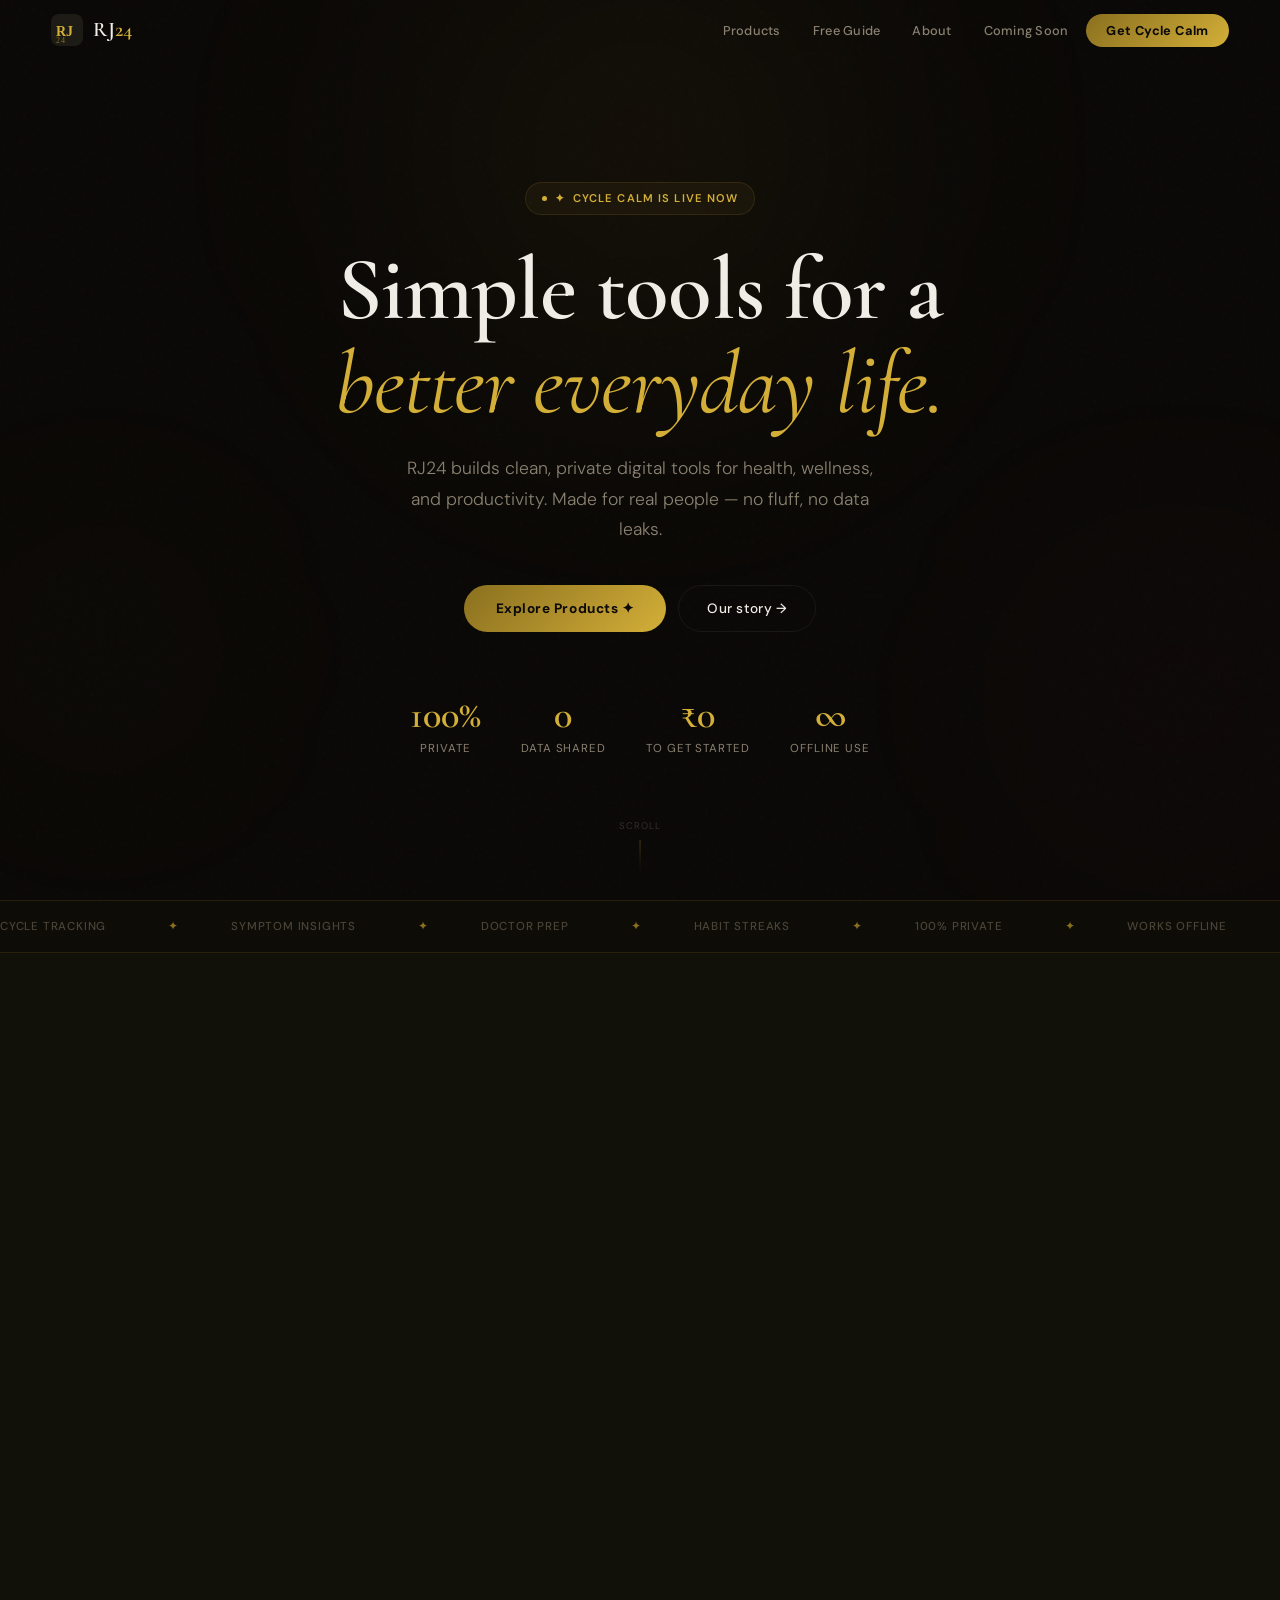
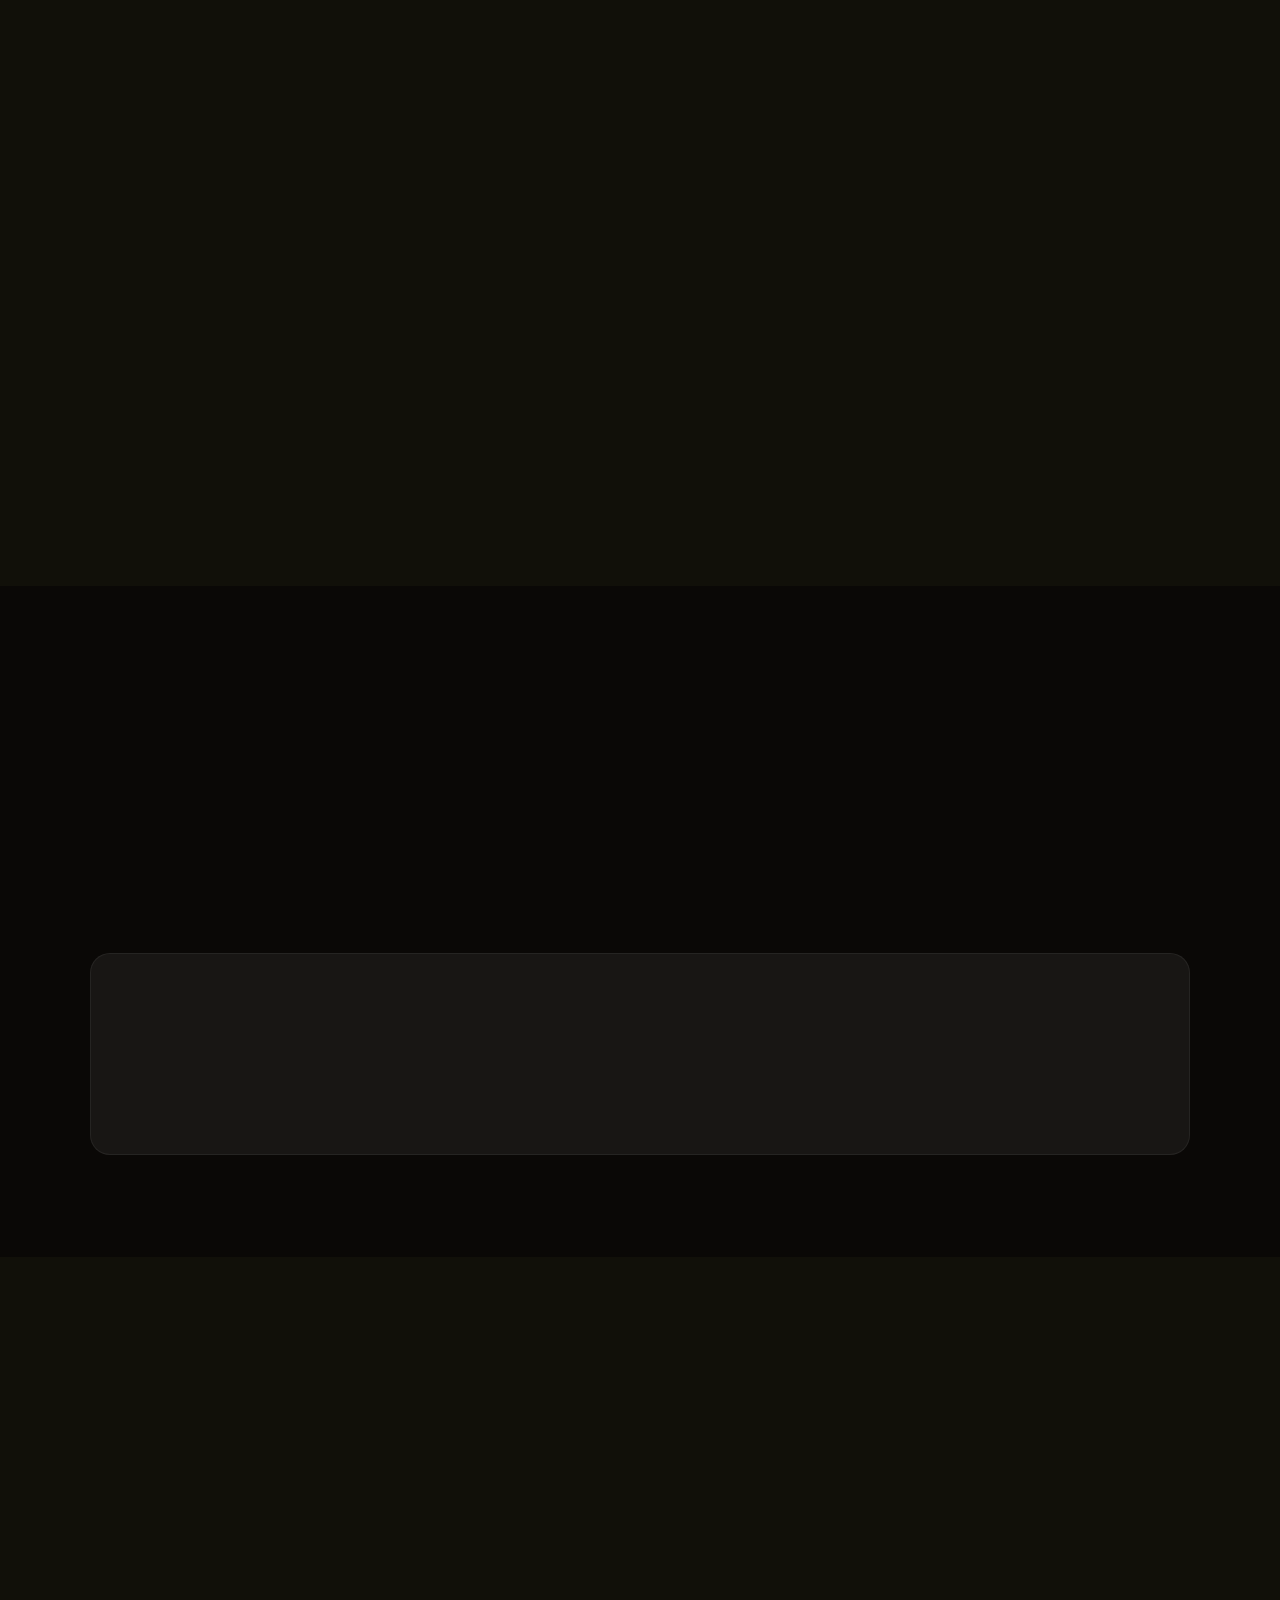
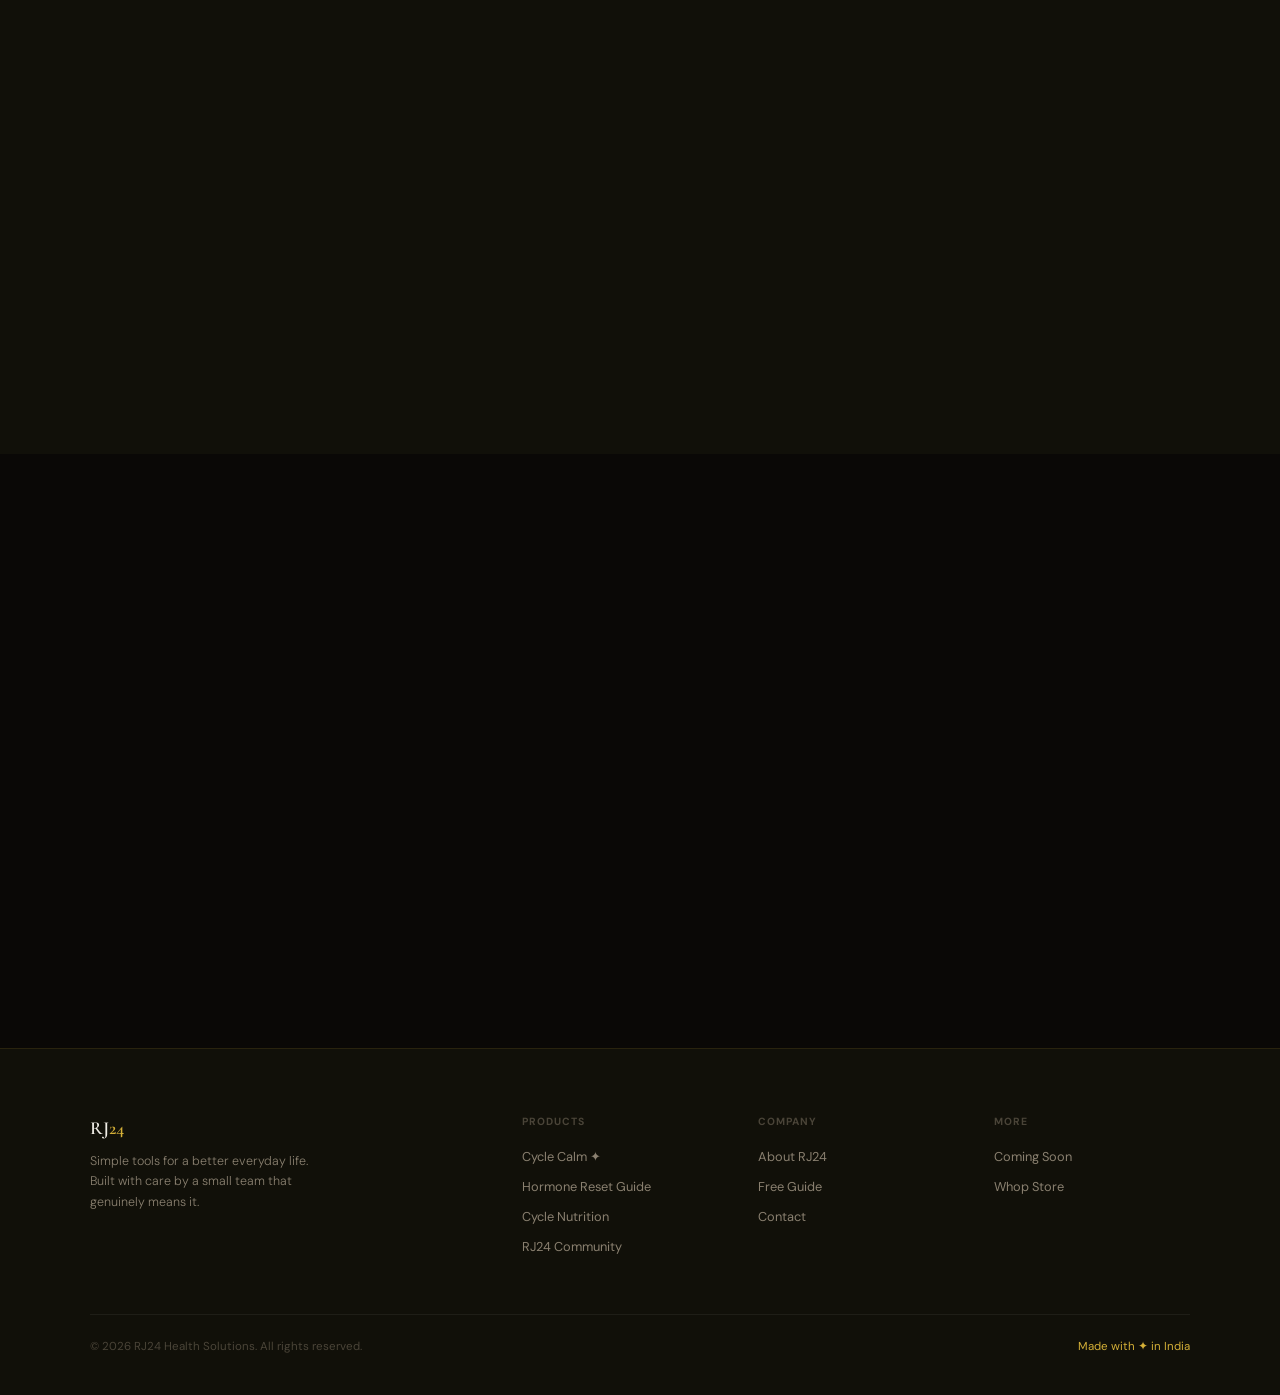
==== index.html @ eda090da "Add files via upload" ====
<!DOCTYPE html>
<html lang="en" data-theme="dark">
<head>
<meta charset="UTF-8">
<meta name="viewport" content="width=device-width, initial-scale=1.0">
<title>RJ24 — Simple tools for a better everyday life</title>
<meta name="description" content="RJ24 builds simple, premium digital tools for health, wellness, and everyday life. Made for real people.">
<link rel="preconnect" href="https://fonts.googleapis.com">
<link rel="preconnect" href="https://fonts.gstatic.com" crossorigin>
<link href="https://fonts.googleapis.com/css2?family=Cormorant+Garamond:ital,wght@0,400;0,500;0,600;0,700;1,400;1,600&family=DM+Sans:ital,opsz,wght@0,9..40,300;0,9..40,400;0,9..40,500;0,9..40,600;1,9..40,300&display=swap" rel="stylesheet">
<style>
*,*::before,*::after{box-sizing:border-box;margin:0;padding:0}
:root{
  /* Near-black + gold premium palette */
  --bg:#0A0806;
  --surface:#111009;
  --surface2:#161410;
  --card:#1C1A14;
  --line:rgba(212,175,55,.12);
  --line2:rgba(255,255,255,.06);
  --gold:#D4AF37;
  --gold2:#F0CC60;
  --gold-dim:#8A6F1E;
  --rose:#C84C8A;
  --plum:#4E2955;
  --text:#F0EDE6;
  --muted:#8A8070;
  --faint:#4A4438;
  --white:#fff;
  --fd:'Cormorant Garamond',Georgia,serif;
  --fb:'DM Sans',sans-serif;
  --r:14px;
  --tr:420ms cubic-bezier(.4,0,.2,1);
  --content:1100px;
}
html{scroll-behavior:smooth;font-size:16px}
body{font-family:var(--fb);background:var(--bg);color:var(--text);-webkit-font-smoothing:antialiased;overflow-x:hidden;line-height:1.65}
a{text-decoration:none;color:inherit}
img{display:block;max-width:100%;height:auto}
button{cursor:pointer;font-family:var(--fb)}

/* ── GRAIN ── */
body::after{content:'';position:fixed;inset:0;background-image:url("data:image/svg+xml,%3Csvg viewBox='0 0 256 256' xmlns='http://www.w3.org/2000/svg'%3E%3Cfilter id='n'%3E%3CfeTurbulence type='fractalNoise' baseFrequency='0.85' numOctaves='4' stitchTiles='stitch'/%3E%3C/filter%3E%3Crect width='100%25' height='100%25' filter='url(%23n)' opacity='0.04'/%3E%3C/svg%3E");pointer-events:none;z-index:999;opacity:.5}

/* ── NAV ── */
#nav{position:fixed;top:0;left:0;right:0;z-index:100;height:60px;padding:0 clamp(20px,4vw,60px);display:flex;align-items:center;justify-content:space-between;transition:background var(--tr),box-shadow var(--tr)}
#nav.scrolled{background:rgba(10,8,6,.88);backdrop-filter:blur(20px);-webkit-backdrop-filter:blur(20px);box-shadow:0 1px 0 var(--line)}
.nav-logo{display:flex;align-items:center;gap:10px}
.nav-logo svg{width:32px;height:32px}
.nav-brand{font-family:var(--fd);font-size:1.3rem;font-weight:600;color:var(--text);letter-spacing:.02em}
.nav-brand span{color:var(--gold)}
.nav-links{display:flex;align-items:center;gap:4px}
.nav-link{font-size:.8rem;font-weight:500;color:var(--muted);padding:7px 14px;border-radius:20px;background:none;border:none;transition:all var(--tr);letter-spacing:.02em}
.nav-link:hover{color:var(--text);background:rgba(212,175,55,.08)}
.nav-cta{background:linear-gradient(135deg,var(--gold-dim),var(--gold));color:#0A0806!important;font-weight:700;padding:8px 20px;border-radius:20px;border:none;font-size:.8rem;letter-spacing:.03em;transition:all var(--tr)}
.nav-cta:hover{transform:translateY(-1px);box-shadow:0 4px 20px rgba(212,175,55,.3)}
.nav-mob{display:none;background:none;border:none;color:var(--text);font-size:1.4rem;padding:4px}
.mob-menu{display:none;position:fixed;inset:0;top:60px;background:rgba(10,8,6,.97);backdrop-filter:blur(20px);z-index:99;flex-direction:column;align-items:center;justify-content:center;gap:24px}
.mob-menu.open{display:flex}
.mob-menu .nav-link{font-size:1.2rem;color:var(--text)}

/* ── HERO ── */
#hero{min-height:100vh;display:flex;flex-direction:column;align-items:center;justify-content:center;text-align:center;padding:120px clamp(20px,5vw,60px) 80px;position:relative;overflow:hidden}
.hero-glow{position:absolute;border-radius:50%;pointer-events:none;filter:blur(120px)}
.glow1{width:700px;height:700px;background:radial-gradient(circle,rgba(212,175,55,.07) 0%,transparent 70%);top:-200px;left:50%;transform:translateX(-50%)}
.glow2{width:400px;height:400px;background:radial-gradient(circle,rgba(200,76,138,.06) 0%,transparent 70%);bottom:0;right:-100px}
.glow3{width:300px;height:300px;background:radial-gradient(circle,rgba(212,175,55,.05) 0%,transparent 70%);bottom:100px;left:-50px}
.hero-eyebrow{display:inline-flex;align-items:center;gap:8px;border:1px solid var(--line);background:rgba(212,175,55,.05);color:var(--gold);font-size:.7rem;font-weight:600;padding:6px 16px;border-radius:20px;margin-bottom:28px;letter-spacing:.1em;text-transform:uppercase;position:relative;z-index:1}
.hero-eyebrow::before{content:'';width:5px;height:5px;background:var(--gold);border-radius:50%;animation:pulse 2.2s ease-in-out infinite}
@keyframes pulse{0%,100%{opacity:1;transform:scale(1)}50%{opacity:.4;transform:scale(1.5)}}
.hero-title{font-family:var(--fd);font-size:clamp(3rem,7vw,7rem);color:var(--text);line-height:1.05;letter-spacing:-.01em;margin-bottom:22px;position:relative;z-index:1;font-weight:600;max-width:900px}
.hero-title em{font-style:italic;color:var(--gold);font-weight:400}
.hero-sub{font-size:clamp(.95rem,1.5vw,1.1rem);color:var(--muted);line-height:1.75;max-width:480px;margin:0 auto 40px;position:relative;z-index:1;font-weight:300}
.hero-actions{display:flex;gap:12px;justify-content:center;flex-wrap:wrap;position:relative;z-index:1;margin-bottom:64px}
.btn-gold{background:linear-gradient(135deg,#8A6F1E,var(--gold));color:#0A0806;padding:14px 32px;border-radius:28px;font-size:.85rem;font-weight:700;border:none;transition:all var(--tr);letter-spacing:.04em;display:inline-flex;align-items:center;gap:8px}
.btn-gold:hover{transform:translateY(-2px);box-shadow:0 8px 28px rgba(212,175,55,.3)}
.btn-ghost{background:transparent;color:var(--text);padding:14px 28px;border-radius:28px;font-size:.85rem;font-weight:500;border:1px solid var(--line2);transition:all var(--tr);letter-spacing:.02em}
.btn-ghost:hover{border-color:var(--line);background:rgba(255,255,255,.04);transform:translateY(-2px)}
.hero-stats{display:flex;gap:40px;justify-content:center;position:relative;z-index:1;flex-wrap:wrap}
.stat{text-align:center}
.stat-num{font-family:var(--fd);font-size:clamp(1.8rem,3vw,2.6rem);color:var(--gold);font-weight:600;line-height:1;margin-bottom:4px}
.stat-lbl{font-size:.72rem;color:var(--muted);letter-spacing:.08em;text-transform:uppercase}
.hero-scroll{position:absolute;bottom:28px;left:50%;transform:translateX(-50%);display:flex;flex-direction:column;align-items:center;gap:6px;opacity:.3;animation:bob 2.5s ease-in-out infinite;z-index:1}
.hero-scroll span{font-size:.6rem;letter-spacing:.12em;text-transform:uppercase;color:var(--muted)}
.scroll-line{width:1px;height:32px;background:linear-gradient(to bottom,var(--gold),transparent)}
@keyframes bob{0%,100%{transform:translateX(-50%) translateY(0)}50%{transform:translateX(-50%) translateY(6px)}}

/* ── MARQUEE ── */
.marquee-wrap{overflow:hidden;padding:16px 0;border-top:1px solid var(--line);border-bottom:1px solid var(--line);background:rgba(212,175,55,.02)}
.marquee-track{display:flex;gap:52px;animation:marquee 26s linear infinite;white-space:nowrap}
.marquee-track:hover{animation-play-state:paused}
.marquee-item{font-size:.72rem;font-weight:500;color:var(--faint);letter-spacing:.07em;text-transform:uppercase;flex-shrink:0;display:flex;align-items:center;gap:10px}
.marquee-item::after{content:'✦';color:var(--gold-dim);margin-left:52px}
@keyframes marquee{from{transform:translateX(0)}to{transform:translateX(-50%)}}

/* ── SECTIONS ── */
section{padding:clamp(60px,8vw,120px) clamp(20px,5vw,60px);position:relative}
.container{max-width:var(--content);margin:0 auto}
.section-eyebrow{display:inline-block;font-size:.68rem;font-weight:700;letter-spacing:.12em;text-transform:uppercase;color:var(--gold);margin-bottom:14px;opacity:.9}
.section-title{font-family:var(--fd);font-size:clamp(2rem,4vw,3.6rem);color:var(--text);line-height:1.12;letter-spacing:-.01em;margin-bottom:16px;font-weight:600}
.section-sub{font-size:.95rem;color:var(--muted);line-height:1.75;max-width:480px;font-weight:300}

/* ── FEATURED PRODUCT ── */
#featured{background:var(--surface)}
.featured-grid{display:grid;grid-template-columns:1fr 1fr;gap:80px;align-items:center;margin-top:64px}
.featured-tag{display:inline-flex;align-items:center;gap:6px;background:rgba(212,175,55,.1);border:1px solid rgba(212,175,55,.25);color:var(--gold);font-size:.68rem;font-weight:700;padding:4px 12px;border-radius:10px;letter-spacing:.08em;text-transform:uppercase;margin-bottom:20px}
.feature-list{margin-top:28px;display:flex;flex-direction:column;gap:16px}
.feature-row{display:flex;gap:14px;align-items:flex-start}
.feature-icon{width:32px;height:32px;border-radius:10px;background:rgba(212,175,55,.08);border:1px solid var(--line);display:flex;align-items:center;justify-content:center;font-size:.9rem;flex-shrink:0;margin-top:1px}
.feature-body strong{display:block;font-size:.88rem;color:var(--text);margin-bottom:2px;font-weight:600;letter-spacing:.01em}
.feature-body span{font-size:.78rem;color:var(--muted);line-height:1.55}
.featured-cta{margin-top:36px;display:flex;gap:10px;flex-wrap:wrap}

/* APP MOCKUP */
.mockup{background:linear-gradient(145deg,#1C1A14,#0A0806);border-radius:24px;padding:22px;border:1px solid var(--line);box-shadow:0 40px 80px rgba(0,0,0,.6),0 0 0 1px rgba(212,175,55,.04);max-width:340px;width:100%;margin:0 auto}
.mockup-header{display:flex;align-items:center;gap:8px;padding-bottom:16px;border-bottom:1px solid var(--line2);margin-bottom:16px}
.m-dots{display:flex;gap:5px}
.m-dot{width:8px;height:8px;border-radius:50%}
.mockup-title{font-family:var(--fd);font-size:.85rem;color:var(--muted);margin-left:6px;font-style:italic}
.m-row{background:rgba(255,255,255,.03);border:1px solid var(--line2);border-radius:10px;padding:11px 13px;margin-bottom:8px;display:flex;align-items:center;justify-content:space-between}
.m-row-lbl{font-size:.7rem;color:var(--muted)}
.m-row-val{font-size:.8rem;color:var(--text);font-weight:600}
.m-chart{background:rgba(255,255,255,.03);border:1px solid var(--line2);border-radius:10px;padding:14px;margin-top:4px}
.m-chart-lbl{font-size:.65rem;color:var(--faint);letter-spacing:.07em;text-transform:uppercase;margin-bottom:12px}
.m-bar{display:flex;align-items:center;gap:10px;margin-bottom:8px}
.m-bar-name{font-size:.65rem;color:var(--muted);width:52px;flex-shrink:0}
.m-bar-track{flex:1;height:4px;background:rgba(255,255,255,.06);border-radius:2px;overflow:hidden}
.m-bar-fill{height:100%;border-radius:2px;transition:width .8s ease}

/* ── PRODUCTS GRID ── */
#products{background:var(--bg)}
.products-grid{display:grid;grid-template-columns:repeat(auto-fill,minmax(300px,1fr));gap:1px;background:var(--line2);border:1px solid var(--line2);border-radius:20px;overflow:hidden;margin-top:56px}
.product-card{background:var(--card);padding:32px 28px;transition:background var(--tr);position:relative;overflow:hidden}
.product-card::before{content:'';position:absolute;top:0;left:0;right:0;height:1px;background:linear-gradient(90deg,transparent,var(--gold),transparent);opacity:0;transition:opacity var(--tr)}
.product-card:hover{background:rgba(28,26,20,1)}
.product-card:hover::before{opacity:.5}
.product-card-live{background:linear-gradient(145deg,#1C1A14,#211D12)}
.product-card-live::after{content:'';position:absolute;inset:0;background:radial-gradient(circle at top right,rgba(212,175,55,.05),transparent 60%);pointer-events:none}
.p-tag{display:inline-flex;align-items:center;gap:5px;font-size:.63rem;font-weight:700;letter-spacing:.09em;text-transform:uppercase;padding:3px 10px;border-radius:8px;margin-bottom:14px}
.p-tag-live{background:rgba(212,175,55,.1);border:1px solid rgba(212,175,55,.2);color:var(--gold)}
.p-tag-soon{background:rgba(255,255,255,.04);border:1px solid var(--line2);color:var(--faint)}
.p-icon{font-size:2rem;margin-bottom:14px;display:block}
.p-name{font-family:var(--fd);font-size:1.25rem;color:var(--text);margin-bottom:8px;font-weight:600;letter-spacing:.01em}
.p-desc{font-size:.8rem;color:var(--muted);line-height:1.65;margin-bottom:18px}
.p-features{display:flex;flex-wrap:wrap;gap:5px;margin-bottom:22px}
.p-feat{font-size:.65rem;background:rgba(255,255,255,.04);color:var(--muted);padding:3px 9px;border-radius:8px;letter-spacing:.03em}
.p-link{display:inline-flex;align-items:center;gap:5px;font-size:.78rem;font-weight:600;color:var(--gold);letter-spacing:.02em;transition:gap var(--tr)}
.p-link:hover{gap:9px}
.p-link-dim{color:var(--faint);cursor:default}

/* ── LEAD MAGNET ── */
#lead{background:var(--surface)}
.lead-inner{background:linear-gradient(135deg,#1C1A14,#211D12);border:1px solid var(--line);border-radius:24px;padding:clamp(32px,5vw,60px);display:grid;grid-template-columns:1fr 1fr;gap:60px;align-items:center;position:relative;overflow:hidden}
.lead-inner::before{content:'';position:absolute;top:-60px;right:-60px;width:300px;height:300px;background:radial-gradient(circle,rgba(212,175,55,.07),transparent 70%);pointer-events:none}
.lead-badge{display:inline-flex;align-items:center;gap:6px;background:rgba(212,175,55,.1);border:1px solid rgba(212,175,55,.2);color:var(--gold);font-size:.68rem;font-weight:700;padding:4px 12px;border-radius:10px;letter-spacing:.08em;text-transform:uppercase;margin-bottom:16px}
.lead-form{display:flex;flex-direction:column;gap:10px}
.lead-input{background:rgba(255,255,255,.04);border:1px solid var(--line2);border-radius:10px;padding:12px 16px;font-size:.85rem;color:var(--text);font-family:var(--fb);outline:none;transition:border-color var(--tr)}
.lead-input:focus{border-color:rgba(212,175,55,.4)}
.lead-input::placeholder{color:var(--faint)}
.lead-note{font-size:.68rem;color:var(--faint);margin-top:4px;line-height:1.5}

/* ── WHY RJ24 ── */
#why{background:var(--bg)}
.why-grid{display:grid;grid-template-columns:repeat(auto-fill,minmax(240px,1fr));gap:1px;background:var(--line2);border:1px solid var(--line2);border-radius:20px;overflow:hidden;margin-top:48px}
.why-card{background:var(--card);padding:28px 24px;transition:background var(--tr)}
.why-card:hover{background:rgba(28,26,20,1)}
.why-icon{font-size:1.4rem;margin-bottom:12px;opacity:.9}
.why-name{font-family:var(--fd);font-size:1.05rem;color:var(--text);margin-bottom:6px;font-weight:600;letter-spacing:.01em}
.why-desc{font-size:.78rem;color:var(--muted);line-height:1.65}

/* ── COMING SOON ── */
#coming{background:var(--surface)}
.coming-grid{display:grid;grid-template-columns:repeat(auto-fill,minmax(200px,1fr));gap:12px;margin-top:40px}
.coming-card{background:rgba(255,255,255,.02);border:1px dashed rgba(255,255,255,.07);border-radius:16px;padding:22px 18px;transition:all var(--tr)}
.coming-card:hover{background:rgba(255,255,255,.04);border-color:rgba(212,175,55,.2)}
.coming-icon{font-size:1.5rem;margin-bottom:10px;opacity:.6}
.coming-name{font-size:.88rem;font-weight:600;color:var(--muted);margin-bottom:4px;letter-spacing:.01em}
.coming-desc{font-size:.73rem;color:var(--faint);line-height:1.55}

/* ── CTA ── */
#cta{background:var(--bg);padding:clamp(60px,8vw,120px) clamp(20px,5vw,60px)}
.cta-inner{background:linear-gradient(135deg,#1C1A14,#211D12);border:1px solid var(--line);border-radius:28px;padding:clamp(40px,6vw,80px);text-align:center;position:relative;overflow:hidden;max-width:800px;margin:0 auto}
.cta-inner::before{content:'';position:absolute;top:-80px;left:50%;transform:translateX(-50%);width:400px;height:400px;background:radial-gradient(circle,rgba(212,175,55,.08),transparent 70%);pointer-events:none}
.cta-inner h2{font-family:var(--fd);font-size:clamp(2rem,4vw,3.2rem);color:var(--text);margin-bottom:12px;font-weight:600;line-height:1.15;position:relative;z-index:1}
.cta-inner h2 em{font-style:italic;color:var(--gold);font-weight:400}
.cta-inner p{font-size:.92rem;color:var(--muted);margin-bottom:32px;font-weight:300;position:relative;z-index:1}
.cta-btns{display:flex;gap:12px;justify-content:center;flex-wrap:wrap;position:relative;z-index:1}

/* ── FOOTER ── */
footer{background:var(--surface);border-top:1px solid var(--line);padding:clamp(40px,5vw,72px) clamp(20px,5vw,60px) clamp(24px,3vw,40px)}
.footer-inner{max-width:var(--content);margin:0 auto}
.footer-top{display:grid;grid-template-columns:2fr 1fr 1fr 1fr;gap:40px;margin-bottom:48px}
.footer-logo-text{font-family:var(--fd);font-size:1.15rem;color:var(--text);margin-bottom:8px;font-weight:600}
.footer-logo-text span{color:var(--gold)}
.footer-tagline{font-size:.78rem;color:var(--muted);line-height:1.65;max-width:220px;font-weight:300}
.footer-col h4{font-size:.65rem;font-weight:700;letter-spacing:.1em;text-transform:uppercase;color:var(--faint);margin-bottom:16px}
.footer-col a{display:block;font-size:.8rem;color:var(--muted);margin-bottom:9px;transition:color var(--tr)}
.footer-col a:hover{color:var(--gold)}
.footer-bottom{border-top:1px solid var(--line2);padding-top:22px;display:flex;justify-content:space-between;align-items:center;flex-wrap:wrap;gap:10px}
.footer-bottom p{font-size:.72rem;color:var(--faint)}
.footer-bottom span{color:var(--gold);font-size:.72rem}

/* ── SCROLL REVEAL ── */
.reveal{opacity:0;transform:translateY(24px);transition:opacity .75s ease,transform .75s ease}
.reveal.visible{opacity:1;transform:translateY(0)}
.reveal-d1{transition-delay:.08s}
.reveal-d2{transition-delay:.16s}
.reveal-d3{transition-delay:.24s}
.reveal-d4{transition-delay:.32s}

/* ── RESPONSIVE ── */
@media(max-width:960px){
  .featured-grid{grid-template-columns:1fr;gap:40px}
  .mockup{display:none}
  .footer-top{grid-template-columns:1fr 1fr;gap:32px}
  .lead-inner{grid-template-columns:1fr;gap:32px}
}
@media(max-width:768px){
  .nav-links{display:none}
  .nav-mob{display:block}
  .footer-top{grid-template-columns:1fr;gap:28px}
  .hero-stats{gap:24px}
}
@media(max-width:480px){
  .products-grid{grid-template-columns:1fr}
  .why-grid{grid-template-columns:1fr}
  .coming-grid{grid-template-columns:1fr 1fr}
}
</style>
</head>
<body>

<!-- NAV -->
<nav id="nav">
  <div class="nav-logo">
    <svg viewBox="0 0 32 32" fill="none" aria-label="RJ24 logo">
      <rect width="32" height="32" rx="8" fill="#1C1A14"/>
      <text x="5" y="22" font-family="Georgia,serif" font-size="14" font-weight="700" fill="#D4AF37">RJ</text>
      <text x="5" y="29" font-family="Georgia,serif" font-size="8" font-weight="400" fill="#8A6F1E" letter-spacing="1">24</text>
    </svg>
    <span class="nav-brand">RJ<span>24</span></span>
  </div>
  <div class="nav-links">
    <button class="nav-link" onclick="scrollTo('products')">Products</button>
    <button class="nav-link" onclick="scrollTo('lead')">Free Guide</button>
    <button class="nav-link" onclick="scrollTo('why')">About</button>
    <button class="nav-link" onclick="scrollTo('coming')">Coming Soon</button>
    <button class="nav-cta" onclick="openCurrencyModal()">Get Cycle Calm</button>
  </div>
  <button class="nav-mob" onclick="toggleMenu()" aria-label="Menu">☰</button>
</nav>

<!-- MOBILE MENU -->
<div class="mob-menu" id="mob-menu">
  <button class="nav-link" onclick="scrollTo('products');toggleMenu()">Products</button>
  <button class="nav-link" onclick="scrollTo('lead');toggleMenu()">Free Guide</button>
  <button class="nav-link" onclick="scrollTo('why');toggleMenu()">About</button>
  <button class="nav-link" onclick="scrollTo('coming');toggleMenu()">Coming Soon</button>
  <button class="btn-gold" onclick="openCurrencyModal()">Get Cycle Calm ✦</button>
</div>

<!-- HERO -->
<section id="hero">
  <div class="hero-glow glow1"></div>
  <div class="hero-glow glow2"></div>
  <div class="hero-glow glow3"></div>
  <div class="hero-eyebrow reveal"><span>✦</span> Cycle Calm is live now</div>
  <h1 class="hero-title reveal reveal-d1">Simple tools for a<br><em>better everyday life.</em></h1>
  <p class="hero-sub reveal reveal-d2">RJ24 builds clean, private digital tools for health, wellness, and productivity. Made for real people — no fluff, no data leaks.</p>
  <div class="hero-actions reveal reveal-d3">
    <button class="btn-gold" onclick="scrollTo('products')">Explore Products ✦</button>
    <button class="btn-ghost" onclick="scrollTo('why')">Our story →</button>
  </div>
  <div class="hero-stats reveal reveal-d4">
    <div class="stat"><div class="stat-num">100%</div><div class="stat-lbl">Private</div></div>
    <div class="stat"><div class="stat-num">0</div><div class="stat-lbl">Data shared</div></div>
    <div class="stat"><div class="stat-num">₹0</div><div class="stat-lbl">To get started</div></div>
    <div class="stat"><div class="stat-num">∞</div><div class="stat-lbl">Offline use</div></div>
  </div>
  <div class="hero-scroll"><span>scroll</span><div class="scroll-line"></div></div>
</section>

<!-- MARQUEE -->
<div class="marquee-wrap">
  <div class="marquee-track">
    <span class="marquee-item">Cycle Tracking</span>
    <span class="marquee-item">Symptom Insights</span>
    <span class="marquee-item">Doctor Prep</span>
    <span class="marquee-item">Habit Streaks</span>
    <span class="marquee-item">100% Private</span>
    <span class="marquee-item">Works Offline</span>
    <span class="marquee-item">Dark Mode</span>
    <span class="marquee-item">UPI + Wise</span>
    <span class="marquee-item">Made in India</span>
    <span class="marquee-item">Zero Data Shared</span>
    <!-- duplicate -->
    <span class="marquee-item">Cycle Tracking</span>
    <span class="marquee-item">Symptom Insights</span>
    <span class="marquee-item">Doctor Prep</span>
    <span class="marquee-item">Habit Streaks</span>
    <span class="marquee-item">100% Private</span>
    <span class="marquee-item">Works Offline</span>
    <span class="marquee-item">Dark Mode</span>
    <span class="marquee-item">UPI + Wise</span>
    <span class="marquee-item">Made in India</span>
    <span class="marquee-item">Zero Data Shared</span>
  </div>
</div>

<!-- FEATURED PRODUCT -->
<section id="featured">
  <div class="container">
    <div class="reveal">
      <span class="section-eyebrow">Featured Product</span>
      <h2 class="section-title">Meet Cycle Calm.</h2>
      <p class="section-sub">The only cycle tracker that never asks for your data. Track, understand, and prepare — entirely on your device.</p>
    </div>
    <div class="featured-grid">
      <div class="reveal reveal-d1">
        <div class="featured-tag">✅ Live Now</div>
        <div class="feature-list">
          <div class="feature-row">
            <div class="feature-icon">📊</div>
            <div class="feature-body"><strong>Daily Tracker</strong><span>Pain, flow, mood, energy, sleep — logged in under 2 minutes</span></div>
          </div>
          <div class="feature-row">
            <div class="feature-icon">📈</div>
            <div class="feature-body"><strong>Symptom Insights</strong><span>Visual patterns across your full history — spot what triggers what</span></div>
          </div>
          <div class="feature-row">
            <div class="feature-icon">🩺</div>
            <div class="feature-body"><strong>Doctor Prep</strong><span>Auto-filled print report from your real data — bring it to any appointment</span></div>
          </div>
          <div class="feature-row">
            <div class="feature-icon">🌿</div>
            <div class="feature-body"><strong>Habit Streaks</strong><span>Build daily wellness habits with streak tracking and reminders</span></div>
          </div>
          <div class="feature-row">
            <div class="feature-icon">🔒</div>
            <div class="feature-body"><strong>100% Private</strong><span>No login. No account. No cloud. Data lives only on your device, forever</span></div>
          </div>
        </div>
        <div class="featured-cta">
          <button class="btn-gold" onclick="openCurrencyModal()" id="get-btn">Get it now ✦ <span id="discount-badge" style="display:none;background:rgba(255,255,255,.15);padding:2px 8px;border-radius:8px;font-size:.7rem;margin-left:4px;animation:flash .8s ease-in-out infinite">🔥 20% OFF</span></button>
          <button class="btn-ghost" onclick="openCurrencyModal()">Choose currency →</button>
        </div>
        <p id="launch-offer" style="font-size:.72rem;color:var(--gold);margin-top:10px;opacity:.85">⏳ Launch price — limited time only</p>
      </div>
      <div class="reveal reveal-d2">
        <div class="mockup">
          <div class="mockup-header">
            <div class="m-dots">
              <div class="m-dot" style="background:#FF5F57"></div>
              <div class="m-dot" style="background:#FFBD2E"></div>
              <div class="m-dot" style="background:#28CA42"></div>
            </div>
            <span class="mockup-title">🌸 Cycle Calm</span>
          </div>
          <div class="m-row"><span class="m-row-lbl">Next Period</span><span class="m-row-val" style="color:#D4AF37">in 7 days 🔮</span></div>
          <div class="m-row"><span class="m-row-lbl">Today — Day 21</span><span class="m-row-val">Luteal Phase 🌿</span></div>
          <div class="m-row"><span class="m-row-lbl">Pain Score</span><span class="m-row-val">3 / 10 ✅</span></div>
          <div class="m-chart">
            <div class="m-chart-lbl">Symptom Frequency</div>
            <div class="m-bar"><span class="m-bar-name">Cramps</span><div class="m-bar-track"><div class="m-bar-fill" style="width:72%;background:linear-gradient(to right,#8A6F1E,#D4AF37)"></div></div></div>
            <div class="m-bar"><span class="m-bar-name">Bloating</span><div class="m-bar-track"><div class="m-bar-fill" style="width:55%;background:linear-gradient(to right,#3A5A3A,#6F9B68)"></div></div></div>
            <div class="m-bar"><span class="m-bar-name">Fatigue</span><div class="m-bar-track"><div class="m-bar-fill" style="width:48%;background:linear-gradient(to right,#4E2955,#8B3FA8)"></div></div></div>
            <div class="m-bar"><span class="m-bar-name">Headache</span><div class="m-bar-track"><div class="m-bar-fill" style="width:30%;background:linear-gradient(to right,#3A2A1E,#8B6040)"></div></div></div>
          </div>
        </div>
      </div>
    </div>
  </div>
</section>

<!-- PRODUCTS -->
<section id="products">
  <div class="container">
    <div class="reveal">
      <span class="section-eyebrow">Our Products</span>
      <h2 class="section-title">One tool.<br>Real impact.</h2>
      <p class="section-sub">We build what actually solves a problem — nothing filler, nothing rushed.</p>
    </div>
    <div class="products-grid reveal reveal-d1">
      <div class="product-card product-card-live">
        <span class="p-icon">🌸</span>
        <div class="p-tag p-tag-live">✦ Live Now</div>
        <div class="p-name">Cycle Calm</div>
        <div class="p-desc">Private, offline-first menstrual cycle tracker. Track pain, mood, flow, symptoms. Get insights and prepare for doctor visits — no account needed.</div>
        <div class="p-features">
          <span class="p-feat">Daily Tracker</span>
          <span class="p-feat">Insights</span>
          <span class="p-feat">Doctor Prep</span>
          <span class="p-feat">Habits</span>
          <span class="p-feat">Offline</span>
          <span class="p-feat">Dark Mode</span>
        </div>
        <span class="p-link" onclick="openCurrencyModal()" style="cursor:pointer">Get it now ✦ →</span>
      </div>
      <div class="product-card">
        <span class="p-icon">🧘</span>
        <div class="p-tag p-tag-soon">Coming Soon</div>
        <div class="p-name">Hormone Reset Guide</div>
        <div class="p-desc">Evidence-backed daily habits to balance hormones naturally. Phase-synced, printable, and built for real life.</div>
        <div class="p-features"><span class="p-feat">Daily Habits</span><span class="p-feat">Phase-based</span><span class="p-feat">PDF Guide</span></div>
        <span class="p-link p-link-dim">Notify me soon →</span>
      </div>
      <div class="product-card">
        <span class="p-icon">🍽</span>
        <div class="p-tag p-tag-soon">Coming Soon</div>
        <div class="p-name">Cycle Nutrition Planner</div>
        <div class="p-desc">Phase-synced weekly meal plans and grocery lists. Eat in sync with your cycle, simply.</div>
        <div class="p-features"><span class="p-feat">4-Phase Plans</span><span class="p-feat">Grocery List</span><span class="p-feat">Simple Recipes</span></div>
        <span class="p-link p-link-dim">Notify me soon →</span>
      </div>
      <div class="product-card">
        <span class="p-icon">💬</span>
        <div class="p-tag p-tag-soon">Coming Soon</div>
        <div class="p-name">RJ24 Community</div>
        <div class="p-desc">A private space to share, learn, and feel supported. Real conversations about health, wellness, and everyday life.</div>
        <div class="p-features"><span class="p-feat">Private Group</span><span class="p-feat">Expert Q&A</span><span class="p-feat">Challenges</span></div>
        <span class="p-link p-link-dim">Join waitlist →</span>
      </div>
    </div>
  </div>
</section>

<!-- LEAD MAGNET -->
<section id="lead">
  <div class="container">
    <div class="lead-inner reveal">
      <div>
        <div class="lead-badge">✦ Free Download</div>
        <h2 class="section-title" style="font-size:clamp(1.8rem,3vw,2.8rem)">5-Day Cycle Calm<br><em style="color:var(--gold)">Starter Guide</em></h2>
        <p class="section-sub" style="margin-top:12px">5 things to track, understand, and do in your first 5 days. Free. No account. Straight to your inbox.</p>
        <p style="font-size:.75rem;color:var(--faint);margin-top:20px;line-height:1.6">✦ Understanding your cycle basics<br>✦ What to track daily<br>✦ How to read your patterns<br>✦ Preparing for your first doctor visit<br>✦ Setting up Cycle Calm step by step</p>
      </div>
      <div>
        <form class="lead-form" onsubmit="submitLead(event)">
          <input class="lead-input" type="text" placeholder="Your first name" id="lead-name" required>
          <input class="lead-input" type="email" placeholder="Your email address" id="lead-email" required>
          <button class="btn-gold" type="submit" style="justify-content:center;margin-top:4px">Send me the free guide ✦</button>
          <p class="lead-note">✦ No spam, ever. Unsubscribe anytime. We hate spam as much as you do.</p>
        </form>
        <div id="lead-success" style="display:none;text-align:center;padding:24px 0">
          <div style="font-size:2rem;margin-bottom:10px">✦</div>
          <div style="font-family:var(--fd);font-size:1.3rem;color:var(--gold);margin-bottom:8px">On its way!</div>
          <div style="font-size:.82rem;color:var(--muted)">Check your inbox in the next few minutes.</div>
        </div>
      </div>
    </div>
  </div>
</section>

<!-- WHY RJ24 -->
<section id="why">
  <div class="container">
    <div class="reveal" style="display:flex;flex-direction:column;align-items:center;text-align:center;margin-bottom:0">
      <span class="section-eyebrow">Why RJ24</span>
      <h2 class="section-title">Built different.<br>On purpose.</h2>
      <p class="section-sub" style="margin:0 auto">Not a startup. Not funded. Just builders who noticed problems and made the solution they wished existed.</p>
    </div>
    <div class="why-grid">
      <div class="why-card reveal reveal-d1">
        <div class="why-icon">🎯</div>
        <div class="why-name">Problem-first, always</div>
        <div class="why-desc">We only build tools that solve a real, felt pain. No trend-chasing. No filler products.</div>
      </div>
      <div class="why-card reveal reveal-d2">
        <div class="why-icon">🔒</div>
        <div class="why-name">Privacy by design</div>
        <div class="why-desc">Your data is yours. Our tools work offline-first and never send your information anywhere.</div>
      </div>
      <div class="why-card reveal reveal-d3">
        <div class="why-icon">✦</div>
        <div class="why-name">Simple over complex</div>
        <div class="why-desc">Every screen, every word, every feature is questioned. If it doesn't help, it doesn't ship.</div>
      </div>
      <div class="why-card reveal reveal-d4">
        <div class="why-icon">💜</div>
        <div class="why-name">Made with genuine care</div>
        <div class="why-desc">Small team, real users, direct feedback. We use our own tools — and it shows.</div>
      </div>
    </div>
  </div>
</section>

<!-- COMING SOON -->
<section id="coming">
  <div class="container">
    <div class="reveal">
      <span class="section-eyebrow">What's Next</span>
      <h2 class="section-title">More tools.<br>More categories.</h2>
      <p class="section-sub">Health is just the beginning. We're building across wellness, focus, and everyday productivity.</p>
    </div>
    <div class="coming-grid reveal">
      <div class="coming-card"><div class="coming-icon">🧠</div><div class="coming-name">Focus Toolkit</div><div class="coming-desc">Simple systems for deep work and mental clarity</div></div>
      <div class="coming-card"><div class="coming-icon">💰</div><div class="coming-name">Expense Calm</div><div class="coming-desc">Private offline expense tracker — no bank logins</div></div>
      <div class="coming-card"><div class="coming-icon">😴</div><div class="coming-name">Sleep Journal</div><div class="coming-desc">Track sleep quality and patterns over time</div></div>
      <div class="coming-card"><div class="coming-icon">📓</div><div class="coming-name">Daily Planner</div><div class="coming-desc">Minimal daily structure — tasks, reflection, habits</div></div>
      <div class="coming-card"><div class="coming-icon">🌱</div><div class="coming-name">Wellness Audit</div><div class="coming-desc">Quarterly health and lifestyle check-in tool</div></div>
      <div class="coming-card"><div class="coming-icon">📦</div><div class="coming-name">RJ24 Bundle</div><div class="coming-desc">All core tools in one package at one price</div></div>
    </div>
  </div>
</section>

<!-- CTA -->
<section id="cta">
  <div class="cta-inner reveal">
    <h2>Start with Cycle Calm.<br><em>More is coming.</em></h2>
    <p>Private by design. Works offline. Made for real life.</p>
    <div class="cta-btns">
      <button class="btn-gold" onclick="openCurrencyModal()">Get Cycle Calm ✦</button>
      <button class="btn-ghost" onclick="scrollTo('products')">See all products</button>
    </div>
  </div>
</section>

<!-- FOOTER -->
<footer>
  <div class="footer-inner">
    <div class="footer-top">
      <div>
        <div class="footer-logo-text">RJ<span>24</span></div>
        <p class="footer-tagline">Simple tools for a better everyday life. Built with care by a small team that genuinely means it.</p>
      </div>
      <div class="footer-col">
        <h4>Products</h4>
        <a href="#products" onclick="scrollTo('products');return false;">Cycle Calm ✦</a>
        <a href="#coming" onclick="scrollTo('coming');return false;">Hormone Reset Guide</a>
        <a href="#coming" onclick="scrollTo('coming');return false;">Cycle Nutrition</a>
        <a href="#coming" onclick="scrollTo('coming');return false;">RJ24 Community</a>
      </div>
      <div class="footer-col">
        <h4>Company</h4>
        <a href="#why" onclick="scrollTo('why');return false;">About RJ24</a>
        <a href="#lead" onclick="scrollTo('lead');return false;">Free Guide</a>
        <a href="mailto:support@rj24.in">Contact</a>
      </div>
      <div class="footer-col">
        <h4>More</h4>
        <a href="#coming" onclick="scrollTo('coming');return false;">Coming Soon</a>
        <a href="https://whop.com/rj24-health-solutions" target="_blank" rel="noopener">Whop Store</a>
      </div>
    </div>
    <div class="footer-bottom">
      <p>© 2026 RJ24 Health Solutions. All rights reserved.</p>
      <span>Made with ✦ in India</span>
    </div>
  </div>
</footer>

<script>
// NAV scroll
window.addEventListener('scroll',function(){
  document.getElementById('nav').classList.toggle('scrolled',scrollY>40);
});

// Smooth scroll
function scrollTo(id){
  var el=document.getElementById(id);
  if(el) el.scrollIntoView({behavior:'smooth',block:'start'});
}

// Mobile menu
function toggleMenu(){
  document.getElementById('mob-menu').classList.toggle('open');
}

// Scroll reveal
var obs=new IntersectionObserver(function(e){
  e.forEach(function(x){if(x.isIntersecting){x.target.classList.add('visible');obs.unobserve(x.target);}});
},{threshold:0.1});
document.querySelectorAll('.reveal').forEach(function(el){obs.observe(el);});

// Currency modal
function openCurrencyModal(){
  document.getElementById('currency-modal').style.display='flex';
  document.body.style.overflow='hidden';
}
function closeCurrencyModal(){
  document.getElementById('currency-modal').style.display='none';
  document.body.style.overflow='';
}
function pay(currency){
  closeCurrencyModal();
  if(currency==='INR'){
    // GPay / UPI deep link with fixed ₹249
    var upiLink='upi://pay?pa=rajt66679-1@oksbi&pn=RJ24+Health&am=249&cu=INR&tn=Cycle+Calm+by+RJ24';
    // Try to open UPI app; fallback QR hint
    window.location.href=upiLink;
  } else if(currency==='USD'){
    window.open('https://wise.com/pay/r/0DKZY7ThXKHuKPY','_blank');
  } else if(currency==='GBP'){
    window.open('https://wise.com/pay/r/lHIXVkbd9HH2dSs','_blank');
  } else if(currency==='EUR'){
    window.open('https://wise.com/pay/r/gQ6YllNq66rbAAg','_blank');
  }
}
// Discount badge show on hover of get-btn
var getBtn=document.getElementById('get-btn');
if(getBtn){
  getBtn.addEventListener('mouseenter',function(){
    document.getElementById('discount-badge').style.display='inline-block';
  });
  getBtn.addEventListener('mouseleave',function(){
    document.getElementById('discount-badge').style.display='none';
  });
}
// INR panel toggle
function toggleINR(){
  var panel=document.getElementById('inr-panel');
  panel.style.display = panel.style.display==='none' ? 'block' : 'none';
}
// Close modal on backdrop click (guard for load order)
var currencyModal=document.getElementById('currency-modal');
if(currencyModal){
  currencyModal.addEventListener('click',function(e){
    if(e.target===this) closeCurrencyModal();
  });
}

// Lead form
function submitLead(e){
  e.preventDefault();
  document.querySelector('.lead-form').style.display='none';
  document.getElementById('lead-success').style.display='block';
  // TODO: connect to Brevo/Tally form endpoint
}
</script>

<!-- CURRENCY MODAL -->
<div id="currency-modal" style="display:none;position:fixed;inset:0;z-index:200;background:rgba(0,0,0,.75);backdrop-filter:blur(12px);-webkit-backdrop-filter:blur(12px);align-items:center;justify-content:center;padding:20px">
  <div style="background:#1C1A14;border:1px solid rgba(212,175,55,.2);border-radius:24px;padding:36px 32px;max-width:440px;width:100%;position:relative;box-shadow:0 40px 80px rgba(0,0,0,.6)">
    <button onclick="closeCurrencyModal()" style="position:absolute;top:16px;right:18px;background:none;border:none;color:#8A8070;font-size:1.3rem;cursor:pointer;line-height:1">✕</button>
    <div style="text-align:center;margin-bottom:28px">
      <div style="font-size:2rem;margin-bottom:8px">🌸</div>
      <h3 style="font-family:var(--fd);font-size:1.6rem;color:var(--text);margin-bottom:6px;font-weight:600">Get Cycle Calm</h3>
      <p style="font-size:.8rem;color:var(--muted)">Choose your currency to pay</p>
      <div style="display:inline-block;background:rgba(212,175,55,.1);border:1px solid rgba(212,175,55,.25);color:var(--gold);font-size:.68rem;font-weight:700;padding:4px 14px;border-radius:10px;margin-top:10px;letter-spacing:.06em">🔥 Launch Price — Limited Time</div>
    </div>
    <div style="display:flex;flex-direction:column;gap:10px">
      <!-- INR — tap to toggle QR -->
      <div id="inr-block" style="background:linear-gradient(135deg,#1a1700,#2a2200);border:1px solid rgba(212,175,55,.3);border-radius:14px;overflow:hidden;transition:border-color .3s" onmouseover="this.style.borderColor='#D4AF37'" onmouseout="this.style.borderColor='rgba(212,175,55,.3)'">
        <button onclick="toggleINR()" style="width:100%;background:none;border:none;padding:16px 20px;display:flex;justify-content:space-between;align-items:center;cursor:pointer;font-family:var(--fb)">
          <div style="display:flex;align-items:center;gap:10px">
            <span style="font-size:1.2rem">🇮🇳</span>
            <div style="text-align:left">
              <div style="font-size:.88rem;font-weight:700;color:#F0EDE6">Indian Rupee</div>
              <div style="font-size:.7rem;color:#8A8070">UPI · GPay · PhonePe · Any bank</div>
            </div>
          </div>
          <div style="text-align:right">
            <div style="font-size:1rem;font-weight:700;color:#D4AF37">₹249</div>
            <div style="font-size:.65rem;color:#8A6F1E;text-decoration:line-through">₹399</div>
          </div>
        </button>
        <!-- QR + pay options panel -->
        <div id="inr-panel" style="display:none;padding:0 20px 20px;border-top:1px solid rgba(212,175,55,.1)">
          <div style="display:grid;grid-template-columns:auto 1fr;gap:16px;align-items:center;margin-top:16px">
            <div style="background:#1C1A14;border-radius:10px;padding:8px;border:1px solid rgba(212,175,55,.2);text-align:center">
              <img src="[data-uri]" style="width:120px;height:120px;display:block;border-radius:6px" alt="UPI QR ₹249">
              <div style="font-size:.6rem;color:#8A6F1E;margin-top:4px;letter-spacing:.05em">SCAN TO PAY</div>
            </div>
            <div>
              <div style="font-size:.75rem;color:#8A8070;line-height:1.65;margin-bottom:10px">📱 <strong style="color:#F0EDE6">On mobile:</strong> tap below to open UPI app directly<br>💻 <strong style="color:#F0EDE6">On desktop:</strong> scan QR with your phone camera</div>
              <button onclick="pay('INR')" style="background:linear-gradient(135deg,#8A6F1E,#D4AF37);color:#0A0806;border:none;border-radius:10px;padding:10px 16px;font-size:.82rem;font-weight:700;cursor:pointer;font-family:var(--fb);width:100%;letter-spacing:.02em">Open UPI App → Pay ₹249</button>
              <div style="font-size:.65rem;color:#4A4438;margin-top:8px">GPay · PhonePe · Paytm · Any UPI app</div>
            </div>
          </div>
        </div>
      </div>
      <button onclick="pay('USD')" style="background:rgba(255,255,255,.03);border:1px solid rgba(255,255,255,.07);border-radius:14px;padding:16px 20px;display:flex;justify-content:space-between;align-items:center;cursor:pointer;transition:all .3s;font-family:var(--fb)" onmouseover="this.style.borderColor='rgba(212,175,55,.3)'" onmouseout="this.style.borderColor='rgba(255,255,255,.07)'">
        <div style="display:flex;align-items:center;gap:10px">
          <span style="font-size:1.2rem">🇺🇸</span>
          <div style="text-align:left">
            <div style="font-size:.88rem;font-weight:700;color:#F0EDE6">US Dollar</div>
            <div style="font-size:.7rem;color:#8A8070">Wise · Card · Bank transfer</div>
          </div>
        </div>
        <div style="text-align:right">
          <div style="font-size:1rem;font-weight:700;color:#F0EDE6">$6.79</div>
          <div style="font-size:.65rem;color:#4A4438;text-decoration:line-through">$9.99</div>
        </div>
      </button>
      <button onclick="pay('GBP')" style="background:rgba(255,255,255,.03);border:1px solid rgba(255,255,255,.07);border-radius:14px;padding:16px 20px;display:flex;justify-content:space-between;align-items:center;cursor:pointer;transition:all .3s;font-family:var(--fb)" onmouseover="this.style.borderColor='rgba(212,175,55,.3)'" onmouseout="this.style.borderColor='rgba(255,255,255,.07)'">
        <div style="display:flex;align-items:center;gap:10px">
          <span style="font-size:1.2rem">🇬🇧</span>
          <div style="text-align:left">
            <div style="font-size:.88rem;font-weight:700;color:#F0EDE6">British Pound</div>
            <div style="font-size:.7rem;color:#8A8070">Wise · Card · Bank transfer</div>
          </div>
        </div>
        <div style="text-align:right">
          <div style="font-size:1rem;font-weight:700;color:#F0EDE6">£5.00</div>
          <div style="font-size:.65rem;color:#4A4438;text-decoration:line-through">£7.99</div>
        </div>
      </button>
      <button onclick="pay('EUR')" style="background:rgba(255,255,255,.03);border:1px solid rgba(255,255,255,.07);border-radius:14px;padding:16px 20px;display:flex;justify-content:space-between;align-items:center;cursor:pointer;transition:all .3s;font-family:var(--fb)" onmouseover="this.style.borderColor='rgba(212,175,55,.3)'" onmouseout="this.style.borderColor='rgba(255,255,255,.07)'">
        <div style="display:flex;align-items:center;gap:10px">
          <span style="font-size:1.2rem">🇪🇺</span>
          <div style="text-align:left">
            <div style="font-size:.88rem;font-weight:700;color:#F0EDE6">Euro</div>
            <div style="font-size:.7rem;color:#8A8070">Wise · Card · Bank transfer</div>
          </div>
        </div>
        <div style="text-align:right">
          <div style="font-size:1rem;font-weight:700;color:#F0EDE6">€5.79</div>
          <div style="font-size:.65rem;color:#4A4438;text-decoration:line-through">€8.99</div>
        </div>
      </button>
    </div>
    <p style="text-align:center;font-size:.68rem;color:#4A4438;margin-top:18px;line-height:1.5">🔒 Secure payment via UPI or Wise · 100% private · Instant delivery</p>
  </div>
</div>

<style>
@keyframes flash{0%,100%{opacity:1}50%{opacity:.4}}
</style>

</body>
</html>
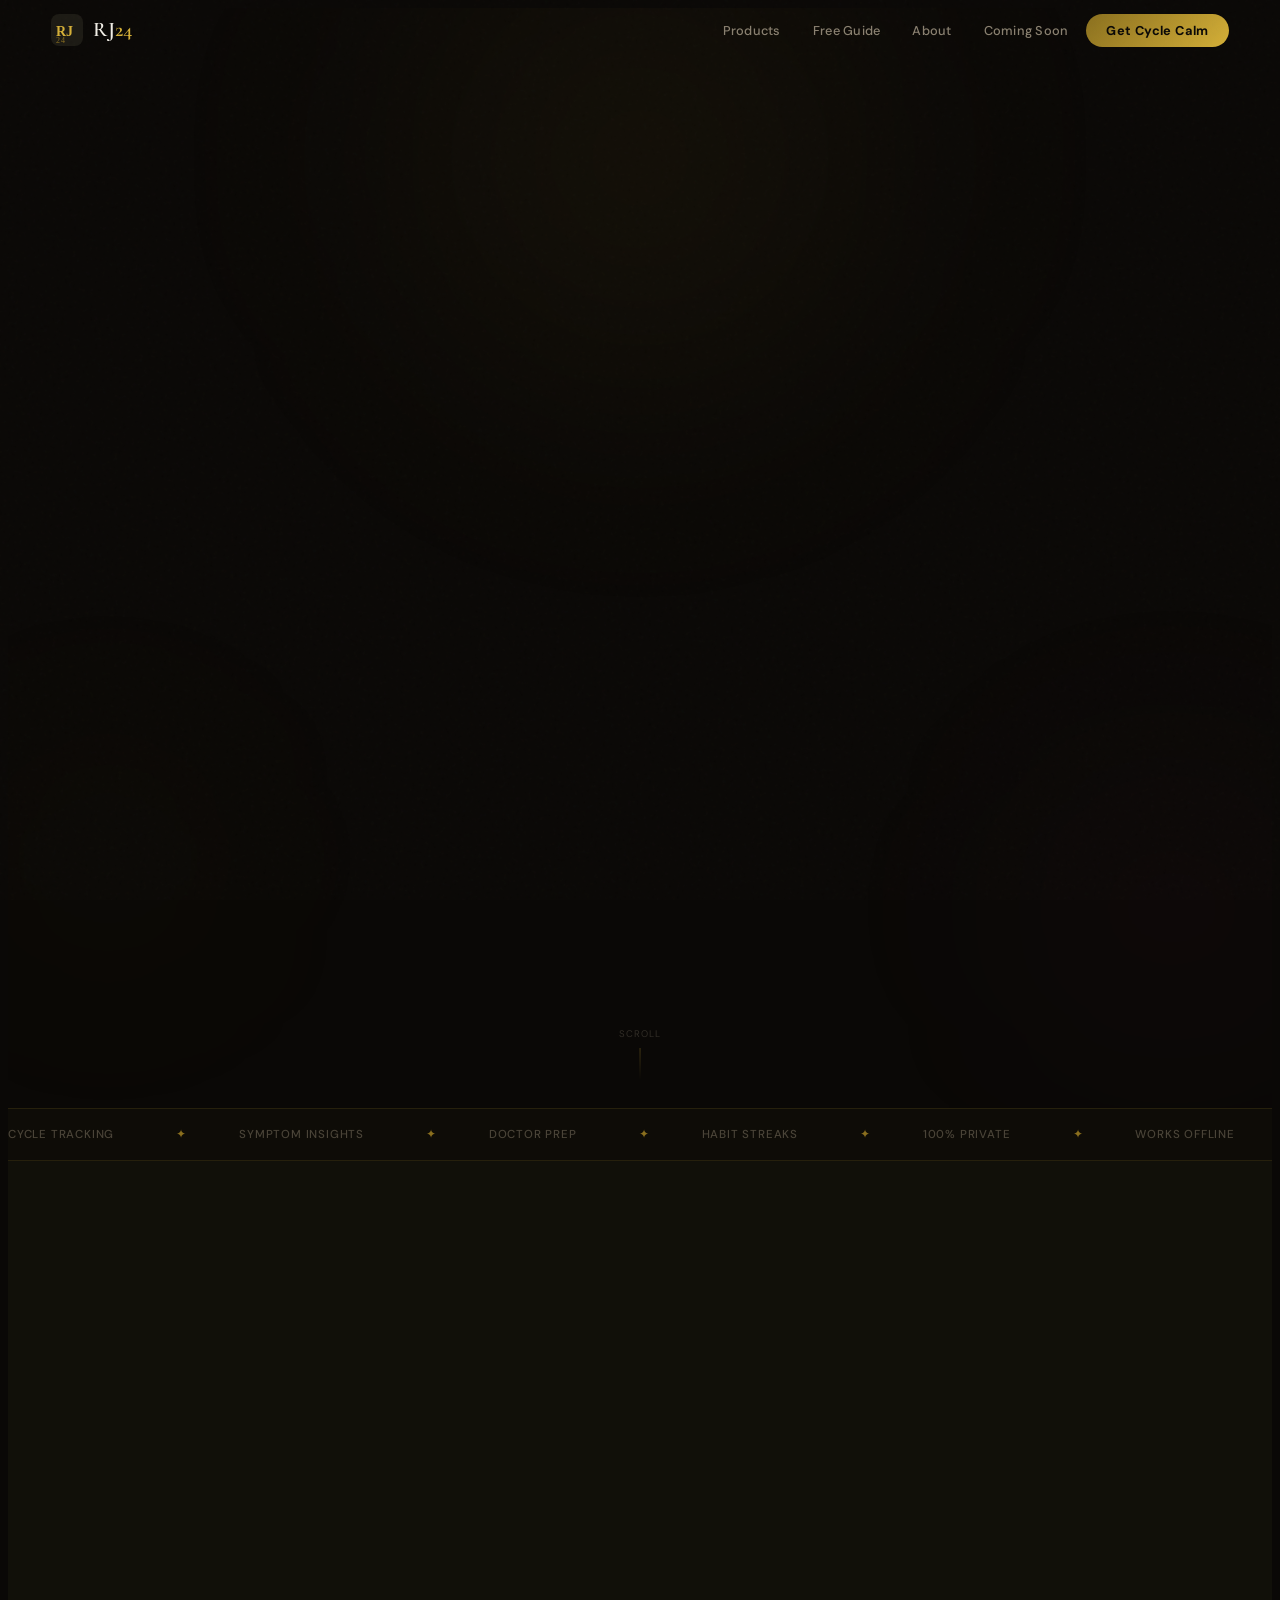
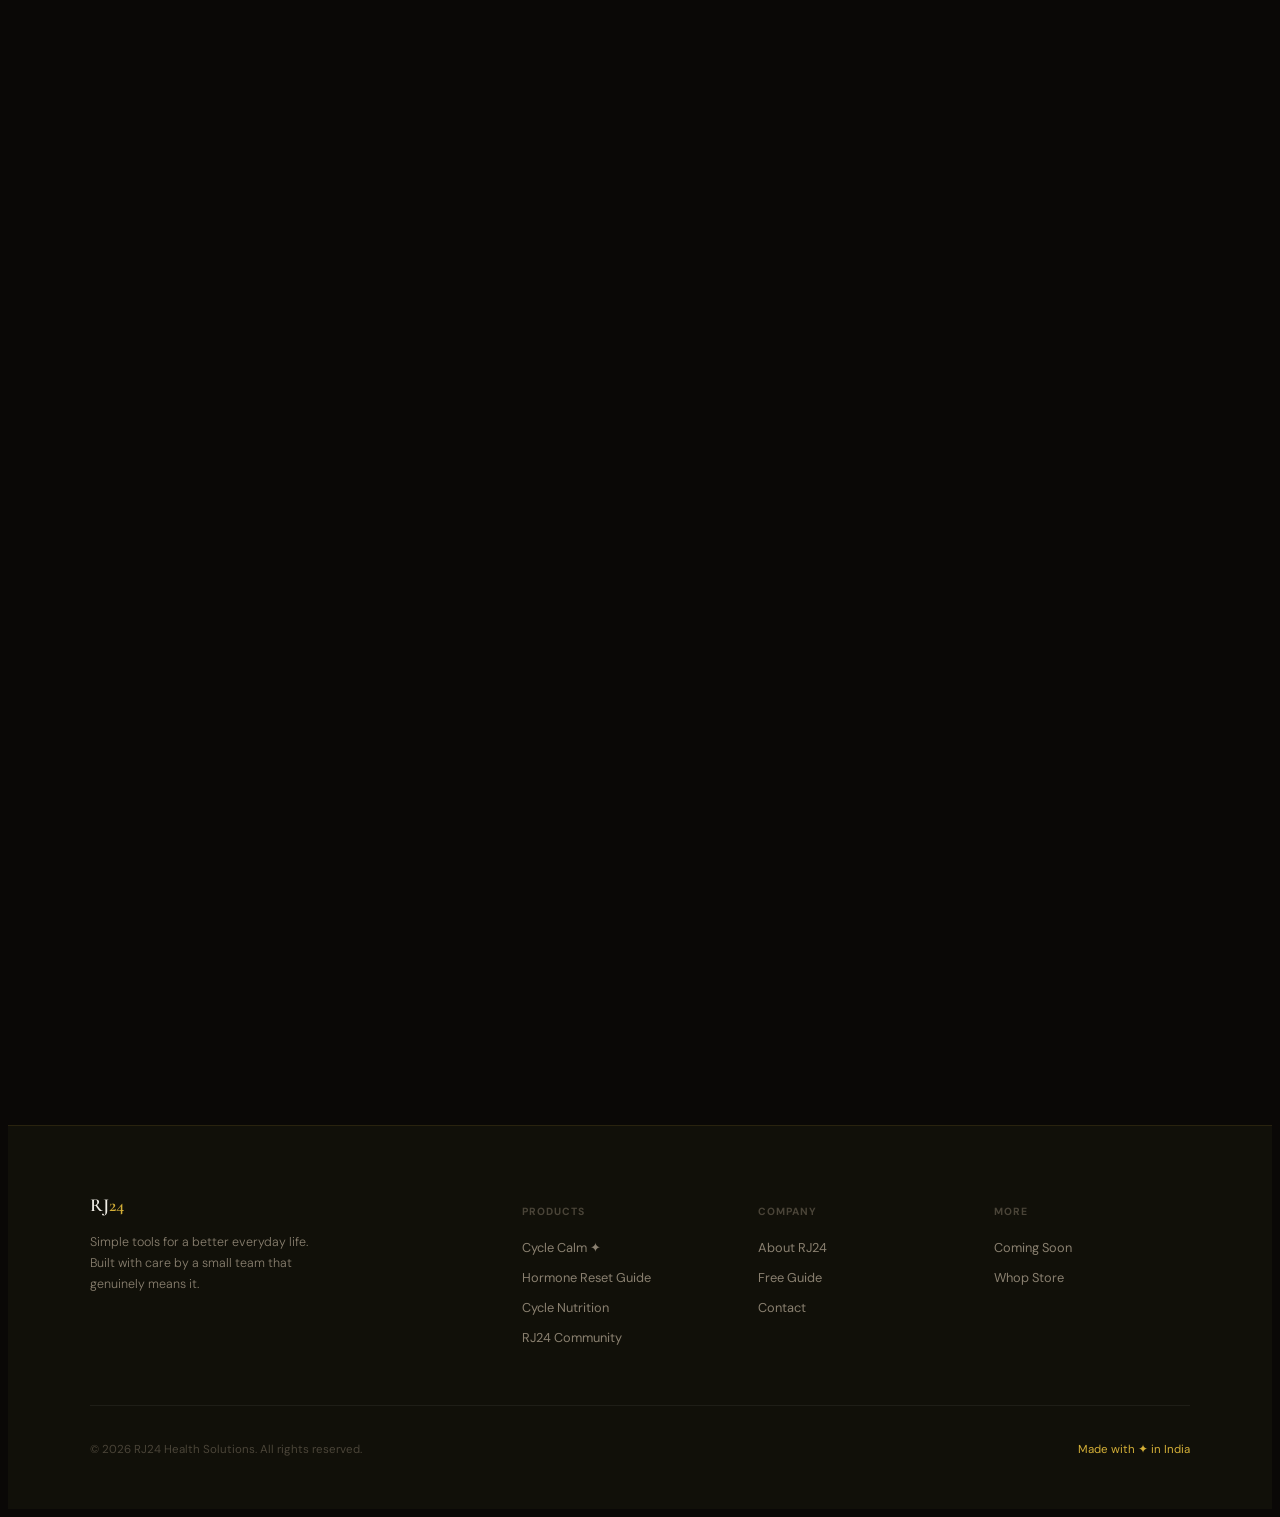
==== commit 3a4100d5: "Update index.html" ====
--- a/index.html
+++ b/index.html
@@ -8,225 +8,7 @@
 <link rel="preconnect" href="https://fonts.googleapis.com">
 <link rel="preconnect" href="https://fonts.gstatic.com" crossorigin>
 <link href="https://fonts.googleapis.com/css2?family=Cormorant+Garamond:ital,wght@0,400;0,500;0,600;0,700;1,400;1,600&family=DM+Sans:ital,opsz,wght@0,9..40,300;0,9..40,400;0,9..40,500;0,9..40,600;1,9..40,300&display=swap" rel="stylesheet">
-<style>
-*,*::before,*::after{box-sizing:border-box;margin:0;padding:0}
-:root{
-  /* Near-black + gold premium palette */
-  --bg:#0A0806;
-  --surface:#111009;
-  --surface2:#161410;
-  --card:#1C1A14;
-  --line:rgba(212,175,55,.12);
-  --line2:rgba(255,255,255,.06);
-  --gold:#D4AF37;
-  --gold2:#F0CC60;
-  --gold-dim:#8A6F1E;
-  --rose:#C84C8A;
-  --plum:#4E2955;
-  --text:#F0EDE6;
-  --muted:#8A8070;
-  --faint:#4A4438;
-  --white:#fff;
-  --fd:'Cormorant Garamond',Georgia,serif;
-  --fb:'DM Sans',sans-serif;
-  --r:14px;
-  --tr:420ms cubic-bezier(.4,0,.2,1);
-  --content:1100px;
-}
-html{scroll-behavior:smooth;font-size:16px}
-body{font-family:var(--fb);background:var(--bg);color:var(--text);-webkit-font-smoothing:antialiased;overflow-x:hidden;line-height:1.65}
-a{text-decoration:none;color:inherit}
-img{display:block;max-width:100%;height:auto}
-button{cursor:pointer;font-family:var(--fb)}
-
-/* ── GRAIN ── */
-body::after{content:'';position:fixed;inset:0;background-image:url("data:image/svg+xml,%3Csvg viewBox='0 0 256 256' xmlns='http://www.w3.org/2000/svg'%3E%3Cfilter id='n'%3E%3CfeTurbulence type='fractalNoise' baseFrequency='0.85' numOctaves='4' stitchTiles='stitch'/%3E%3C/filter%3E%3Crect width='100%25' height='100%25' filter='url(%23n)' opacity='0.04'/%3E%3C/svg%3E");pointer-events:none;z-index:999;opacity:.5}
-
-/* ── NAV ── */
-#nav{position:fixed;top:0;left:0;right:0;z-index:100;height:60px;padding:0 clamp(20px,4vw,60px);display:flex;align-items:center;justify-content:space-between;transition:background var(--tr),box-shadow var(--tr)}
-#nav.scrolled{background:rgba(10,8,6,.88);backdrop-filter:blur(20px);-webkit-backdrop-filter:blur(20px);box-shadow:0 1px 0 var(--line)}
-.nav-logo{display:flex;align-items:center;gap:10px}
-.nav-logo svg{width:32px;height:32px}
-.nav-brand{font-family:var(--fd);font-size:1.3rem;font-weight:600;color:var(--text);letter-spacing:.02em}
-.nav-brand span{color:var(--gold)}
-.nav-links{display:flex;align-items:center;gap:4px}
-.nav-link{font-size:.8rem;font-weight:500;color:var(--muted);padding:7px 14px;border-radius:20px;background:none;border:none;transition:all var(--tr);letter-spacing:.02em}
-.nav-link:hover{color:var(--text);background:rgba(212,175,55,.08)}
-.nav-cta{background:linear-gradient(135deg,var(--gold-dim),var(--gold));color:#0A0806!important;font-weight:700;padding:8px 20px;border-radius:20px;border:none;font-size:.8rem;letter-spacing:.03em;transition:all var(--tr)}
-.nav-cta:hover{transform:translateY(-1px);box-shadow:0 4px 20px rgba(212,175,55,.3)}
-.nav-mob{display:none;background:none;border:none;color:var(--text);font-size:1.4rem;padding:4px}
-.mob-menu{display:none;position:fixed;inset:0;top:60px;background:rgba(10,8,6,.97);backdrop-filter:blur(20px);z-index:99;flex-direction:column;align-items:center;justify-content:center;gap:24px}
-.mob-menu.open{display:flex}
-.mob-menu .nav-link{font-size:1.2rem;color:var(--text)}
-
-/* ── HERO ── */
-#hero{min-height:100vh;display:flex;flex-direction:column;align-items:center;justify-content:center;text-align:center;padding:120px clamp(20px,5vw,60px) 80px;position:relative;overflow:hidden}
-.hero-glow{position:absolute;border-radius:50%;pointer-events:none;filter:blur(120px)}
-.glow1{width:700px;height:700px;background:radial-gradient(circle,rgba(212,175,55,.07) 0%,transparent 70%);top:-200px;left:50%;transform:translateX(-50%)}
-.glow2{width:400px;height:400px;background:radial-gradient(circle,rgba(200,76,138,.06) 0%,transparent 70%);bottom:0;right:-100px}
-.glow3{width:300px;height:300px;background:radial-gradient(circle,rgba(212,175,55,.05) 0%,transparent 70%);bottom:100px;left:-50px}
-.hero-eyebrow{display:inline-flex;align-items:center;gap:8px;border:1px solid var(--line);background:rgba(212,175,55,.05);color:var(--gold);font-size:.7rem;font-weight:600;padding:6px 16px;border-radius:20px;margin-bottom:28px;letter-spacing:.1em;text-transform:uppercase;position:relative;z-index:1}
-.hero-eyebrow::before{content:'';width:5px;height:5px;background:var(--gold);border-radius:50%;animation:pulse 2.2s ease-in-out infinite}
-@keyframes pulse{0%,100%{opacity:1;transform:scale(1)}50%{opacity:.4;transform:scale(1.5)}}
-.hero-title{font-family:var(--fd);font-size:clamp(3rem,7vw,7rem);color:var(--text);line-height:1.05;letter-spacing:-.01em;margin-bottom:22px;position:relative;z-index:1;font-weight:600;max-width:900px}
-.hero-title em{font-style:italic;color:var(--gold);font-weight:400}
-.hero-sub{font-size:clamp(.95rem,1.5vw,1.1rem);color:var(--muted);line-height:1.75;max-width:480px;margin:0 auto 40px;position:relative;z-index:1;font-weight:300}
-.hero-actions{display:flex;gap:12px;justify-content:center;flex-wrap:wrap;position:relative;z-index:1;margin-bottom:64px}
-.btn-gold{background:linear-gradient(135deg,#8A6F1E,var(--gold));color:#0A0806;padding:14px 32px;border-radius:28px;font-size:.85rem;font-weight:700;border:none;transition:all var(--tr);letter-spacing:.04em;display:inline-flex;align-items:center;gap:8px}
-.btn-gold:hover{transform:translateY(-2px);box-shadow:0 8px 28px rgba(212,175,55,.3)}
-.btn-ghost{background:transparent;color:var(--text);padding:14px 28px;border-radius:28px;font-size:.85rem;font-weight:500;border:1px solid var(--line2);transition:all var(--tr);letter-spacing:.02em}
-.btn-ghost:hover{border-color:var(--line);background:rgba(255,255,255,.04);transform:translateY(-2px)}
-.hero-stats{display:flex;gap:40px;justify-content:center;position:relative;z-index:1;flex-wrap:wrap}
-.stat{text-align:center}
-.stat-num{font-family:var(--fd);font-size:clamp(1.8rem,3vw,2.6rem);color:var(--gold);font-weight:600;line-height:1;margin-bottom:4px}
-.stat-lbl{font-size:.72rem;color:var(--muted);letter-spacing:.08em;text-transform:uppercase}
-.hero-scroll{position:absolute;bottom:28px;left:50%;transform:translateX(-50%);display:flex;flex-direction:column;align-items:center;gap:6px;opacity:.3;animation:bob 2.5s ease-in-out infinite;z-index:1}
-.hero-scroll span{font-size:.6rem;letter-spacing:.12em;text-transform:uppercase;color:var(--muted)}
-.scroll-line{width:1px;height:32px;background:linear-gradient(to bottom,var(--gold),transparent)}
-@keyframes bob{0%,100%{transform:translateX(-50%) translateY(0)}50%{transform:translateX(-50%) translateY(6px)}}
-
-/* ── MARQUEE ── */
-.marquee-wrap{overflow:hidden;padding:16px 0;border-top:1px solid var(--line);border-bottom:1px solid var(--line);background:rgba(212,175,55,.02)}
-.marquee-track{display:flex;gap:52px;animation:marquee 26s linear infinite;white-space:nowrap}
-.marquee-track:hover{animation-play-state:paused}
-.marquee-item{font-size:.72rem;font-weight:500;color:var(--faint);letter-spacing:.07em;text-transform:uppercase;flex-shrink:0;display:flex;align-items:center;gap:10px}
-.marquee-item::after{content:'✦';color:var(--gold-dim);margin-left:52px}
-@keyframes marquee{from{transform:translateX(0)}to{transform:translateX(-50%)}}
-
-/* ── SECTIONS ── */
-section{padding:clamp(60px,8vw,120px) clamp(20px,5vw,60px);position:relative}
-.container{max-width:var(--content);margin:0 auto}
-.section-eyebrow{display:inline-block;font-size:.68rem;font-weight:700;letter-spacing:.12em;text-transform:uppercase;color:var(--gold);margin-bottom:14px;opacity:.9}
-.section-title{font-family:var(--fd);font-size:clamp(2rem,4vw,3.6rem);color:var(--text);line-height:1.12;letter-spacing:-.01em;margin-bottom:16px;font-weight:600}
-.section-sub{font-size:.95rem;color:var(--muted);line-height:1.75;max-width:480px;font-weight:300}
-
-/* ── FEATURED PRODUCT ── */
-#featured{background:var(--surface)}
-.featured-grid{display:grid;grid-template-columns:1fr 1fr;gap:80px;align-items:center;margin-top:64px}
-.featured-tag{display:inline-flex;align-items:center;gap:6px;background:rgba(212,175,55,.1);border:1px solid rgba(212,175,55,.25);color:var(--gold);font-size:.68rem;font-weight:700;padding:4px 12px;border-radius:10px;letter-spacing:.08em;text-transform:uppercase;margin-bottom:20px}
-.feature-list{margin-top:28px;display:flex;flex-direction:column;gap:16px}
-.feature-row{display:flex;gap:14px;align-items:flex-start}
-.feature-icon{width:32px;height:32px;border-radius:10px;background:rgba(212,175,55,.08);border:1px solid var(--line);display:flex;align-items:center;justify-content:center;font-size:.9rem;flex-shrink:0;margin-top:1px}
-.feature-body strong{display:block;font-size:.88rem;color:var(--text);margin-bottom:2px;font-weight:600;letter-spacing:.01em}
-.feature-body span{font-size:.78rem;color:var(--muted);line-height:1.55}
-.featured-cta{margin-top:36px;display:flex;gap:10px;flex-wrap:wrap}
-
-/* APP MOCKUP */
-.mockup{background:linear-gradient(145deg,#1C1A14,#0A0806);border-radius:24px;padding:22px;border:1px solid var(--line);box-shadow:0 40px 80px rgba(0,0,0,.6),0 0 0 1px rgba(212,175,55,.04);max-width:340px;width:100%;margin:0 auto}
-.mockup-header{display:flex;align-items:center;gap:8px;padding-bottom:16px;border-bottom:1px solid var(--line2);margin-bottom:16px}
-.m-dots{display:flex;gap:5px}
-.m-dot{width:8px;height:8px;border-radius:50%}
-.mockup-title{font-family:var(--fd);font-size:.85rem;color:var(--muted);margin-left:6px;font-style:italic}
-.m-row{background:rgba(255,255,255,.03);border:1px solid var(--line2);border-radius:10px;padding:11px 13px;margin-bottom:8px;display:flex;align-items:center;justify-content:space-between}
-.m-row-lbl{font-size:.7rem;color:var(--muted)}
-.m-row-val{font-size:.8rem;color:var(--text);font-weight:600}
-.m-chart{background:rgba(255,255,255,.03);border:1px solid var(--line2);border-radius:10px;padding:14px;margin-top:4px}
-.m-chart-lbl{font-size:.65rem;color:var(--faint);letter-spacing:.07em;text-transform:uppercase;margin-bottom:12px}
-.m-bar{display:flex;align-items:center;gap:10px;margin-bottom:8px}
-.m-bar-name{font-size:.65rem;color:var(--muted);width:52px;flex-shrink:0}
-.m-bar-track{flex:1;height:4px;background:rgba(255,255,255,.06);border-radius:2px;overflow:hidden}
-.m-bar-fill{height:100%;border-radius:2px;transition:width .8s ease}
-
-/* ── PRODUCTS GRID ── */
-#products{background:var(--bg)}
-.products-grid{display:grid;grid-template-columns:repeat(auto-fill,minmax(300px,1fr));gap:1px;background:var(--line2);border:1px solid var(--line2);border-radius:20px;overflow:hidden;margin-top:56px}
-.product-card{background:var(--card);padding:32px 28px;transition:background var(--tr);position:relative;overflow:hidden}
-.product-card::before{content:'';position:absolute;top:0;left:0;right:0;height:1px;background:linear-gradient(90deg,transparent,var(--gold),transparent);opacity:0;transition:opacity var(--tr)}
-.product-card:hover{background:rgba(28,26,20,1)}
-.product-card:hover::before{opacity:.5}
-.product-card-live{background:linear-gradient(145deg,#1C1A14,#211D12)}
-.product-card-live::after{content:'';position:absolute;inset:0;background:radial-gradient(circle at top right,rgba(212,175,55,.05),transparent 60%);pointer-events:none}
-.p-tag{display:inline-flex;align-items:center;gap:5px;font-size:.63rem;font-weight:700;letter-spacing:.09em;text-transform:uppercase;padding:3px 10px;border-radius:8px;margin-bottom:14px}
-.p-tag-live{background:rgba(212,175,55,.1);border:1px solid rgba(212,175,55,.2);color:var(--gold)}
-.p-tag-soon{background:rgba(255,255,255,.04);border:1px solid var(--line2);color:var(--faint)}
-.p-icon{font-size:2rem;margin-bottom:14px;display:block}
-.p-name{font-family:var(--fd);font-size:1.25rem;color:var(--text);margin-bottom:8px;font-weight:600;letter-spacing:.01em}
-.p-desc{font-size:.8rem;color:var(--muted);line-height:1.65;margin-bottom:18px}
-.p-features{display:flex;flex-wrap:wrap;gap:5px;margin-bottom:22px}
-.p-feat{font-size:.65rem;background:rgba(255,255,255,.04);color:var(--muted);padding:3px 9px;border-radius:8px;letter-spacing:.03em}
-.p-link{display:inline-flex;align-items:center;gap:5px;font-size:.78rem;font-weight:600;color:var(--gold);letter-spacing:.02em;transition:gap var(--tr)}
-.p-link:hover{gap:9px}
-.p-link-dim{color:var(--faint);cursor:default}
-
-/* ── LEAD MAGNET ── */
-#lead{background:var(--surface)}
-.lead-inner{background:linear-gradient(135deg,#1C1A14,#211D12);border:1px solid var(--line);border-radius:24px;padding:clamp(32px,5vw,60px);display:grid;grid-template-columns:1fr 1fr;gap:60px;align-items:center;position:relative;overflow:hidden}
-.lead-inner::before{content:'';position:absolute;top:-60px;right:-60px;width:300px;height:300px;background:radial-gradient(circle,rgba(212,175,55,.07),transparent 70%);pointer-events:none}
-.lead-badge{display:inline-flex;align-items:center;gap:6px;background:rgba(212,175,55,.1);border:1px solid rgba(212,175,55,.2);color:var(--gold);font-size:.68rem;font-weight:700;padding:4px 12px;border-radius:10px;letter-spacing:.08em;text-transform:uppercase;margin-bottom:16px}
-.lead-form{display:flex;flex-direction:column;gap:10px}
-.lead-input{background:rgba(255,255,255,.04);border:1px solid var(--line2);border-radius:10px;padding:12px 16px;font-size:.85rem;color:var(--text);font-family:var(--fb);outline:none;transition:border-color var(--tr)}
-.lead-input:focus{border-color:rgba(212,175,55,.4)}
-.lead-input::placeholder{color:var(--faint)}
-.lead-note{font-size:.68rem;color:var(--faint);margin-top:4px;line-height:1.5}
-
-/* ── WHY RJ24 ── */
-#why{background:var(--bg)}
-.why-grid{display:grid;grid-template-columns:repeat(auto-fill,minmax(240px,1fr));gap:1px;background:var(--line2);border:1px solid var(--line2);border-radius:20px;overflow:hidden;margin-top:48px}
-.why-card{background:var(--card);padding:28px 24px;transition:background var(--tr)}
-.why-card:hover{background:rgba(28,26,20,1)}
-.why-icon{font-size:1.4rem;margin-bottom:12px;opacity:.9}
-.why-name{font-family:var(--fd);font-size:1.05rem;color:var(--text);margin-bottom:6px;font-weight:600;letter-spacing:.01em}
-.why-desc{font-size:.78rem;color:var(--muted);line-height:1.65}
-
-/* ── COMING SOON ── */
-#coming{background:var(--surface)}
-.coming-grid{display:grid;grid-template-columns:repeat(auto-fill,minmax(200px,1fr));gap:12px;margin-top:40px}
-.coming-card{background:rgba(255,255,255,.02);border:1px dashed rgba(255,255,255,.07);border-radius:16px;padding:22px 18px;transition:all var(--tr)}
-.coming-card:hover{background:rgba(255,255,255,.04);border-color:rgba(212,175,55,.2)}
-.coming-icon{font-size:1.5rem;margin-bottom:10px;opacity:.6}
-.coming-name{font-size:.88rem;font-weight:600;color:var(--muted);margin-bottom:4px;letter-spacing:.01em}
-.coming-desc{font-size:.73rem;color:var(--faint);line-height:1.55}
-
-/* ── CTA ── */
-#cta{background:var(--bg);padding:clamp(60px,8vw,120px) clamp(20px,5vw,60px)}
-.cta-inner{background:linear-gradient(135deg,#1C1A14,#211D12);border:1px solid var(--line);border-radius:28px;padding:clamp(40px,6vw,80px);text-align:center;position:relative;overflow:hidden;max-width:800px;margin:0 auto}
-.cta-inner::before{content:'';position:absolute;top:-80px;left:50%;transform:translateX(-50%);width:400px;height:400px;background:radial-gradient(circle,rgba(212,175,55,.08),transparent 70%);pointer-events:none}
-.cta-inner h2{font-family:var(--fd);font-size:clamp(2rem,4vw,3.2rem);color:var(--text);margin-bottom:12px;font-weight:600;line-height:1.15;position:relative;z-index:1}
-.cta-inner h2 em{font-style:italic;color:var(--gold);font-weight:400}
-.cta-inner p{font-size:.92rem;color:var(--muted);margin-bottom:32px;font-weight:300;position:relative;z-index:1}
-.cta-btns{display:flex;gap:12px;justify-content:center;flex-wrap:wrap;position:relative;z-index:1}
-
-/* ── FOOTER ── */
-footer{background:var(--surface);border-top:1px solid var(--line);padding:clamp(40px,5vw,72px) clamp(20px,5vw,60px) clamp(24px,3vw,40px)}
-.footer-inner{max-width:var(--content);margin:0 auto}
-.footer-top{display:grid;grid-template-columns:2fr 1fr 1fr 1fr;gap:40px;margin-bottom:48px}
-.footer-logo-text{font-family:var(--fd);font-size:1.15rem;color:var(--text);margin-bottom:8px;font-weight:600}
-.footer-logo-text span{color:var(--gold)}
-.footer-tagline{font-size:.78rem;color:var(--muted);line-height:1.65;max-width:220px;font-weight:300}
-.footer-col h4{font-size:.65rem;font-weight:700;letter-spacing:.1em;text-transform:uppercase;color:var(--faint);margin-bottom:16px}
-.footer-col a{display:block;font-size:.8rem;color:var(--muted);margin-bottom:9px;transition:color var(--tr)}
-.footer-col a:hover{color:var(--gold)}
-.footer-bottom{border-top:1px solid var(--line2);padding-top:22px;display:flex;justify-content:space-between;align-items:center;flex-wrap:wrap;gap:10px}
-.footer-bottom p{font-size:.72rem;color:var(--faint)}
-.footer-bottom span{color:var(--gold);font-size:.72rem}
-
-/* ── SCROLL REVEAL ── */
-.reveal{opacity:0;transform:translateY(24px);transition:opacity .75s ease,transform .75s ease}
-.reveal.visible{opacity:1;transform:translateY(0)}
-.reveal-d1{transition-delay:.08s}
-.reveal-d2{transition-delay:.16s}
-.reveal-d3{transition-delay:.24s}
-.reveal-d4{transition-delay:.32s}
-
-/* ── RESPONSIVE ── */
-@media(max-width:960px){
-  .featured-grid{grid-template-columns:1fr;gap:40px}
-  .mockup{display:none}
-  .footer-top{grid-template-columns:1fr 1fr;gap:32px}
-  .lead-inner{grid-template-columns:1fr;gap:32px}
-}
-@media(max-width:768px){
-  .nav-links{display:none}
-  .nav-mob{display:block}
-  .footer-top{grid-template-columns:1fr;gap:28px}
-  .hero-stats{gap:24px}
-}
-@media(max-width:480px){
-  .products-grid{grid-template-columns:1fr}
-  .why-grid{grid-template-columns:1fr}
-  .coming-grid{grid-template-columns:1fr 1fr}
-}
-</style>
+<link rel="stylesheet" href="style.css">
 </head>
 <body>
 
@@ -549,92 +331,15 @@
   </div>
 </footer>
 
-<script>
-// NAV scroll
-window.addEventListener('scroll',function(){
-  document.getElementById('nav').classList.toggle('scrolled',scrollY>40);
-});
-
-// Smooth scroll
-function scrollTo(id){
-  var el=document.getElementById(id);
-  if(el) el.scrollIntoView({behavior:'smooth',block:'start'});
-}
-
-// Mobile menu
-function toggleMenu(){
-  document.getElementById('mob-menu').classList.toggle('open');
-}
-
-// Scroll reveal
-var obs=new IntersectionObserver(function(e){
-  e.forEach(function(x){if(x.isIntersecting){x.target.classList.add('visible');obs.unobserve(x.target);}});
-},{threshold:0.1});
-document.querySelectorAll('.reveal').forEach(function(el){obs.observe(el);});
-
-// Currency modal
-function openCurrencyModal(){
-  document.getElementById('currency-modal').style.display='flex';
-  document.body.style.overflow='hidden';
-}
-function closeCurrencyModal(){
-  document.getElementById('currency-modal').style.display='none';
-  document.body.style.overflow='';
-}
-function pay(currency){
-  closeCurrencyModal();
-  if(currency==='INR'){
-    // GPay / UPI deep link with fixed ₹249
-    var upiLink='upi://pay?pa=rajt66679-1@oksbi&pn=RJ24+Health&am=249&cu=INR&tn=Cycle+Calm+by+RJ24';
-    // Try to open UPI app; fallback QR hint
-    window.location.href=upiLink;
-  } else if(currency==='USD'){
-    window.open('https://wise.com/pay/r/0DKZY7ThXKHuKPY','_blank');
-  } else if(currency==='GBP'){
-    window.open('https://wise.com/pay/r/lHIXVkbd9HH2dSs','_blank');
-  } else if(currency==='EUR'){
-    window.open('https://wise.com/pay/r/gQ6YllNq66rbAAg','_blank');
-  }
-}
-// Discount badge show on hover of get-btn
-var getBtn=document.getElementById('get-btn');
-if(getBtn){
-  getBtn.addEventListener('mouseenter',function(){
-    document.getElementById('discount-badge').style.display='inline-block';
-  });
-  getBtn.addEventListener('mouseleave',function(){
-    document.getElementById('discount-badge').style.display='none';
-  });
-}
-// INR panel toggle
-function toggleINR(){
-  var panel=document.getElementById('inr-panel');
-  panel.style.display = panel.style.display==='none' ? 'block' : 'none';
-}
-// Close modal on backdrop click (guard for load order)
-var currencyModal=document.getElementById('currency-modal');
-if(currencyModal){
-  currencyModal.addEventListener('click',function(e){
-    if(e.target===this) closeCurrencyModal();
-  });
-}
-
-// Lead form
-function submitLead(e){
-  e.preventDefault();
-  document.querySelector('.lead-form').style.display='none';
-  document.getElementById('lead-success').style.display='block';
-  // TODO: connect to Brevo/Tally form endpoint
-}
-</script>
+<script src="script.js" defer></script>
 
 <!-- CURRENCY MODAL -->
-<div id="currency-modal" style="display:none;position:fixed;inset:0;z-index:200;background:rgba(0,0,0,.75);backdrop-filter:blur(12px);-webkit-backdrop-filter:blur(12px);align-items:center;justify-content:center;padding:20px">
+<div id="currency-modal" role="dialog" aria-modal="true" aria-hidden="true" aria-labelledby="currency-title" style="display:none;position:fixed;inset:0;z-index:200;background:rgba(0,0,0,.75);backdrop-filter:blur(12px);-webkit-backdrop-filter:blur(12px);align-items:center;justify-content:center;padding:20px">
   <div style="background:#1C1A14;border:1px solid rgba(212,175,55,.2);border-radius:24px;padding:36px 32px;max-width:440px;width:100%;position:relative;box-shadow:0 40px 80px rgba(0,0,0,.6)">
     <button onclick="closeCurrencyModal()" style="position:absolute;top:16px;right:18px;background:none;border:none;color:#8A8070;font-size:1.3rem;cursor:pointer;line-height:1">✕</button>
     <div style="text-align:center;margin-bottom:28px">
       <div style="font-size:2rem;margin-bottom:8px">🌸</div>
-      <h3 style="font-family:var(--fd);font-size:1.6rem;color:var(--text);margin-bottom:6px;font-weight:600">Get Cycle Calm</h3>
+      <h3 id="currency-title" style="font-family:var(--fd);font-size:1.6rem;color:var(--text);margin-bottom:6px;font-weight:600">Get Cycle Calm</h3>
       <p style="font-size:.8rem;color:var(--muted)">Choose your currency to pay</p>
       <div style="display:inline-block;background:rgba(212,175,55,.1);border:1px solid rgba(212,175,55,.25);color:var(--gold);font-size:.68rem;font-weight:700;padding:4px 14px;border-radius:10px;margin-top:10px;letter-spacing:.06em">🔥 Launch Price — Limited Time</div>
     </div>
@@ -716,6 +421,7 @@
 <style>
 @keyframes flash{0%,100%{opacity:1}50%{opacity:.4}}
 </style>
-
+<link rel="stylesheet" href="style.css">
+<script src="script.js" defer></script>
 </body>
-</html>+</html>
--- a/style.css
+++ b/style.css
@@ -0,0 +1,399 @@
+$ cat > ~/style.css << 'ENDCSS'
+/* ============================================
+   RJ24 — style.css
+   Art direction: Premium health tools → dark, private, gold luxury
+   Palette: Near-black surfaces + gold accent
+   Typography: Cormorant Garamond (display) + DM Sans (body)
+   Density: Spacious editorial
+   ============================================ */
+
+*, *::before, *::after { box-sizing: border-box; margin: 0; padding: 0; }
+
+:root {
+  --bg:       #0A0806;
+  --surface:  #111009;
+  --surface2: #161410;
+  --card:     #1C1A14;
+  --line:     rgba(212,175,55,.12);
+  --line2:    rgba(255,255,255,.06);
+  --gold:     #D4AF37;
+  --gold2:    #F0CC60;
+  --gold-dim: #8A6F1E;
+  --rose:     #C84C8A;
+  --plum:     #4E2955;
+  --text:     #F0EDE6;
+  --muted:    #8A8070;
+  --faint:    #4A4438;
+  --white:    #fff;
+  --fd: 'Cormorant Garamond', Georgia, serif;
+  --fb: 'DM Sans', sans-serif;
+  --r: 14px;
+  --tr: 420ms cubic-bezier(.4,0,.2,1);
+  --content: 1100px;
+}
+
+html { scroll-behavior: smooth; font-size: 16px; }
+body {
+  font-family: var(--fb);
+  background: var(--bg);
+  color: var(--text);
+  -webkit-font-smoothing: antialiased;
+  overflow-x: hidden;
+  line-height: 1.65;
+}
+a  { text-decoration: none; color: inherit; }
+img { display: block; max-width: 100%; height: auto; }
+button { cursor: pointer; font-family: var(--fb); }
+
+/* ── GRAIN OVERLAY ── */
+body::after {
+  content: '';
+  position: fixed;
+  inset: 0;
+  background-image: url("data:image/svg+xml,%3Csvg viewBox='0 0 256 256' xmlns='http://www.w3.org/2000/svg'%3E%3Cfilter id='n'%3E%3CfeTurbulence type='fractalNoise' baseFrequency='0.85' numOctaves='4' stitchTiles='stitch'/%3E%3C/filter%3E%3Crect width='100%25' height='100%25' filter='url(%23n)' opacity='0.04'/%3E%3C/svg%3E");
+  pointer-events: none;
+  z-index: 999;
+  opacity: .5;
+}
+
+/* ─────────────────────────────
+   NAV
+───────────────────────────── */
+#nav {
+  position: fixed; top: 0; left: 0; right: 0; z-index: 100;
+  height: 60px;
+  padding: 0 clamp(20px,4vw,60px);
+  display: flex; align-items: center; justify-content: space-between;
+  transition: background var(--tr), box-shadow var(--tr);
+}
+#nav.scrolled {
+  background: rgba(10,8,6,.88);
+  backdrop-filter: blur(20px);
+  -webkit-backdrop-filter: blur(20px);
+  box-shadow: 0 1px 0 var(--line);
+}
+.nav-logo  { display: flex; align-items: center; gap: 10px; }
+.nav-logo svg { width: 32px; height: 32px; }
+.nav-brand { font-family: var(--fd); font-size: 1.3rem; font-weight: 600; color: var(--text); letter-spacing: .02em; }
+.nav-brand span { color: var(--gold); }
+.nav-links { display: flex; align-items: center; gap: 4px; }
+.nav-link  {
+  font-size: .8rem; font-weight: 500; color: var(--muted);
+  padding: 7px 14px; border-radius: 20px; background: none; border: none;
+  transition: all var(--tr); letter-spacing: .02em;
+}
+.nav-link:hover { color: var(--text); background: rgba(212,175,55,.08); }
+.nav-cta {
+  background: linear-gradient(135deg, var(--gold-dim), var(--gold));
+  color: #0A0806 !important; font-weight: 700;
+  padding: 8px 20px; border-radius: 20px; border: none;
+  font-size: .8rem; letter-spacing: .03em; transition: all var(--tr);
+}
+.nav-cta:hover { transform: translateY(-1px); box-shadow: 0 4px 20px rgba(212,175,55,.3); }
+.nav-mob {
+  display: none; background: none; border: none;
+  color: var(--text); font-size: 1.4rem; padding: 4px;
+}
+.mob-menu {
+  display: none; position: fixed; inset: 0; top: 60px;
+  background: rgba(10,8,6,.97);
+  backdrop-filter: blur(20px);
+  z-index: 99;
+  flex-direction: column; align-items: center; justify-content: center; gap: 24px;
+}
+.mob-menu.open { display: flex; }
+.mob-menu .nav-link { font-size: 1.2rem; color: var(--text); }
+
+/* ─────────────────────────────
+   HERO
+───────────────────────────── */
+#hero {
+  min-height: 100vh;
+  display: flex; flex-direction: column; align-items: center; justify-content: center;
+  text-align: center;
+  padding: 120px clamp(20px,5vw,60px) 80px;
+  position: relative; overflow: hidden;
+}
+.hero-glow { position: absolute; border-radius: 50%; pointer-events: none; filter: blur(120px); }
+.glow1 { width:700px; height:700px; background: radial-gradient(circle,rgba(212,175,55,.07) 0%,transparent 70%); top:-200px; left:50%; transform:translateX(-50%); }
+.glow2 { width:400px; height:400px; background: radial-gradient(circle,rgba(200,76,138,.06) 0%,transparent 70%); bottom:0; right:-100px; }
+.glow3 { width:300px; height:300px; background: radial-gradient(circle,rgba(212,175,55,.05) 0%,transparent 70%); bottom:100px; left:-50px; }
+
+.hero-eyebrow {
+  display: inline-flex; align-items: center; gap: 8px;
+  border: 1px solid var(--line); background: rgba(212,175,55,.05);
+  color: var(--gold); font-size: .7rem; font-weight: 600;
+  padding: 6px 16px; border-radius: 20px; margin-bottom: 28px;
+  letter-spacing: .1em; text-transform: uppercase;
+  position: relative; z-index: 1;
+}
+.hero-eyebrow::before {
+  content: ''; width: 5px; height: 5px; background: var(--gold);
+  border-radius: 50%; animation: pulse 2.2s ease-in-out infinite;
+}
+@keyframes pulse {
+  0%,100% { opacity:1; transform:scale(1); }
+  50%      { opacity:.4; transform:scale(1.5); }
+}
+.hero-title {
+  font-family: var(--fd);
+  font-size: clamp(3rem,7vw,7rem);
+  color: var(--text); line-height: 1.05;
+  letter-spacing: -.01em; margin-bottom: 22px;
+  position: relative; z-index: 1; font-weight: 600; max-width: 900px;
+}
+.hero-title em { font-style: italic; color: var(--gold); font-weight: 400; }
+.hero-sub {
+  font-size: clamp(.95rem,1.5vw,1.1rem); color: var(--muted);
+  line-height: 1.75; max-width: 480px; margin: 0 auto 40px;
+  position: relative; z-index: 1; font-weight: 300;
+}
+.hero-actions {
+  display: flex; gap: 12px; justify-content: center; flex-wrap: wrap;
+  position: relative; z-index: 1; margin-bottom: 64px;
+}
+.btn-gold {
+  background: linear-gradient(135deg, #8A6F1E, var(--gold));
+  color: #0A0806; padding: 14px 32px; border-radius: 28px;
+  font-size: .85rem; font-weight: 700; border: none;
+  transition: all var(--tr); letter-spacing: .04em;
+  display: inline-flex; align-items: center; gap: 8px;
+}
+.btn-gold:hover { transform: translateY(-2px); box-shadow: 0 8px 28px rgba(212,175,55,.3); }
+.btn-ghost {
+  background: transparent; color: var(--text); padding: 14px 28px;
+  border-radius: 28px; font-size: .85rem; font-weight: 500;
+  border: 1px solid var(--line2); transition: all var(--tr); letter-spacing: .02em;
+}
+.btn-ghost:hover { border-color: var(--line); background: rgba(255,255,255,.04); transform: translateY(-2px); }
+.hero-stats { display: flex; gap: 40px; justify-content: center; position: relative; z-index: 1; flex-wrap: wrap; }
+.stat { text-align: center; }
+.stat-num { font-family: var(--fd); font-size: clamp(1.8rem,3vw,2.6rem); color: var(--gold); font-weight: 600; line-height: 1; margin-bottom: 4px; }
+.stat-lbl  { font-size: .72rem; color: var(--muted); letter-spacing: .08em; text-transform: uppercase; }
+
+.hero-scroll {
+  position: absolute; bottom: 28px; left: 50%; transform: translateX(-50%);
+  display: flex; flex-direction: column; align-items: center; gap: 6px;
+  opacity: .3; animation: bob 2.5s ease-in-out infinite; z-index: 1;
+}
+.hero-scroll span { font-size: .6rem; letter-spacing: .12em; text-transform: uppercase; color: var(--muted); }
+.scroll-line { width: 1px; height: 32px; background: linear-gradient(to bottom, var(--gold), transparent); }
+@keyframes bob {
+  0%,100% { transform: translateX(-50%) translateY(0); }
+  50%      { transform: translateX(-50%) translateY(6px); }
+}
+
+/* ─────────────────────────────
+   MARQUEE
+───────────────────────────── */
+.marquee-wrap {
+  overflow: hidden; padding: 16px 0;
+  border-top: 1px solid var(--line); border-bottom: 1px solid var(--line);
+  background: rgba(212,175,55,.02);
+}
+.marquee-track {
+  display: flex; gap: 52px;
+  animation: marquee 26s linear infinite; white-space: nowrap;
+}
+.marquee-track:hover { animation-play-state: paused; }
+.marquee-item {
+  font-size: .72rem; font-weight: 500; color: var(--faint);
+  letter-spacing: .07em; text-transform: uppercase; flex-shrink: 0;
+  display: flex; align-items: center; gap: 10px;
+}
+.marquee-item::after { content: '✦'; color: var(--gold-dim); margin-left: 52px; }
+@keyframes marquee { from { transform: translateX(0); } to { transform: translateX(-50%); } }
+
+/* ─────────────────────────────
+   SECTION GLOBALS
+───────────────────────────── */
+section { padding: clamp(60px,8vw,120px) clamp(20px,5vw,60px); position: relative; }
+.container { max-width: var(--content); margin: 0 auto; }
+.section-eyebrow { display: inline-block; font-size: .68rem; font-weight: 700; letter-spacing: .12em; text-transform: uppercase; color: var(--gold); margin-bottom: 14px; opacity: .9; }
+.section-title { font-family: var(--fd); font-size: clamp(2rem,4vw,3.6rem); color: var(--text); line-height: 1.12; letter-spacing: -.01em; margin-bottom: 16px; font-weight: 600; }
+.section-sub { font-size: .95rem; color: var(--muted); line-height: 1.75; max-width: 480px; font-weight: 300; }
+
+/* ─────────────────────────────
+   FEATURED PRODUCT
+───────────────────────────── */
+#featured { background: var(--surface); }
+.featured-grid { display: grid; grid-template-columns: 1fr 1fr; gap: 80px; align-items: center; margin-top: 64px; }
+.featured-tag {
+  display: inline-flex; align-items: center; gap: 6px;
+  background: rgba(212,175,55,.1); border: 1px solid rgba(212,175,55,.25);
+  color: var(--gold); font-size: .68rem; font-weight: 700;
+  padding: 4px 12px; border-radius: 10px; letter-spacing: .08em; text-transform: uppercase; margin-bottom: 20px;
+}
+.feature-list { margin-top: 28px; display: flex; flex-direction: column; gap: 16px; }
+.feature-row { display: flex; gap: 14px; align-items: flex-start; }
+.feature-icon {
+  width: 32px; height: 32px; border-radius: 10px;
+  background: rgba(212,175,55,.08); border: 1px solid var(--line);
+  display: flex; align-items: center; justify-content: center;
+  font-size: .9rem; flex-shrink: 0; margin-top: 1px;
+}
+.feature-body strong { display: block; font-size: .88rem; color: var(--text); margin-bottom: 2px; font-weight: 600; letter-spacing: .01em; }
+.feature-body span   { font-size: .78rem; color: var(--muted); line-height: 1.55; }
+.featured-cta { margin-top: 36px; display: flex; gap: 10px; flex-wrap: wrap; }
+
+/* APP MOCKUP */
+.mockup {
+  background: linear-gradient(145deg, #1C1A14, #0A0806);
+  border-radius: 24px; padding: 22px;
+  border: 1px solid var(--line);
+  box-shadow: 0 40px 80px rgba(0,0,0,.6), 0 0 0 1px rgba(212,175,55,.04);
+  max-width: 340px; width: 100%; margin: 0 auto;
+}
+.mockup-header { display: flex; align-items: center; gap: 8px; padding-bottom: 16px; border-bottom: 1px solid var(--line2); margin-bottom: 16px; }
+.m-dots { display: flex; gap: 5px; }
+.m-dot  { width: 8px; height: 8px; border-radius: 50%; }
+.mockup-title { font-family: var(--fd); font-size: .85rem; color: var(--muted); margin-left: 6px; font-style: italic; }
+.m-row {
+  background: rgba(255,255,255,.03); border: 1px solid var(--line2);
+  border-radius: 10px; padding: 11px 13px; margin-bottom: 8px;
+  display: flex; align-items: center; justify-content: space-between;
+}
+.m-row-lbl { font-size: .7rem; color: var(--muted); }
+.m-row-val { font-size: .8rem; color: var(--text); font-weight: 500; }
+.m-chart { background: rgba(255,255,255,.02); border: 1px solid var(--line2); border-radius: 10px; padding: 12px 13px; }
+.m-chart-lbl { font-size: .65rem; color: var(--faint); letter-spacing: .06em; text-transform: uppercase; margin-bottom: 12px; }
+.m-bar { display: flex; align-items: center; gap: 8px; margin-bottom: 7px; }
+.m-bar:last-child { margin-bottom: 0; }
+.m-bar-name  { font-size: .66rem; color: var(--muted); width: 52px; flex-shrink: 0; }
+.m-bar-track { flex: 1; height: 4px; background: rgba(255,255,255,.06); border-radius: 4px; overflow: hidden; }
+.m-bar-fill  { height: 100%; border-radius: 4px; width: 0; transition: width 1.2s cubic-bezier(.4,0,.2,1); }
+
+/* ─────────────────────────────
+   PRODUCTS GRID
+───────────────────────────── */
+.products-grid {
+  display: grid;
+  grid-template-columns: repeat(auto-fill, minmax(min(260px,100%),1fr));
+  gap: 20px; margin-top: 52px;
+}
+.product-card {
+  background: var(--card); border: 1px solid var(--line2);
+  border-radius: var(--r); padding: 28px 24px;
+  transition: all var(--tr); display: flex; flex-direction: column; gap: 8px;
+}
+.product-card:hover { border-color: var(--line); transform: translateY(-4px); box-shadow: 0 20px 40px rgba(0,0,0,.4); }
+.product-card-live { border-color: rgba(212,175,55,.2); background: linear-gradient(145deg,#1C1A14,#16140E); }
+.p-icon { font-size: 1.6rem; margin-bottom: 4px; }
+.p-tag { display: inline-block; font-size: .62rem; font-weight: 700; padding: 3px 9px; border-radius: 8px; letter-spacing: .07em; text-transform: uppercase; }
+.p-tag-live { background: rgba(212,175,55,.12); color: var(--gold); border: 1px solid rgba(212,175,55,.25); }
+.p-tag-soon { background: rgba(255,255,255,.05); color: var(--muted); border: 1px solid var(--line2); }
+.p-name { font-family: var(--fd); font-size: 1.2rem; color: var(--text); font-weight: 600; margin-top: 4px; }
+.p-desc { font-size: .78rem; color: var(--muted); line-height: 1.65; flex: 1; }
+.p-features { display: flex; flex-wrap: wrap; gap: 5px; margin-top: 4px; }
+.p-feat { font-size: .62rem; color: var(--faint); background: rgba(255,255,255,.04); border: 1px solid var(--line2); padding: 3px 8px; border-radius: 6px; letter-spacing: .04em; }
+.p-link { font-size: .78rem; font-weight: 600; color: var(--gold); letter-spacing: .02em; margin-top: 8px; transition: color var(--tr); }
+.p-link:hover { color: var(--gold2); }
+.p-link-dim { color: var(--faint); }
+
+/* ─────────────────────────────
+   LEAD MAGNET
+───────────────────────────── */
+#lead { background: var(--surface); }
+.lead-inner { display: grid; grid-template-columns: 1fr 1fr; gap: 80px; align-items: center; }
+.lead-badge {
+  display: inline-block; font-size: .65rem; font-weight: 700; letter-spacing: .1em;
+  text-transform: uppercase; color: var(--gold);
+  background: rgba(212,175,55,.08); border: 1px solid rgba(212,175,55,.2);
+  padding: 4px 12px; border-radius: 8px; margin-bottom: 18px;
+}
+.lead-form { display: flex; flex-direction: column; gap: 10px; }
+.lead-input {
+  background: rgba(255,255,255,.04); border: 1px solid var(--line2);
+  border-radius: 10px; padding: 13px 16px; font-size: .85rem; color: var(--text);
+  outline: none; transition: border-color var(--tr);
+}
+.lead-input::placeholder { color: var(--faint); }
+.lead-input:focus { border-color: rgba(212,175,55,.35); }
+.lead-note { font-size: .7rem; color: var(--faint); line-height: 1.55; margin-top: 6px; }
+
+/* ─────────────────────────────
+   WHY RJ24
+───────────────────────────── */
+.why-grid { display: grid; grid-template-columns: repeat(auto-fill,minmax(min(220px,100%),1fr)); gap: 20px; margin-top: 52px; }
+.why-card {
+  background: var(--card); border: 1px solid var(--line2);
+  border-radius: var(--r); padding: 28px 22px;
+  transition: border-color var(--tr), transform var(--tr);
+}
+.why-card:hover { border-color: var(--line); transform: translateY(-3px); }
+.why-icon { font-size: 1.4rem; margin-bottom: 14px; }
+.why-name { font-family: var(--fd); font-size: 1.05rem; color: var(--text); font-weight: 600; margin-bottom: 8px; }
+.why-desc { font-size: .78rem; color: var(--muted); line-height: 1.65; }
+
+/* ─────────────────────────────
+   COMING SOON
+───────────────────────────── */
+.coming-grid { display: grid; grid-template-columns: repeat(auto-fill,minmax(min(200px,100%),1fr)); gap: 16px; margin-top: 48px; }
+.coming-card {
+  background: var(--card); border: 1px solid var(--line2);
+  border-radius: var(--r); padding: 22px 18px;
+  transition: border-color var(--tr);
+}
+.coming-card:hover { border-color: var(--line); }
+.coming-icon { font-size: 1.3rem; margin-bottom: 10px; }
+.coming-name { font-family: var(--fd); font-size: .98rem; color: var(--text); font-weight: 600; margin-bottom: 5px; }
+.coming-desc { font-size: .74rem; color: var(--muted); line-height: 1.55; }
+
+/* ─────────────────────────────
+   CTA BAND
+───────────────────────────── */
+.cta-band { background: linear-gradient(135deg,#0E0C07,#16130C); border-top: 1px solid var(--line); border-bottom: 1px solid var(--line); }
+.cta-inner { display: flex; flex-direction: column; align-items: center; text-align: center; gap: 28px; padding: clamp(60px,8vw,100px) clamp(20px,5vw,60px); }
+.cta-inner .section-title { margin-bottom: 0; }
+.cta-actions { display: flex; gap: 12px; flex-wrap: wrap; justify-content: center; }
+.cta-note { font-size: .72rem; color: var(--faint); }
+
+/* ─────────────────────────────
+   FOOTER
+───────────────────────────── */
+footer { background: var(--surface); border-top: 1px solid var(--line); padding: clamp(40px,5vw,72px) clamp(20px,5vw,60px) clamp(24px,3vw,40px); }
+.footer-inner { max-width: var(--content); margin: 0 auto; }
+.footer-top { display: grid; grid-template-columns: 2fr 1fr 1fr 1fr; gap: 40px; margin-bottom: 48px; }
+.footer-logo-text { font-family: var(--fd); font-size: 1.15rem; color: var(--text); margin-bottom: 8px; font-weight: 600; }
+.footer-logo-text span { color: var(--gold); }
+.footer-tagline { font-size: .78rem; color: var(--muted); line-height: 1.65; max-width: 220px; font-weight: 300; }
+.footer-col h4 { font-size: .65rem; font-weight: 700; letter-spacing: .1em; text-transform: uppercase; color: var(--faint); margin-bottom: 16px; }
+.footer-col a  { display: block; font-size: .8rem; color: var(--muted); margin-bottom: 9px; transition: color var(--tr); }
+.footer-col a:hover { color: var(--gold); }
+.footer-bottom { border-top: 1px solid var(--line2); padding-top: 22px; display: flex; justify-content: space-between; align-items: center; flex-wrap: wrap; gap: 10px; }
+.footer-bottom p    { font-size: .72rem; color: var(--faint); }
+.footer-bottom span { color: var(--gold); font-size: .72rem; }
+
+/* ─────────────────────────────
+   SCROLL REVEAL
+───────────────────────────── */
+.reveal { opacity: 0; transform: translateY(24px); transition: opacity .75s ease, transform .75s ease; }
+.reveal.visible { opacity: 1; transform: translateY(0); }
+.reveal-d1 { transition-delay: .08s; }
+.reveal-d2 { transition-delay: .16s; }
+.reveal-d3 { transition-delay: .24s; }
+.reveal-d4 { transition-delay: .32s; }
+
+/* ─────────────────────────────
+   ANIMATIONS
+───────────────────────────── */
+@keyframes flash { 0%,100%{opacity:1} 50%{opacity:.4} }
+
+/* ─────────────────────────────
+   RESPONSIVE
+───────────────────────────── */
+@media (max-width: 900px) {
+  .featured-grid { grid-template-columns: 1fr; gap: 48px; }
+  .lead-inner    { grid-template-columns: 1fr; gap: 40px; }
+  .footer-top    { grid-template-columns: 1fr 1fr; gap: 32px; }
+  .nav-links     { display: none; }
+  .nav-mob       { display: block; }
+}
+@media (max-width: 600px) {
+  .footer-top  { grid-template-columns: 1fr; gap: 28px; }
+  .hero-stats  { gap: 24px; }
+  .cta-actions { flex-direction: column; align-items: center; }
+}
+ENDCSS
+echo "style.css written"
+style.css written
--- a/style.css
+++ b/style.css
@@ -0,0 +1,399 @@
+$ cat > ~/style.css << 'ENDCSS'
+/* ============================================
+   RJ24 — style.css
+   Art direction: Premium health tools → dark, private, gold luxury
+   Palette: Near-black surfaces + gold accent
+   Typography: Cormorant Garamond (display) + DM Sans (body)
+   Density: Spacious editorial
+   ============================================ */
+
+*, *::before, *::after { box-sizing: border-box; margin: 0; padding: 0; }
+
+:root {
+  --bg:       #0A0806;
+  --surface:  #111009;
+  --surface2: #161410;
+  --card:     #1C1A14;
+  --line:     rgba(212,175,55,.12);
+  --line2:    rgba(255,255,255,.06);
+  --gold:     #D4AF37;
+  --gold2:    #F0CC60;
+  --gold-dim: #8A6F1E;
+  --rose:     #C84C8A;
+  --plum:     #4E2955;
+  --text:     #F0EDE6;
+  --muted:    #8A8070;
+  --faint:    #4A4438;
+  --white:    #fff;
+  --fd: 'Cormorant Garamond', Georgia, serif;
+  --fb: 'DM Sans', sans-serif;
+  --r: 14px;
+  --tr: 420ms cubic-bezier(.4,0,.2,1);
+  --content: 1100px;
+}
+
+html { scroll-behavior: smooth; font-size: 16px; }
+body {
+  font-family: var(--fb);
+  background: var(--bg);
+  color: var(--text);
+  -webkit-font-smoothing: antialiased;
+  overflow-x: hidden;
+  line-height: 1.65;
+}
+a  { text-decoration: none; color: inherit; }
+img { display: block; max-width: 100%; height: auto; }
+button { cursor: pointer; font-family: var(--fb); }
+
+/* ── GRAIN OVERLAY ── */
+body::after {
+  content: '';
+  position: fixed;
+  inset: 0;
+  background-image: url("data:image/svg+xml,%3Csvg viewBox='0 0 256 256' xmlns='http://www.w3.org/2000/svg'%3E%3Cfilter id='n'%3E%3CfeTurbulence type='fractalNoise' baseFrequency='0.85' numOctaves='4' stitchTiles='stitch'/%3E%3C/filter%3E%3Crect width='100%25' height='100%25' filter='url(%23n)' opacity='0.04'/%3E%3C/svg%3E");
+  pointer-events: none;
+  z-index: 999;
+  opacity: .5;
+}
+
+/* ─────────────────────────────
+   NAV
+───────────────────────────── */
+#nav {
+  position: fixed; top: 0; left: 0; right: 0; z-index: 100;
+  height: 60px;
+  padding: 0 clamp(20px,4vw,60px);
+  display: flex; align-items: center; justify-content: space-between;
+  transition: background var(--tr), box-shadow var(--tr);
+}
+#nav.scrolled {
+  background: rgba(10,8,6,.88);
+  backdrop-filter: blur(20px);
+  -webkit-backdrop-filter: blur(20px);
+  box-shadow: 0 1px 0 var(--line);
+}
+.nav-logo  { display: flex; align-items: center; gap: 10px; }
+.nav-logo svg { width: 32px; height: 32px; }
+.nav-brand { font-family: var(--fd); font-size: 1.3rem; font-weight: 600; color: var(--text); letter-spacing: .02em; }
+.nav-brand span { color: var(--gold); }
+.nav-links { display: flex; align-items: center; gap: 4px; }
+.nav-link  {
+  font-size: .8rem; font-weight: 500; color: var(--muted);
+  padding: 7px 14px; border-radius: 20px; background: none; border: none;
+  transition: all var(--tr); letter-spacing: .02em;
+}
+.nav-link:hover { color: var(--text); background: rgba(212,175,55,.08); }
+.nav-cta {
+  background: linear-gradient(135deg, var(--gold-dim), var(--gold));
+  color: #0A0806 !important; font-weight: 700;
+  padding: 8px 20px; border-radius: 20px; border: none;
+  font-size: .8rem; letter-spacing: .03em; transition: all var(--tr);
+}
+.nav-cta:hover { transform: translateY(-1px); box-shadow: 0 4px 20px rgba(212,175,55,.3); }
+.nav-mob {
+  display: none; background: none; border: none;
+  color: var(--text); font-size: 1.4rem; padding: 4px;
+}
+.mob-menu {
+  display: none; position: fixed; inset: 0; top: 60px;
+  background: rgba(10,8,6,.97);
+  backdrop-filter: blur(20px);
+  z-index: 99;
+  flex-direction: column; align-items: center; justify-content: center; gap: 24px;
+}
+.mob-menu.open { display: flex; }
+.mob-menu .nav-link { font-size: 1.2rem; color: var(--text); }
+
+/* ─────────────────────────────
+   HERO
+───────────────────────────── */
+#hero {
+  min-height: 100vh;
+  display: flex; flex-direction: column; align-items: center; justify-content: center;
+  text-align: center;
+  padding: 120px clamp(20px,5vw,60px) 80px;
+  position: relative; overflow: hidden;
+}
+.hero-glow { position: absolute; border-radius: 50%; pointer-events: none; filter: blur(120px); }
+.glow1 { width:700px; height:700px; background: radial-gradient(circle,rgba(212,175,55,.07) 0%,transparent 70%); top:-200px; left:50%; transform:translateX(-50%); }
+.glow2 { width:400px; height:400px; background: radial-gradient(circle,rgba(200,76,138,.06) 0%,transparent 70%); bottom:0; right:-100px; }
+.glow3 { width:300px; height:300px; background: radial-gradient(circle,rgba(212,175,55,.05) 0%,transparent 70%); bottom:100px; left:-50px; }
+
+.hero-eyebrow {
+  display: inline-flex; align-items: center; gap: 8px;
+  border: 1px solid var(--line); background: rgba(212,175,55,.05);
+  color: var(--gold); font-size: .7rem; font-weight: 600;
+  padding: 6px 16px; border-radius: 20px; margin-bottom: 28px;
+  letter-spacing: .1em; text-transform: uppercase;
+  position: relative; z-index: 1;
+}
+.hero-eyebrow::before {
+  content: ''; width: 5px; height: 5px; background: var(--gold);
+  border-radius: 50%; animation: pulse 2.2s ease-in-out infinite;
+}
+@keyframes pulse {
+  0%,100% { opacity:1; transform:scale(1); }
+  50%      { opacity:.4; transform:scale(1.5); }
+}
+.hero-title {
+  font-family: var(--fd);
+  font-size: clamp(3rem,7vw,7rem);
+  color: var(--text); line-height: 1.05;
+  letter-spacing: -.01em; margin-bottom: 22px;
+  position: relative; z-index: 1; font-weight: 600; max-width: 900px;
+}
+.hero-title em { font-style: italic; color: var(--gold); font-weight: 400; }
+.hero-sub {
+  font-size: clamp(.95rem,1.5vw,1.1rem); color: var(--muted);
+  line-height: 1.75; max-width: 480px; margin: 0 auto 40px;
+  position: relative; z-index: 1; font-weight: 300;
+}
+.hero-actions {
+  display: flex; gap: 12px; justify-content: center; flex-wrap: wrap;
+  position: relative; z-index: 1; margin-bottom: 64px;
+}
+.btn-gold {
+  background: linear-gradient(135deg, #8A6F1E, var(--gold));
+  color: #0A0806; padding: 14px 32px; border-radius: 28px;
+  font-size: .85rem; font-weight: 700; border: none;
+  transition: all var(--tr); letter-spacing: .04em;
+  display: inline-flex; align-items: center; gap: 8px;
+}
+.btn-gold:hover { transform: translateY(-2px); box-shadow: 0 8px 28px rgba(212,175,55,.3); }
+.btn-ghost {
+  background: transparent; color: var(--text); padding: 14px 28px;
+  border-radius: 28px; font-size: .85rem; font-weight: 500;
+  border: 1px solid var(--line2); transition: all var(--tr); letter-spacing: .02em;
+}
+.btn-ghost:hover { border-color: var(--line); background: rgba(255,255,255,.04); transform: translateY(-2px); }
+.hero-stats { display: flex; gap: 40px; justify-content: center; position: relative; z-index: 1; flex-wrap: wrap; }
+.stat { text-align: center; }
+.stat-num { font-family: var(--fd); font-size: clamp(1.8rem,3vw,2.6rem); color: var(--gold); font-weight: 600; line-height: 1; margin-bottom: 4px; }
+.stat-lbl  { font-size: .72rem; color: var(--muted); letter-spacing: .08em; text-transform: uppercase; }
+
+.hero-scroll {
+  position: absolute; bottom: 28px; left: 50%; transform: translateX(-50%);
+  display: flex; flex-direction: column; align-items: center; gap: 6px;
+  opacity: .3; animation: bob 2.5s ease-in-out infinite; z-index: 1;
+}
+.hero-scroll span { font-size: .6rem; letter-spacing: .12em; text-transform: uppercase; color: var(--muted); }
+.scroll-line { width: 1px; height: 32px; background: linear-gradient(to bottom, var(--gold), transparent); }
+@keyframes bob {
+  0%,100% { transform: translateX(-50%) translateY(0); }
+  50%      { transform: translateX(-50%) translateY(6px); }
+}
+
+/* ─────────────────────────────
+   MARQUEE
+───────────────────────────── */
+.marquee-wrap {
+  overflow: hidden; padding: 16px 0;
+  border-top: 1px solid var(--line); border-bottom: 1px solid var(--line);
+  background: rgba(212,175,55,.02);
+}
+.marquee-track {
+  display: flex; gap: 52px;
+  animation: marquee 26s linear infinite; white-space: nowrap;
+}
+.marquee-track:hover { animation-play-state: paused; }
+.marquee-item {
+  font-size: .72rem; font-weight: 500; color: var(--faint);
+  letter-spacing: .07em; text-transform: uppercase; flex-shrink: 0;
+  display: flex; align-items: center; gap: 10px;
+}
+.marquee-item::after { content: '✦'; color: var(--gold-dim); margin-left: 52px; }
+@keyframes marquee { from { transform: translateX(0); } to { transform: translateX(-50%); } }
+
+/* ─────────────────────────────
+   SECTION GLOBALS
+───────────────────────────── */
+section { padding: clamp(60px,8vw,120px) clamp(20px,5vw,60px); position: relative; }
+.container { max-width: var(--content); margin: 0 auto; }
+.section-eyebrow { display: inline-block; font-size: .68rem; font-weight: 700; letter-spacing: .12em; text-transform: uppercase; color: var(--gold); margin-bottom: 14px; opacity: .9; }
+.section-title { font-family: var(--fd); font-size: clamp(2rem,4vw,3.6rem); color: var(--text); line-height: 1.12; letter-spacing: -.01em; margin-bottom: 16px; font-weight: 600; }
+.section-sub { font-size: .95rem; color: var(--muted); line-height: 1.75; max-width: 480px; font-weight: 300; }
+
+/* ─────────────────────────────
+   FEATURED PRODUCT
+───────────────────────────── */
+#featured { background: var(--surface); }
+.featured-grid { display: grid; grid-template-columns: 1fr 1fr; gap: 80px; align-items: center; margin-top: 64px; }
+.featured-tag {
+  display: inline-flex; align-items: center; gap: 6px;
+  background: rgba(212,175,55,.1); border: 1px solid rgba(212,175,55,.25);
+  color: var(--gold); font-size: .68rem; font-weight: 700;
+  padding: 4px 12px; border-radius: 10px; letter-spacing: .08em; text-transform: uppercase; margin-bottom: 20px;
+}
+.feature-list { margin-top: 28px; display: flex; flex-direction: column; gap: 16px; }
+.feature-row { display: flex; gap: 14px; align-items: flex-start; }
+.feature-icon {
+  width: 32px; height: 32px; border-radius: 10px;
+  background: rgba(212,175,55,.08); border: 1px solid var(--line);
+  display: flex; align-items: center; justify-content: center;
+  font-size: .9rem; flex-shrink: 0; margin-top: 1px;
+}
+.feature-body strong { display: block; font-size: .88rem; color: var(--text); margin-bottom: 2px; font-weight: 600; letter-spacing: .01em; }
+.feature-body span   { font-size: .78rem; color: var(--muted); line-height: 1.55; }
+.featured-cta { margin-top: 36px; display: flex; gap: 10px; flex-wrap: wrap; }
+
+/* APP MOCKUP */
+.mockup {
+  background: linear-gradient(145deg, #1C1A14, #0A0806);
+  border-radius: 24px; padding: 22px;
+  border: 1px solid var(--line);
+  box-shadow: 0 40px 80px rgba(0,0,0,.6), 0 0 0 1px rgba(212,175,55,.04);
+  max-width: 340px; width: 100%; margin: 0 auto;
+}
+.mockup-header { display: flex; align-items: center; gap: 8px; padding-bottom: 16px; border-bottom: 1px solid var(--line2); margin-bottom: 16px; }
+.m-dots { display: flex; gap: 5px; }
+.m-dot  { width: 8px; height: 8px; border-radius: 50%; }
+.mockup-title { font-family: var(--fd); font-size: .85rem; color: var(--muted); margin-left: 6px; font-style: italic; }
+.m-row {
+  background: rgba(255,255,255,.03); border: 1px solid var(--line2);
+  border-radius: 10px; padding: 11px 13px; margin-bottom: 8px;
+  display: flex; align-items: center; justify-content: space-between;
+}
+.m-row-lbl { font-size: .7rem; color: var(--muted); }
+.m-row-val { font-size: .8rem; color: var(--text); font-weight: 500; }
+.m-chart { background: rgba(255,255,255,.02); border: 1px solid var(--line2); border-radius: 10px; padding: 12px 13px; }
+.m-chart-lbl { font-size: .65rem; color: var(--faint); letter-spacing: .06em; text-transform: uppercase; margin-bottom: 12px; }
+.m-bar { display: flex; align-items: center; gap: 8px; margin-bottom: 7px; }
+.m-bar:last-child { margin-bottom: 0; }
+.m-bar-name  { font-size: .66rem; color: var(--muted); width: 52px; flex-shrink: 0; }
+.m-bar-track { flex: 1; height: 4px; background: rgba(255,255,255,.06); border-radius: 4px; overflow: hidden; }
+.m-bar-fill  { height: 100%; border-radius: 4px; width: 0; transition: width 1.2s cubic-bezier(.4,0,.2,1); }
+
+/* ─────────────────────────────
+   PRODUCTS GRID
+───────────────────────────── */
+.products-grid {
+  display: grid;
+  grid-template-columns: repeat(auto-fill, minmax(min(260px,100%),1fr));
+  gap: 20px; margin-top: 52px;
+}
+.product-card {
+  background: var(--card); border: 1px solid var(--line2);
+  border-radius: var(--r); padding: 28px 24px;
+  transition: all var(--tr); display: flex; flex-direction: column; gap: 8px;
+}
+.product-card:hover { border-color: var(--line); transform: translateY(-4px); box-shadow: 0 20px 40px rgba(0,0,0,.4); }
+.product-card-live { border-color: rgba(212,175,55,.2); background: linear-gradient(145deg,#1C1A14,#16140E); }
+.p-icon { font-size: 1.6rem; margin-bottom: 4px; }
+.p-tag { display: inline-block; font-size: .62rem; font-weight: 700; padding: 3px 9px; border-radius: 8px; letter-spacing: .07em; text-transform: uppercase; }
+.p-tag-live { background: rgba(212,175,55,.12); color: var(--gold); border: 1px solid rgba(212,175,55,.25); }
+.p-tag-soon { background: rgba(255,255,255,.05); color: var(--muted); border: 1px solid var(--line2); }
+.p-name { font-family: var(--fd); font-size: 1.2rem; color: var(--text); font-weight: 600; margin-top: 4px; }
+.p-desc { font-size: .78rem; color: var(--muted); line-height: 1.65; flex: 1; }
+.p-features { display: flex; flex-wrap: wrap; gap: 5px; margin-top: 4px; }
+.p-feat { font-size: .62rem; color: var(--faint); background: rgba(255,255,255,.04); border: 1px solid var(--line2); padding: 3px 8px; border-radius: 6px; letter-spacing: .04em; }
+.p-link { font-size: .78rem; font-weight: 600; color: var(--gold); letter-spacing: .02em; margin-top: 8px; transition: color var(--tr); }
+.p-link:hover { color: var(--gold2); }
+.p-link-dim { color: var(--faint); }
+
+/* ─────────────────────────────
+   LEAD MAGNET
+───────────────────────────── */
+#lead { background: var(--surface); }
+.lead-inner { display: grid; grid-template-columns: 1fr 1fr; gap: 80px; align-items: center; }
+.lead-badge {
+  display: inline-block; font-size: .65rem; font-weight: 700; letter-spacing: .1em;
+  text-transform: uppercase; color: var(--gold);
+  background: rgba(212,175,55,.08); border: 1px solid rgba(212,175,55,.2);
+  padding: 4px 12px; border-radius: 8px; margin-bottom: 18px;
+}
+.lead-form { display: flex; flex-direction: column; gap: 10px; }
+.lead-input {
+  background: rgba(255,255,255,.04); border: 1px solid var(--line2);
+  border-radius: 10px; padding: 13px 16px; font-size: .85rem; color: var(--text);
+  outline: none; transition: border-color var(--tr);
+}
+.lead-input::placeholder { color: var(--faint); }
+.lead-input:focus { border-color: rgba(212,175,55,.35); }
+.lead-note { font-size: .7rem; color: var(--faint); line-height: 1.55; margin-top: 6px; }
+
+/* ─────────────────────────────
+   WHY RJ24
+───────────────────────────── */
+.why-grid { display: grid; grid-template-columns: repeat(auto-fill,minmax(min(220px,100%),1fr)); gap: 20px; margin-top: 52px; }
+.why-card {
+  background: var(--card); border: 1px solid var(--line2);
+  border-radius: var(--r); padding: 28px 22px;
+  transition: border-color var(--tr), transform var(--tr);
+}
+.why-card:hover { border-color: var(--line); transform: translateY(-3px); }
+.why-icon { font-size: 1.4rem; margin-bottom: 14px; }
+.why-name { font-family: var(--fd); font-size: 1.05rem; color: var(--text); font-weight: 600; margin-bottom: 8px; }
+.why-desc { font-size: .78rem; color: var(--muted); line-height: 1.65; }
+
+/* ─────────────────────────────
+   COMING SOON
+───────────────────────────── */
+.coming-grid { display: grid; grid-template-columns: repeat(auto-fill,minmax(min(200px,100%),1fr)); gap: 16px; margin-top: 48px; }
+.coming-card {
+  background: var(--card); border: 1px solid var(--line2);
+  border-radius: var(--r); padding: 22px 18px;
+  transition: border-color var(--tr);
+}
+.coming-card:hover { border-color: var(--line); }
+.coming-icon { font-size: 1.3rem; margin-bottom: 10px; }
+.coming-name { font-family: var(--fd); font-size: .98rem; color: var(--text); font-weight: 600; margin-bottom: 5px; }
+.coming-desc { font-size: .74rem; color: var(--muted); line-height: 1.55; }
+
+/* ─────────────────────────────
+   CTA BAND
+───────────────────────────── */
+.cta-band { background: linear-gradient(135deg,#0E0C07,#16130C); border-top: 1px solid var(--line); border-bottom: 1px solid var(--line); }
+.cta-inner { display: flex; flex-direction: column; align-items: center; text-align: center; gap: 28px; padding: clamp(60px,8vw,100px) clamp(20px,5vw,60px); }
+.cta-inner .section-title { margin-bottom: 0; }
+.cta-actions { display: flex; gap: 12px; flex-wrap: wrap; justify-content: center; }
+.cta-note { font-size: .72rem; color: var(--faint); }
+
+/* ─────────────────────────────
+   FOOTER
+───────────────────────────── */
+footer { background: var(--surface); border-top: 1px solid var(--line); padding: clamp(40px,5vw,72px) clamp(20px,5vw,60px) clamp(24px,3vw,40px); }
+.footer-inner { max-width: var(--content); margin: 0 auto; }
+.footer-top { display: grid; grid-template-columns: 2fr 1fr 1fr 1fr; gap: 40px; margin-bottom: 48px; }
+.footer-logo-text { font-family: var(--fd); font-size: 1.15rem; color: var(--text); margin-bottom: 8px; font-weight: 600; }
+.footer-logo-text span { color: var(--gold); }
+.footer-tagline { font-size: .78rem; color: var(--muted); line-height: 1.65; max-width: 220px; font-weight: 300; }
+.footer-col h4 { font-size: .65rem; font-weight: 700; letter-spacing: .1em; text-transform: uppercase; color: var(--faint); margin-bottom: 16px; }
+.footer-col a  { display: block; font-size: .8rem; color: var(--muted); margin-bottom: 9px; transition: color var(--tr); }
+.footer-col a:hover { color: var(--gold); }
+.footer-bottom { border-top: 1px solid var(--line2); padding-top: 22px; display: flex; justify-content: space-between; align-items: center; flex-wrap: wrap; gap: 10px; }
+.footer-bottom p    { font-size: .72rem; color: var(--faint); }
+.footer-bottom span { color: var(--gold); font-size: .72rem; }
+
+/* ─────────────────────────────
+   SCROLL REVEAL
+───────────────────────────── */
+.reveal { opacity: 0; transform: translateY(24px); transition: opacity .75s ease, transform .75s ease; }
+.reveal.visible { opacity: 1; transform: translateY(0); }
+.reveal-d1 { transition-delay: .08s; }
+.reveal-d2 { transition-delay: .16s; }
+.reveal-d3 { transition-delay: .24s; }
+.reveal-d4 { transition-delay: .32s; }
+
+/* ─────────────────────────────
+   ANIMATIONS
+───────────────────────────── */
+@keyframes flash { 0%,100%{opacity:1} 50%{opacity:.4} }
+
+/* ─────────────────────────────
+   RESPONSIVE
+───────────────────────────── */
+@media (max-width: 900px) {
+  .featured-grid { grid-template-columns: 1fr; gap: 48px; }
+  .lead-inner    { grid-template-columns: 1fr; gap: 40px; }
+  .footer-top    { grid-template-columns: 1fr 1fr; gap: 32px; }
+  .nav-links     { display: none; }
+  .nav-mob       { display: block; }
+}
+@media (max-width: 600px) {
+  .footer-top  { grid-template-columns: 1fr; gap: 28px; }
+  .hero-stats  { gap: 24px; }
+  .cta-actions { flex-direction: column; align-items: center; }
+}
+ENDCSS
+echo "style.css written"
+style.css written
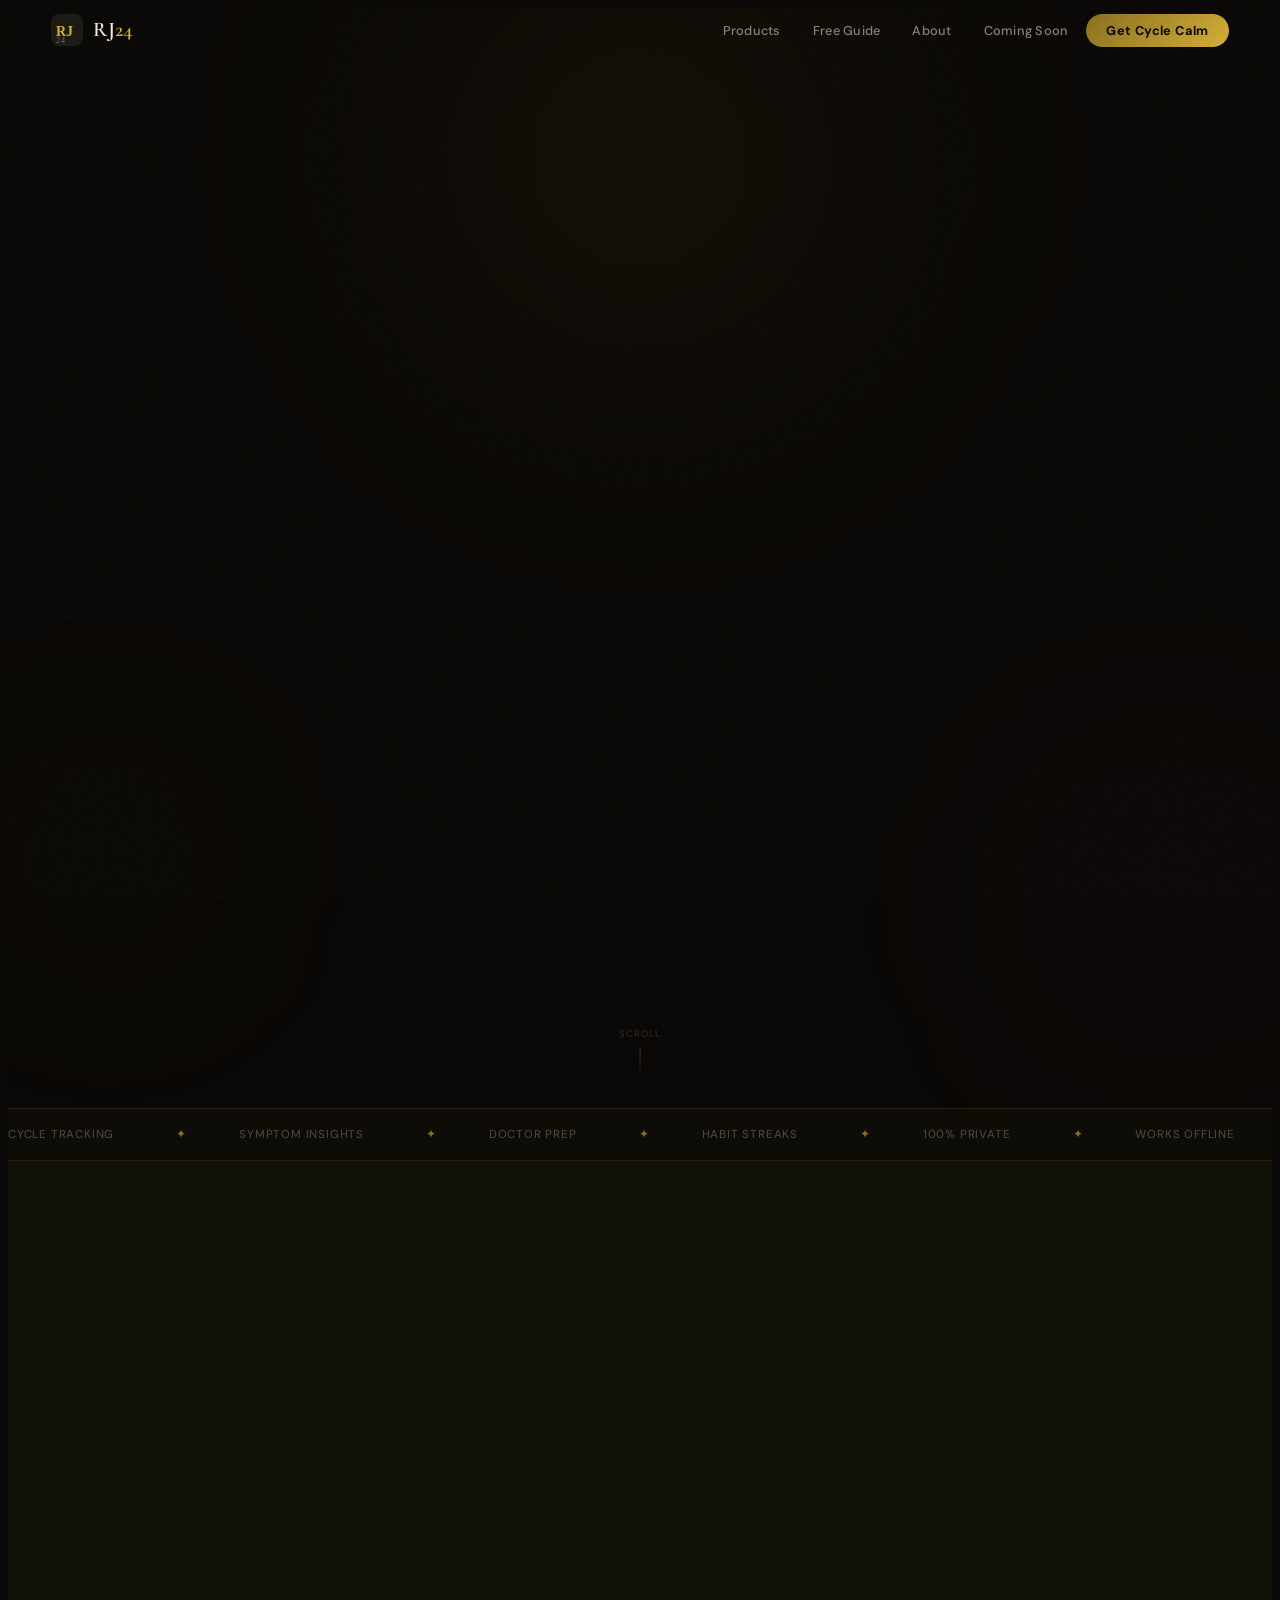
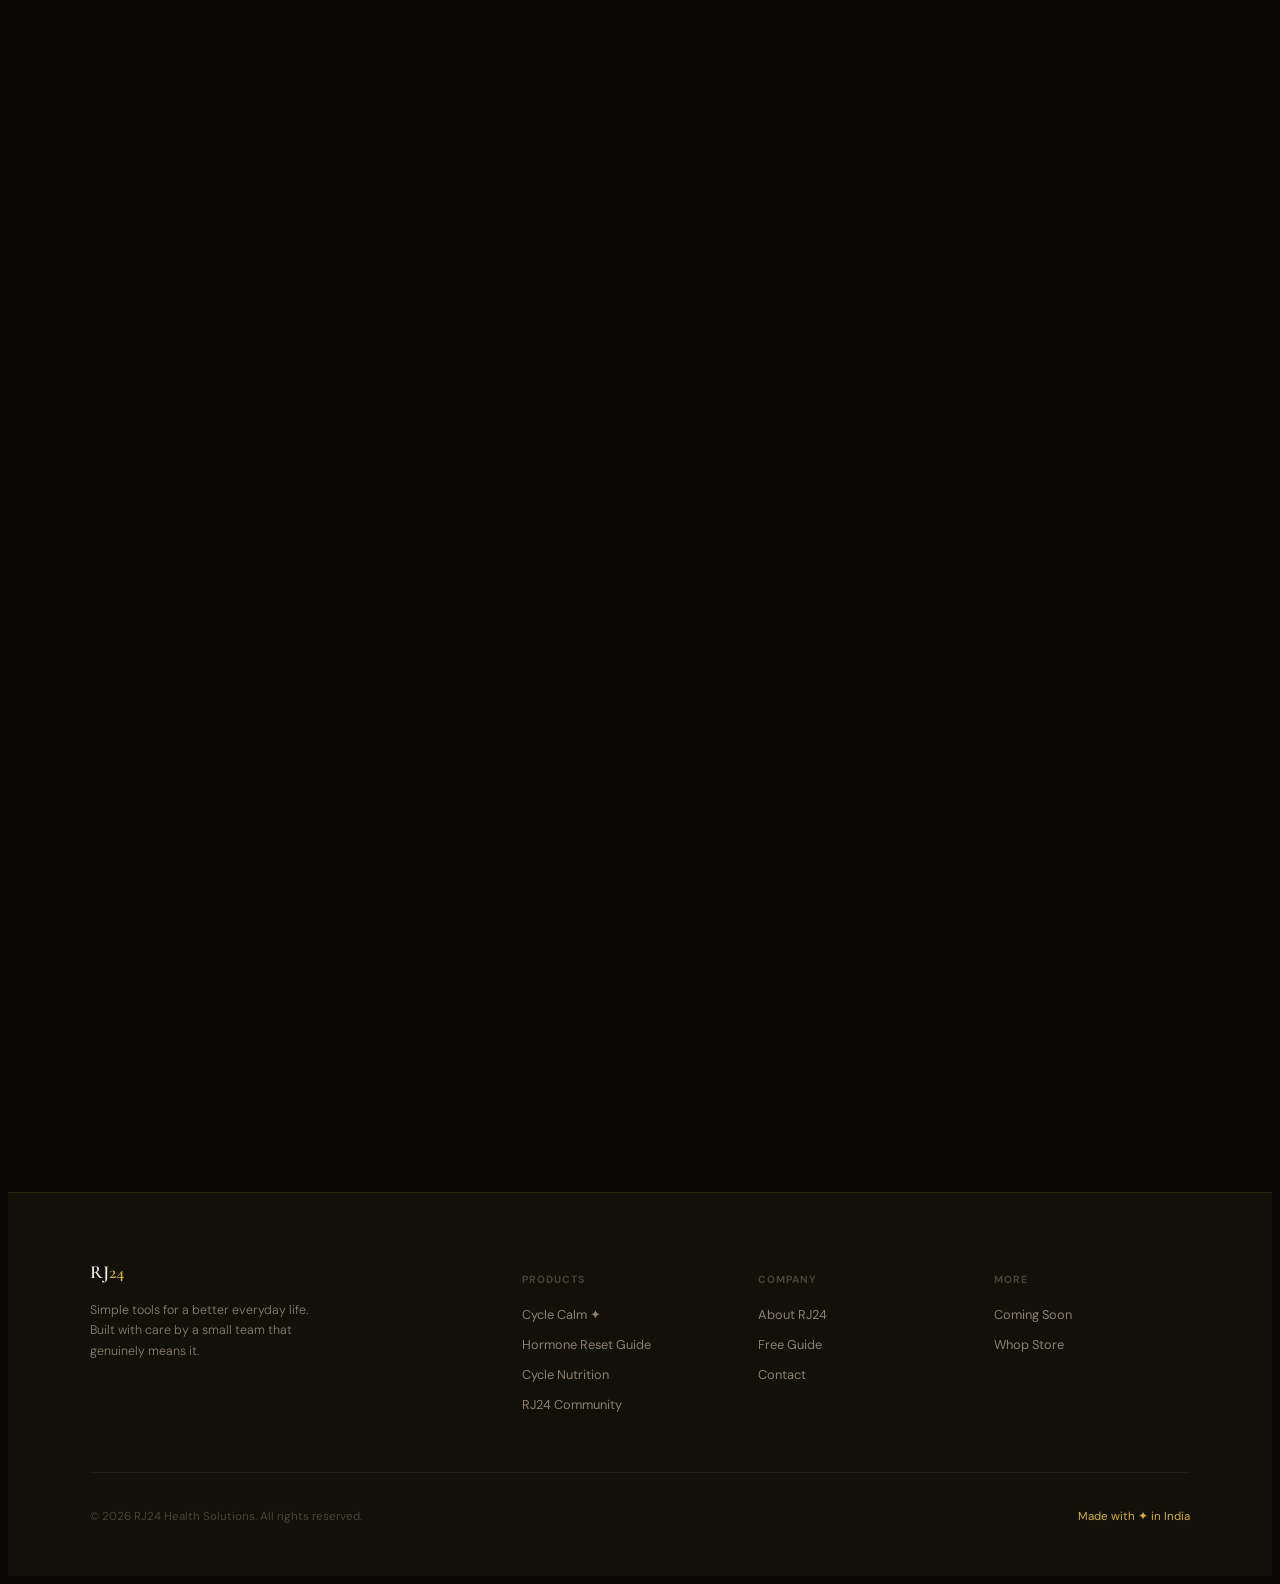
==== commit d1c43b37: "Update index.html" ====
--- a/index.html
+++ b/index.html
@@ -75,7 +75,6 @@
     <span class="marquee-item">UPI + Wise</span>
     <span class="marquee-item">Made in India</span>
     <span class="marquee-item">Zero Data Shared</span>
-    <!-- duplicate -->
     <span class="marquee-item">Cycle Tracking</span>
     <span class="marquee-item">Symptom Insights</span>
     <span class="marquee-item">Doctor Prep</span>
@@ -189,18 +188,10 @@
       <div class="product-card">
         <span class="p-icon">🍽</span>
         <div class="p-tag p-tag-soon">Coming Soon</div>
-        <div class="p-name">Cycle Nutrition Planner</div>
-        <div class="p-desc">Phase-synced weekly meal plans and grocery lists. Eat in sync with your cycle, simply.</div>
-        <div class="p-features"><span class="p-feat">4-Phase Plans</span><span class="p-feat">Grocery List</span><span class="p-feat">Simple Recipes</span></div>
-        <span class="p-link p-link-dim">Notify me soon →</span>
-      </div>
-      <div class="product-card">
-        <span class="p-icon">💬</span>
-        <div class="p-tag p-tag-soon">Coming Soon</div>
-        <div class="p-name">RJ24 Community</div>
-        <div class="p-desc">A private space to share, learn, and feel supported. Real conversations about health, wellness, and everyday life.</div>
-        <div class="p-features"><span class="p-feat">Private Group</span><span class="p-feat">Expert Q&A</span><span class="p-feat">Challenges</span></div>
-        <span class="p-link p-link-dim">Join waitlist →</span>
+        <div class="p-name">Cycle Nutrition</div>
+        <div class="p-desc">Eat according to your cycle. Phase-based meal guidance, simple swaps, and a printable food guide.</div>
+        <div class="p-features"><span class="p-feat">Phase Meals</span><span class="p-feat">Simple Swaps</span><span class="p-feat">Printable</span></div>
+        <span class="p-link p-link-dim">Coming soon →</span>
       </div>
     </div>
   </div>
@@ -211,22 +202,30 @@
   <div class="container">
     <div class="lead-inner reveal">
       <div>
-        <div class="lead-badge">✦ Free Download</div>
-        <h2 class="section-title" style="font-size:clamp(1.8rem,3vw,2.8rem)">5-Day Cycle Calm<br><em style="color:var(--gold)">Starter Guide</em></h2>
-        <p class="section-sub" style="margin-top:12px">5 things to track, understand, and do in your first 5 days. Free. No account. Straight to your inbox.</p>
-        <p style="font-size:.75rem;color:var(--faint);margin-top:20px;line-height:1.6">✦ Understanding your cycle basics<br>✦ What to track daily<br>✦ How to read your patterns<br>✦ Preparing for your first doctor visit<br>✦ Setting up Cycle Calm step by step</p>
+        <span class="section-eyebrow">Free Guide</span>
+        <h2 class="section-title">5-Day Cycle<br>Starter Guide.</h2>
+        <p class="section-sub">5 things to track, understand, and do in your first 5 days. Free. No account. Straight to your inbox.</p>
+        <ul class="lead-list">
+          <li>✦ Understanding your cycle basics</li>
+          <li>✦ What to track daily</li>
+          <li>✦ How to read your patterns</li>
+          <li>✦ Preparing for your first doctor visit</li>
+          <li>✦ Setting up Cycle Calm step by step</li>
+        </ul>
       </div>
       <div>
         <form class="lead-form" onsubmit="submitLead(event)">
-          <input class="lead-input" type="text" placeholder="Your first name" id="lead-name" required>
-          <input class="lead-input" type="email" placeholder="Your email address" id="lead-email" required>
-          <button class="btn-gold" type="submit" style="justify-content:center;margin-top:4px">Send me the free guide ✦</button>
-          <p class="lead-note">✦ No spam, ever. Unsubscribe anytime. We hate spam as much as you do.</p>
+          <label for="lead-name">Your name</label>
+          <input id="lead-name" type="text" placeholder="Priya" required>
+          <label for="lead-email">Email address</label>
+          <input id="lead-email" type="email" placeholder="you@email.com" required>
+          <button type="submit" class="btn-gold" style="width:100%;justify-content:center;margin-top:8px">Send me the free guide ✦</button>
+          <p style="font-size:.68rem;color:var(--faint);margin-top:10px;text-align:center">No spam. Unsubscribe any time. 100% free.</p>
         </form>
-        <div id="lead-success" style="display:none;text-align:center;padding:24px 0">
-          <div style="font-size:2rem;margin-bottom:10px">✦</div>
-          <div style="font-family:var(--fd);font-size:1.3rem;color:var(--gold);margin-bottom:8px">On its way!</div>
-          <div style="font-size:.82rem;color:var(--muted)">Check your inbox in the next few minutes.</div>
+        <div id="lead-success" style="display:none;text-align:center;padding:40px 20px">
+          <div style="font-size:2.5rem;margin-bottom:12px">🌸</div>
+          <h3 style="font-family:var(--fd);font-size:1.4rem;color:var(--text);margin-bottom:8px">Guide is on its way!</h3>
+          <p style="font-size:.85rem;color:var(--muted)">Check your inbox in the next few minutes.</p>
         </div>
       </div>
     </div>
@@ -330,8 +329,6 @@
     </div>
   </div>
 </footer>
-
-<script src="script.js" defer></script>
 
 <!-- CURRENCY MODAL -->
 <div id="currency-modal" role="dialog" aria-modal="true" aria-hidden="true" aria-labelledby="currency-title" style="display:none;position:fixed;inset:0;z-index:200;background:rgba(0,0,0,.75);backdrop-filter:blur(12px);-webkit-backdrop-filter:blur(12px);align-items:center;justify-content:center;padding:20px">
@@ -344,7 +341,6 @@
       <div style="display:inline-block;background:rgba(212,175,55,.1);border:1px solid rgba(212,175,55,.25);color:var(--gold);font-size:.68rem;font-weight:700;padding:4px 14px;border-radius:10px;margin-top:10px;letter-spacing:.06em">🔥 Launch Price — Limited Time</div>
     </div>
     <div style="display:flex;flex-direction:column;gap:10px">
-      <!-- INR — tap to toggle QR -->
       <div id="inr-block" style="background:linear-gradient(135deg,#1a1700,#2a2200);border:1px solid rgba(212,175,55,.3);border-radius:14px;overflow:hidden;transition:border-color .3s" onmouseover="this.style.borderColor='#D4AF37'" onmouseout="this.style.borderColor='rgba(212,175,55,.3)'">
         <button onclick="toggleINR()" style="width:100%;background:none;border:none;padding:16px 20px;display:flex;justify-content:space-between;align-items:center;cursor:pointer;font-family:var(--fb)">
           <div style="display:flex;align-items:center;gap:10px">
@@ -359,7 +355,6 @@
             <div style="font-size:.65rem;color:#8A6F1E;text-decoration:line-through">₹399</div>
           </div>
         </button>
-        <!-- QR + pay options panel -->
         <div id="inr-panel" style="display:none;padding:0 20px 20px;border-top:1px solid rgba(212,175,55,.1)">
           <div style="display:grid;grid-template-columns:auto 1fr;gap:16px;align-items:center;margin-top:16px">
             <div style="background:#1C1A14;border-radius:10px;padding:8px;border:1px solid rgba(212,175,55,.2);text-align:center">
@@ -418,10 +413,6 @@
   </div>
 </div>
 
-<style>
-@keyframes flash{0%,100%{opacity:1}50%{opacity:.4}}
-</style>
-<link rel="stylesheet" href="style.css">
 <script src="script.js" defer></script>
 </body>
 </html>
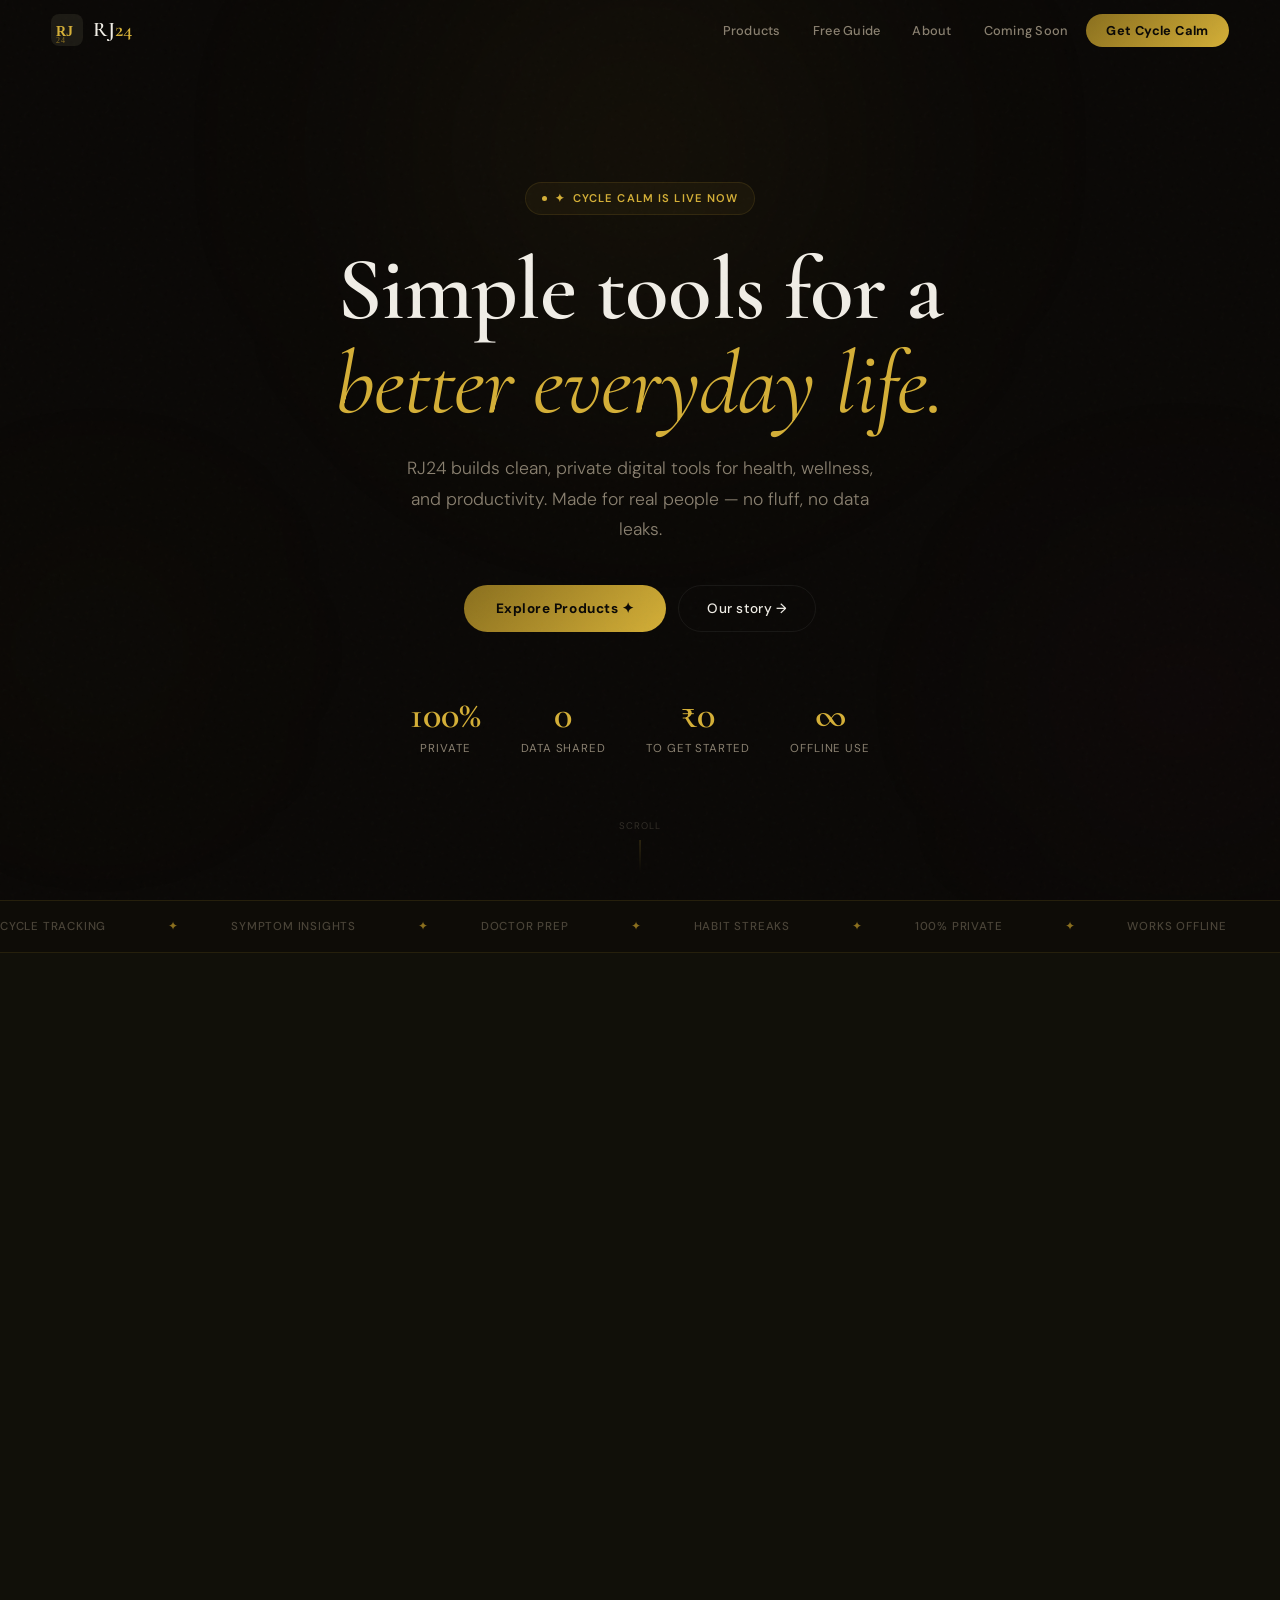
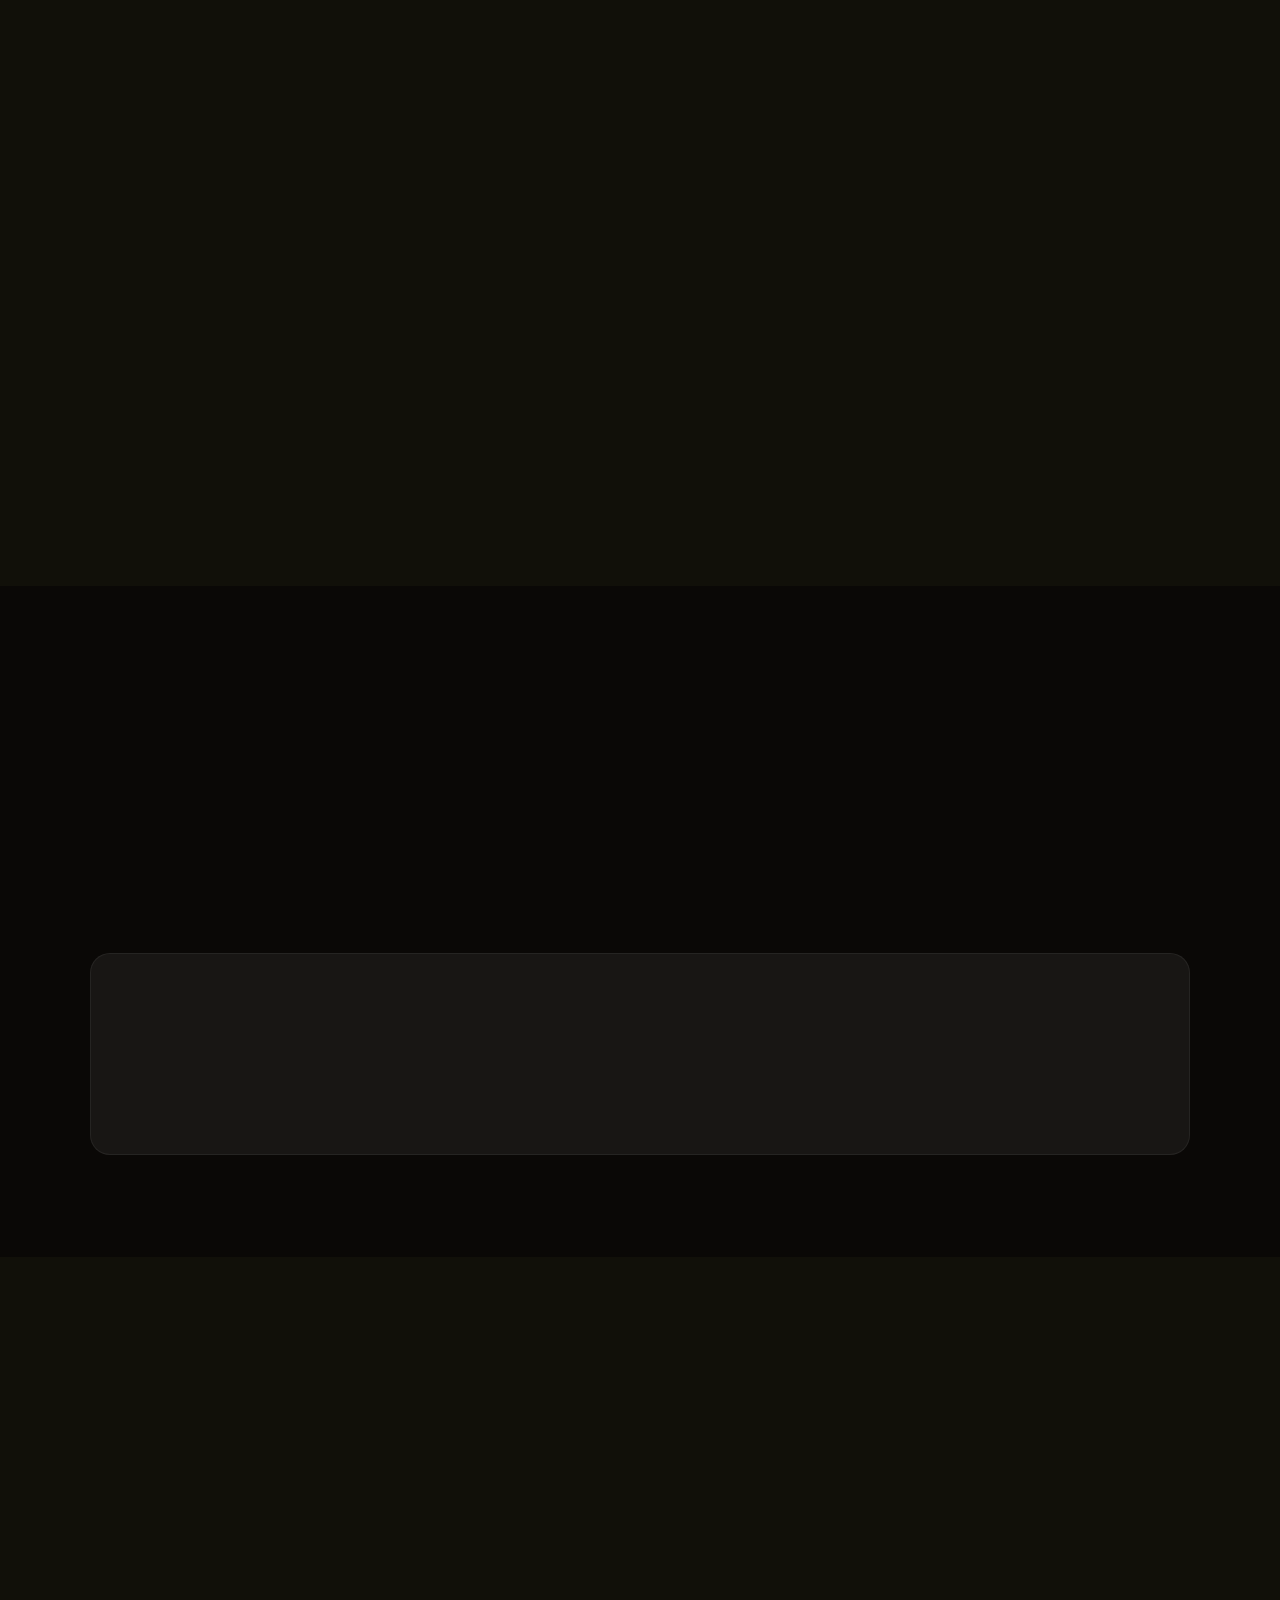
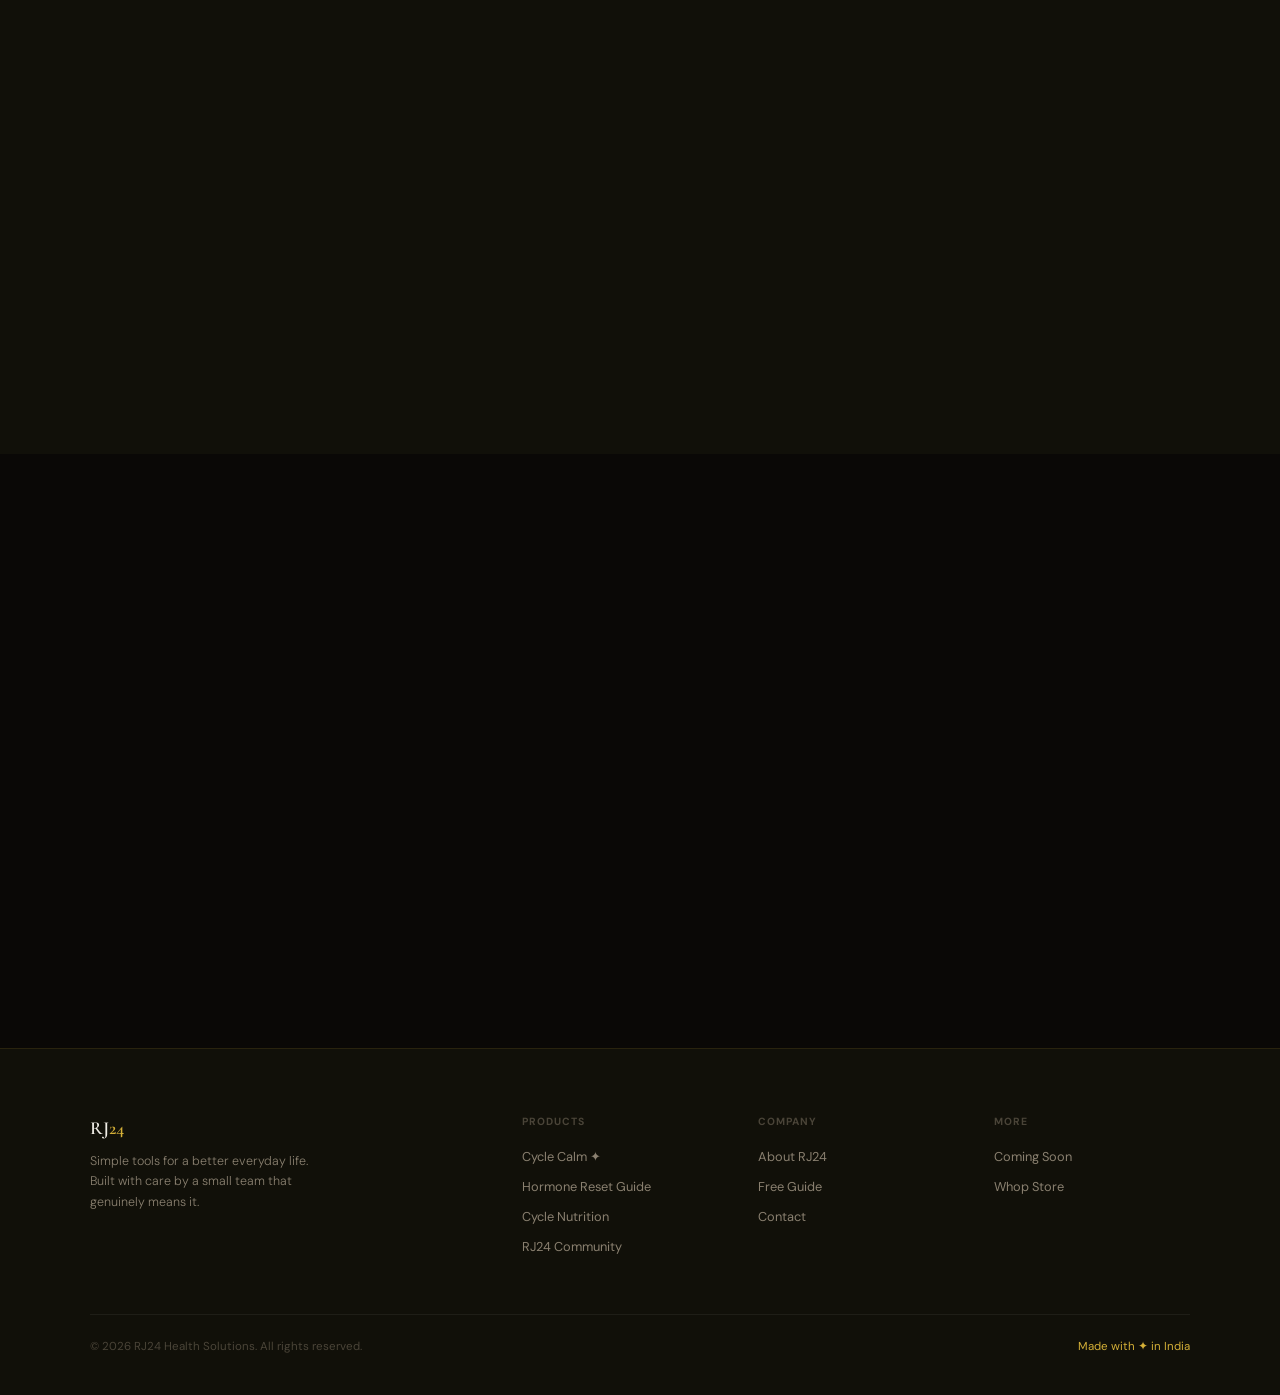
==== commit 5c388aa4: "Update index.html" ====
--- a/index.html
+++ b/index.html
@@ -8,7 +8,225 @@
 <link rel="preconnect" href="https://fonts.googleapis.com">
 <link rel="preconnect" href="https://fonts.gstatic.com" crossorigin>
 <link href="https://fonts.googleapis.com/css2?family=Cormorant+Garamond:ital,wght@0,400;0,500;0,600;0,700;1,400;1,600&family=DM+Sans:ital,opsz,wght@0,9..40,300;0,9..40,400;0,9..40,500;0,9..40,600;1,9..40,300&display=swap" rel="stylesheet">
-<link rel="stylesheet" href="style.css">
+<style>
+*,*::before,*::after{box-sizing:border-box;margin:0;padding:0}
+:root{
+  /* Near-black + gold premium palette */
+  --bg:#0A0806;
+  --surface:#111009;
+  --surface2:#161410;
+  --card:#1C1A14;
+  --line:rgba(212,175,55,.12);
+  --line2:rgba(255,255,255,.06);
+  --gold:#D4AF37;
+  --gold2:#F0CC60;
+  --gold-dim:#8A6F1E;
+  --rose:#C84C8A;
+  --plum:#4E2955;
+  --text:#F0EDE6;
+  --muted:#8A8070;
+  --faint:#4A4438;
+  --white:#fff;
+  --fd:'Cormorant Garamond',Georgia,serif;
+  --fb:'DM Sans',sans-serif;
+  --r:14px;
+  --tr:420ms cubic-bezier(.4,0,.2,1);
+  --content:1100px;
+}
+html{scroll-behavior:smooth;font-size:16px}
+body{font-family:var(--fb);background:var(--bg);color:var(--text);-webkit-font-smoothing:antialiased;overflow-x:hidden;line-height:1.65}
+a{text-decoration:none;color:inherit}
+img{display:block;max-width:100%;height:auto}
+button{cursor:pointer;font-family:var(--fb)}
+
+/* ── GRAIN ── */
+body::after{content:'';position:fixed;inset:0;background-image:url("data:image/svg+xml,%3Csvg viewBox='0 0 256 256' xmlns='http://www.w3.org/2000/svg'%3E%3Cfilter id='n'%3E%3CfeTurbulence type='fractalNoise' baseFrequency='0.85' numOctaves='4' stitchTiles='stitch'/%3E%3C/filter%3E%3Crect width='100%25' height='100%25' filter='url(%23n)' opacity='0.04'/%3E%3C/svg%3E");pointer-events:none;z-index:999;opacity:.5}
+
+/* ── NAV ── */
+#nav{position:fixed;top:0;left:0;right:0;z-index:100;height:60px;padding:0 clamp(20px,4vw,60px);display:flex;align-items:center;justify-content:space-between;transition:background var(--tr),box-shadow var(--tr)}
+#nav.scrolled{background:rgba(10,8,6,.88);backdrop-filter:blur(20px);-webkit-backdrop-filter:blur(20px);box-shadow:0 1px 0 var(--line)}
+.nav-logo{display:flex;align-items:center;gap:10px}
+.nav-logo svg{width:32px;height:32px}
+.nav-brand{font-family:var(--fd);font-size:1.3rem;font-weight:600;color:var(--text);letter-spacing:.02em}
+.nav-brand span{color:var(--gold)}
+.nav-links{display:flex;align-items:center;gap:4px}
+.nav-link{font-size:.8rem;font-weight:500;color:var(--muted);padding:7px 14px;border-radius:20px;background:none;border:none;transition:all var(--tr);letter-spacing:.02em}
+.nav-link:hover{color:var(--text);background:rgba(212,175,55,.08)}
+.nav-cta{background:linear-gradient(135deg,var(--gold-dim),var(--gold));color:#0A0806!important;font-weight:700;padding:8px 20px;border-radius:20px;border:none;font-size:.8rem;letter-spacing:.03em;transition:all var(--tr)}
+.nav-cta:hover{transform:translateY(-1px);box-shadow:0 4px 20px rgba(212,175,55,.3)}
+.nav-mob{display:none;background:none;border:none;color:var(--text);font-size:1.4rem;padding:4px}
+.mob-menu{display:none;position:fixed;inset:0;top:60px;background:rgba(10,8,6,.97);backdrop-filter:blur(20px);z-index:99;flex-direction:column;align-items:center;justify-content:center;gap:24px}
+.mob-menu.open{display:flex}
+.mob-menu .nav-link{font-size:1.2rem;color:var(--text)}
+
+/* ── HERO ── */
+#hero{min-height:100vh;display:flex;flex-direction:column;align-items:center;justify-content:center;text-align:center;padding:120px clamp(20px,5vw,60px) 80px;position:relative;overflow:hidden}
+.hero-glow{position:absolute;border-radius:50%;pointer-events:none;filter:blur(120px)}
+.glow1{width:700px;height:700px;background:radial-gradient(circle,rgba(212,175,55,.07) 0%,transparent 70%);top:-200px;left:50%;transform:translateX(-50%)}
+.glow2{width:400px;height:400px;background:radial-gradient(circle,rgba(200,76,138,.06) 0%,transparent 70%);bottom:0;right:-100px}
+.glow3{width:300px;height:300px;background:radial-gradient(circle,rgba(212,175,55,.05) 0%,transparent 70%);bottom:100px;left:-50px}
+.hero-eyebrow{display:inline-flex;align-items:center;gap:8px;border:1px solid var(--line);background:rgba(212,175,55,.05);color:var(--gold);font-size:.7rem;font-weight:600;padding:6px 16px;border-radius:20px;margin-bottom:28px;letter-spacing:.1em;text-transform:uppercase;position:relative;z-index:1}
+.hero-eyebrow::before{content:'';width:5px;height:5px;background:var(--gold);border-radius:50%;animation:pulse 2.2s ease-in-out infinite}
+@keyframes pulse{0%,100%{opacity:1;transform:scale(1)}50%{opacity:.4;transform:scale(1.5)}}
+.hero-title{font-family:var(--fd);font-size:clamp(3rem,7vw,7rem);color:var(--text);line-height:1.05;letter-spacing:-.01em;margin-bottom:22px;position:relative;z-index:1;font-weight:600;max-width:900px}
+.hero-title em{font-style:italic;color:var(--gold);font-weight:400}
+.hero-sub{font-size:clamp(.95rem,1.5vw,1.1rem);color:var(--muted);line-height:1.75;max-width:480px;margin:0 auto 40px;position:relative;z-index:1;font-weight:300}
+.hero-actions{display:flex;gap:12px;justify-content:center;flex-wrap:wrap;position:relative;z-index:1;margin-bottom:64px}
+.btn-gold{background:linear-gradient(135deg,#8A6F1E,var(--gold));color:#0A0806;padding:14px 32px;border-radius:28px;font-size:.85rem;font-weight:700;border:none;transition:all var(--tr);letter-spacing:.04em;display:inline-flex;align-items:center;gap:8px}
+.btn-gold:hover{transform:translateY(-2px);box-shadow:0 8px 28px rgba(212,175,55,.3)}
+.btn-ghost{background:transparent;color:var(--text);padding:14px 28px;border-radius:28px;font-size:.85rem;font-weight:500;border:1px solid var(--line2);transition:all var(--tr);letter-spacing:.02em}
+.btn-ghost:hover{border-color:var(--line);background:rgba(255,255,255,.04);transform:translateY(-2px)}
+.hero-stats{display:flex;gap:40px;justify-content:center;position:relative;z-index:1;flex-wrap:wrap}
+.stat{text-align:center}
+.stat-num{font-family:var(--fd);font-size:clamp(1.8rem,3vw,2.6rem);color:var(--gold);font-weight:600;line-height:1;margin-bottom:4px}
+.stat-lbl{font-size:.72rem;color:var(--muted);letter-spacing:.08em;text-transform:uppercase}
+.hero-scroll{position:absolute;bottom:28px;left:50%;transform:translateX(-50%);display:flex;flex-direction:column;align-items:center;gap:6px;opacity:.3;animation:bob 2.5s ease-in-out infinite;z-index:1}
+.hero-scroll span{font-size:.6rem;letter-spacing:.12em;text-transform:uppercase;color:var(--muted)}
+.scroll-line{width:1px;height:32px;background:linear-gradient(to bottom,var(--gold),transparent)}
+@keyframes bob{0%,100%{transform:translateX(-50%) translateY(0)}50%{transform:translateX(-50%) translateY(6px)}}
+
+/* ── MARQUEE ── */
+.marquee-wrap{overflow:hidden;padding:16px 0;border-top:1px solid var(--line);border-bottom:1px solid var(--line);background:rgba(212,175,55,.02)}
+.marquee-track{display:flex;gap:52px;animation:marquee 26s linear infinite;white-space:nowrap}
+.marquee-track:hover{animation-play-state:paused}
+.marquee-item{font-size:.72rem;font-weight:500;color:var(--faint);letter-spacing:.07em;text-transform:uppercase;flex-shrink:0;display:flex;align-items:center;gap:10px}
+.marquee-item::after{content:'✦';color:var(--gold-dim);margin-left:52px}
+@keyframes marquee{from{transform:translateX(0)}to{transform:translateX(-50%)}}
+
+/* ── SECTIONS ── */
+section{padding:clamp(60px,8vw,120px) clamp(20px,5vw,60px);position:relative}
+.container{max-width:var(--content);margin:0 auto}
+.section-eyebrow{display:inline-block;font-size:.68rem;font-weight:700;letter-spacing:.12em;text-transform:uppercase;color:var(--gold);margin-bottom:14px;opacity:.9}
+.section-title{font-family:var(--fd);font-size:clamp(2rem,4vw,3.6rem);color:var(--text);line-height:1.12;letter-spacing:-.01em;margin-bottom:16px;font-weight:600}
+.section-sub{font-size:.95rem;color:var(--muted);line-height:1.75;max-width:480px;font-weight:300}
+
+/* ── FEATURED PRODUCT ── */
+#featured{background:var(--surface)}
+.featured-grid{display:grid;grid-template-columns:1fr 1fr;gap:80px;align-items:center;margin-top:64px}
+.featured-tag{display:inline-flex;align-items:center;gap:6px;background:rgba(212,175,55,.1);border:1px solid rgba(212,175,55,.25);color:var(--gold);font-size:.68rem;font-weight:700;padding:4px 12px;border-radius:10px;letter-spacing:.08em;text-transform:uppercase;margin-bottom:20px}
+.feature-list{margin-top:28px;display:flex;flex-direction:column;gap:16px}
+.feature-row{display:flex;gap:14px;align-items:flex-start}
+.feature-icon{width:32px;height:32px;border-radius:10px;background:rgba(212,175,55,.08);border:1px solid var(--line);display:flex;align-items:center;justify-content:center;font-size:.9rem;flex-shrink:0;margin-top:1px}
+.feature-body strong{display:block;font-size:.88rem;color:var(--text);margin-bottom:2px;font-weight:600;letter-spacing:.01em}
+.feature-body span{font-size:.78rem;color:var(--muted);line-height:1.55}
+.featured-cta{margin-top:36px;display:flex;gap:10px;flex-wrap:wrap}
+
+/* APP MOCKUP */
+.mockup{background:linear-gradient(145deg,#1C1A14,#0A0806);border-radius:24px;padding:22px;border:1px solid var(--line);box-shadow:0 40px 80px rgba(0,0,0,.6),0 0 0 1px rgba(212,175,55,.04);max-width:340px;width:100%;margin:0 auto}
+.mockup-header{display:flex;align-items:center;gap:8px;padding-bottom:16px;border-bottom:1px solid var(--line2);margin-bottom:16px}
+.m-dots{display:flex;gap:5px}
+.m-dot{width:8px;height:8px;border-radius:50%}
+.mockup-title{font-family:var(--fd);font-size:.85rem;color:var(--muted);margin-left:6px;font-style:italic}
+.m-row{background:rgba(255,255,255,.03);border:1px solid var(--line2);border-radius:10px;padding:11px 13px;margin-bottom:8px;display:flex;align-items:center;justify-content:space-between}
+.m-row-lbl{font-size:.7rem;color:var(--muted)}
+.m-row-val{font-size:.8rem;color:var(--text);font-weight:600}
+.m-chart{background:rgba(255,255,255,.03);border:1px solid var(--line2);border-radius:10px;padding:14px;margin-top:4px}
+.m-chart-lbl{font-size:.65rem;color:var(--faint);letter-spacing:.07em;text-transform:uppercase;margin-bottom:12px}
+.m-bar{display:flex;align-items:center;gap:10px;margin-bottom:8px}
+.m-bar-name{font-size:.65rem;color:var(--muted);width:52px;flex-shrink:0}
+.m-bar-track{flex:1;height:4px;background:rgba(255,255,255,.06);border-radius:2px;overflow:hidden}
+.m-bar-fill{height:100%;border-radius:2px;transition:width .8s ease}
+
+/* ── PRODUCTS GRID ── */
+#products{background:var(--bg)}
+.products-grid{display:grid;grid-template-columns:repeat(auto-fill,minmax(300px,1fr));gap:1px;background:var(--line2);border:1px solid var(--line2);border-radius:20px;overflow:hidden;margin-top:56px}
+.product-card{background:var(--card);padding:32px 28px;transition:background var(--tr);position:relative;overflow:hidden}
+.product-card::before{content:'';position:absolute;top:0;left:0;right:0;height:1px;background:linear-gradient(90deg,transparent,var(--gold),transparent);opacity:0;transition:opacity var(--tr)}
+.product-card:hover{background:rgba(28,26,20,1)}
+.product-card:hover::before{opacity:.5}
+.product-card-live{background:linear-gradient(145deg,#1C1A14,#211D12)}
+.product-card-live::after{content:'';position:absolute;inset:0;background:radial-gradient(circle at top right,rgba(212,175,55,.05),transparent 60%);pointer-events:none}
+.p-tag{display:inline-flex;align-items:center;gap:5px;font-size:.63rem;font-weight:700;letter-spacing:.09em;text-transform:uppercase;padding:3px 10px;border-radius:8px;margin-bottom:14px}
+.p-tag-live{background:rgba(212,175,55,.1);border:1px solid rgba(212,175,55,.2);color:var(--gold)}
+.p-tag-soon{background:rgba(255,255,255,.04);border:1px solid var(--line2);color:var(--faint)}
+.p-icon{font-size:2rem;margin-bottom:14px;display:block}
+.p-name{font-family:var(--fd);font-size:1.25rem;color:var(--text);margin-bottom:8px;font-weight:600;letter-spacing:.01em}
+.p-desc{font-size:.8rem;color:var(--muted);line-height:1.65;margin-bottom:18px}
+.p-features{display:flex;flex-wrap:wrap;gap:5px;margin-bottom:22px}
+.p-feat{font-size:.65rem;background:rgba(255,255,255,.04);color:var(--muted);padding:3px 9px;border-radius:8px;letter-spacing:.03em}
+.p-link{display:inline-flex;align-items:center;gap:5px;font-size:.78rem;font-weight:600;color:var(--gold);letter-spacing:.02em;transition:gap var(--tr)}
+.p-link:hover{gap:9px}
+.p-link-dim{color:var(--faint);cursor:default}
+
+/* ── LEAD MAGNET ── */
+#lead{background:var(--surface)}
+.lead-inner{background:linear-gradient(135deg,#1C1A14,#211D12);border:1px solid var(--line);border-radius:24px;padding:clamp(32px,5vw,60px);display:grid;grid-template-columns:1fr 1fr;gap:60px;align-items:center;position:relative;overflow:hidden}
+.lead-inner::before{content:'';position:absolute;top:-60px;right:-60px;width:300px;height:300px;background:radial-gradient(circle,rgba(212,175,55,.07),transparent 70%);pointer-events:none}
+.lead-badge{display:inline-flex;align-items:center;gap:6px;background:rgba(212,175,55,.1);border:1px solid rgba(212,175,55,.2);color:var(--gold);font-size:.68rem;font-weight:700;padding:4px 12px;border-radius:10px;letter-spacing:.08em;text-transform:uppercase;margin-bottom:16px}
+.lead-form{display:flex;flex-direction:column;gap:10px}
+.lead-input{background:rgba(255,255,255,.04);border:1px solid var(--line2);border-radius:10px;padding:12px 16px;font-size:.85rem;color:var(--text);font-family:var(--fb);outline:none;transition:border-color var(--tr)}
+.lead-input:focus{border-color:rgba(212,175,55,.4)}
+.lead-input::placeholder{color:var(--faint)}
+.lead-note{font-size:.68rem;color:var(--faint);margin-top:4px;line-height:1.5}
+
+/* ── WHY RJ24 ── */
+#why{background:var(--bg)}
+.why-grid{display:grid;grid-template-columns:repeat(auto-fill,minmax(240px,1fr));gap:1px;background:var(--line2);border:1px solid var(--line2);border-radius:20px;overflow:hidden;margin-top:48px}
+.why-card{background:var(--card);padding:28px 24px;transition:background var(--tr)}
+.why-card:hover{background:rgba(28,26,20,1)}
+.why-icon{font-size:1.4rem;margin-bottom:12px;opacity:.9}
+.why-name{font-family:var(--fd);font-size:1.05rem;color:var(--text);margin-bottom:6px;font-weight:600;letter-spacing:.01em}
+.why-desc{font-size:.78rem;color:var(--muted);line-height:1.65}
+
+/* ── COMING SOON ── */
+#coming{background:var(--surface)}
+.coming-grid{display:grid;grid-template-columns:repeat(auto-fill,minmax(200px,1fr));gap:12px;margin-top:40px}
+.coming-card{background:rgba(255,255,255,.02);border:1px dashed rgba(255,255,255,.07);border-radius:16px;padding:22px 18px;transition:all var(--tr)}
+.coming-card:hover{background:rgba(255,255,255,.04);border-color:rgba(212,175,55,.2)}
+.coming-icon{font-size:1.5rem;margin-bottom:10px;opacity:.6}
+.coming-name{font-size:.88rem;font-weight:600;color:var(--muted);margin-bottom:4px;letter-spacing:.01em}
+.coming-desc{font-size:.73rem;color:var(--faint);line-height:1.55}
+
+/* ── CTA ── */
+#cta{background:var(--bg);padding:clamp(60px,8vw,120px) clamp(20px,5vw,60px)}
+.cta-inner{background:linear-gradient(135deg,#1C1A14,#211D12);border:1px solid var(--line);border-radius:28px;padding:clamp(40px,6vw,80px);text-align:center;position:relative;overflow:hidden;max-width:800px;margin:0 auto}
+.cta-inner::before{content:'';position:absolute;top:-80px;left:50%;transform:translateX(-50%);width:400px;height:400px;background:radial-gradient(circle,rgba(212,175,55,.08),transparent 70%);pointer-events:none}
+.cta-inner h2{font-family:var(--fd);font-size:clamp(2rem,4vw,3.2rem);color:var(--text);margin-bottom:12px;font-weight:600;line-height:1.15;position:relative;z-index:1}
+.cta-inner h2 em{font-style:italic;color:var(--gold);font-weight:400}
+.cta-inner p{font-size:.92rem;color:var(--muted);margin-bottom:32px;font-weight:300;position:relative;z-index:1}
+.cta-btns{display:flex;gap:12px;justify-content:center;flex-wrap:wrap;position:relative;z-index:1}
+
+/* ── FOOTER ── */
+footer{background:var(--surface);border-top:1px solid var(--line);padding:clamp(40px,5vw,72px) clamp(20px,5vw,60px) clamp(24px,3vw,40px)}
+.footer-inner{max-width:var(--content);margin:0 auto}
+.footer-top{display:grid;grid-template-columns:2fr 1fr 1fr 1fr;gap:40px;margin-bottom:48px}
+.footer-logo-text{font-family:var(--fd);font-size:1.15rem;color:var(--text);margin-bottom:8px;font-weight:600}
+.footer-logo-text span{color:var(--gold)}
+.footer-tagline{font-size:.78rem;color:var(--muted);line-height:1.65;max-width:220px;font-weight:300}
+.footer-col h4{font-size:.65rem;font-weight:700;letter-spacing:.1em;text-transform:uppercase;color:var(--faint);margin-bottom:16px}
+.footer-col a{display:block;font-size:.8rem;color:var(--muted);margin-bottom:9px;transition:color var(--tr)}
+.footer-col a:hover{color:var(--gold)}
+.footer-bottom{border-top:1px solid var(--line2);padding-top:22px;display:flex;justify-content:space-between;align-items:center;flex-wrap:wrap;gap:10px}
+.footer-bottom p{font-size:.72rem;color:var(--faint)}
+.footer-bottom span{color:var(--gold);font-size:.72rem}
+
+/* ── SCROLL REVEAL ── */
+.reveal{opacity:0;transform:translateY(24px);transition:opacity .75s ease,transform .75s ease}
+.reveal.visible{opacity:1;transform:translateY(0)}
+.reveal-d1{transition-delay:.08s}
+.reveal-d2{transition-delay:.16s}
+.reveal-d3{transition-delay:.24s}
+.reveal-d4{transition-delay:.32s}
+
+/* ── RESPONSIVE ── */
+@media(max-width:960px){
+  .featured-grid{grid-template-columns:1fr;gap:40px}
+  .mockup{display:none}
+  .footer-top{grid-template-columns:1fr 1fr;gap:32px}
+  .lead-inner{grid-template-columns:1fr;gap:32px}
+}
+@media(max-width:768px){
+  .nav-links{display:none}
+  .nav-mob{display:block}
+  .footer-top{grid-template-columns:1fr;gap:28px}
+  .hero-stats{gap:24px}
+}
+@media(max-width:480px){
+  .products-grid{grid-template-columns:1fr}
+  .why-grid{grid-template-columns:1fr}
+  .coming-grid{grid-template-columns:1fr 1fr}
+}
+</style>
 </head>
 <body>
 
@@ -75,6 +293,7 @@
     <span class="marquee-item">UPI + Wise</span>
     <span class="marquee-item">Made in India</span>
     <span class="marquee-item">Zero Data Shared</span>
+    <!-- duplicate -->
     <span class="marquee-item">Cycle Tracking</span>
     <span class="marquee-item">Symptom Insights</span>
     <span class="marquee-item">Doctor Prep</span>
@@ -188,10 +407,18 @@
       <div class="product-card">
         <span class="p-icon">🍽</span>
         <div class="p-tag p-tag-soon">Coming Soon</div>
-        <div class="p-name">Cycle Nutrition</div>
-        <div class="p-desc">Eat according to your cycle. Phase-based meal guidance, simple swaps, and a printable food guide.</div>
-        <div class="p-features"><span class="p-feat">Phase Meals</span><span class="p-feat">Simple Swaps</span><span class="p-feat">Printable</span></div>
-        <span class="p-link p-link-dim">Coming soon →</span>
+        <div class="p-name">Cycle Nutrition Planner</div>
+        <div class="p-desc">Phase-synced weekly meal plans and grocery lists. Eat in sync with your cycle, simply.</div>
+        <div class="p-features"><span class="p-feat">4-Phase Plans</span><span class="p-feat">Grocery List</span><span class="p-feat">Simple Recipes</span></div>
+        <span class="p-link p-link-dim">Notify me soon →</span>
+      </div>
+      <div class="product-card">
+        <span class="p-icon">💬</span>
+        <div class="p-tag p-tag-soon">Coming Soon</div>
+        <div class="p-name">RJ24 Community</div>
+        <div class="p-desc">A private space to share, learn, and feel supported. Real conversations about health, wellness, and everyday life.</div>
+        <div class="p-features"><span class="p-feat">Private Group</span><span class="p-feat">Expert Q&A</span><span class="p-feat">Challenges</span></div>
+        <span class="p-link p-link-dim">Join waitlist →</span>
       </div>
     </div>
   </div>
@@ -202,30 +429,22 @@
   <div class="container">
     <div class="lead-inner reveal">
       <div>
-        <span class="section-eyebrow">Free Guide</span>
-        <h2 class="section-title">5-Day Cycle<br>Starter Guide.</h2>
-        <p class="section-sub">5 things to track, understand, and do in your first 5 days. Free. No account. Straight to your inbox.</p>
-        <ul class="lead-list">
-          <li>✦ Understanding your cycle basics</li>
-          <li>✦ What to track daily</li>
-          <li>✦ How to read your patterns</li>
-          <li>✦ Preparing for your first doctor visit</li>
-          <li>✦ Setting up Cycle Calm step by step</li>
-        </ul>
+        <div class="lead-badge">✦ Free Download</div>
+        <h2 class="section-title" style="font-size:clamp(1.8rem,3vw,2.8rem)">5-Day Cycle Calm<br><em style="color:var(--gold)">Starter Guide</em></h2>
+        <p class="section-sub" style="margin-top:12px">5 things to track, understand, and do in your first 5 days. Free. No account. Straight to your inbox.</p>
+        <p style="font-size:.75rem;color:var(--faint);margin-top:20px;line-height:1.6">✦ Understanding your cycle basics<br>✦ What to track daily<br>✦ How to read your patterns<br>✦ Preparing for your first doctor visit<br>✦ Setting up Cycle Calm step by step</p>
       </div>
       <div>
         <form class="lead-form" onsubmit="submitLead(event)">
-          <label for="lead-name">Your name</label>
-          <input id="lead-name" type="text" placeholder="Priya" required>
-          <label for="lead-email">Email address</label>
-          <input id="lead-email" type="email" placeholder="you@email.com" required>
-          <button type="submit" class="btn-gold" style="width:100%;justify-content:center;margin-top:8px">Send me the free guide ✦</button>
-          <p style="font-size:.68rem;color:var(--faint);margin-top:10px;text-align:center">No spam. Unsubscribe any time. 100% free.</p>
+          <input class="lead-input" type="text" placeholder="Your first name" id="lead-name" required>
+          <input class="lead-input" type="email" placeholder="Your email address" id="lead-email" required>
+          <button class="btn-gold" type="submit" style="justify-content:center;margin-top:4px">Send me the free guide ✦</button>
+          <p class="lead-note">✦ No spam, ever. Unsubscribe anytime. We hate spam as much as you do.</p>
         </form>
-        <div id="lead-success" style="display:none;text-align:center;padding:40px 20px">
-          <div style="font-size:2.5rem;margin-bottom:12px">🌸</div>
-          <h3 style="font-family:var(--fd);font-size:1.4rem;color:var(--text);margin-bottom:8px">Guide is on its way!</h3>
-          <p style="font-size:.85rem;color:var(--muted)">Check your inbox in the next few minutes.</p>
+        <div id="lead-success" style="display:none;text-align:center;padding:24px 0">
+          <div style="font-size:2rem;margin-bottom:10px">✦</div>
+          <div style="font-family:var(--fd);font-size:1.3rem;color:var(--gold);margin-bottom:8px">On its way!</div>
+          <div style="font-size:.82rem;color:var(--muted)">Check your inbox in the next few minutes.</div>
         </div>
       </div>
     </div>
@@ -329,6 +548,99 @@
     </div>
   </div>
 </footer>
+
+<script>
+// NAV scroll
+window.addEventListener('scroll',function(){
+  document.getElementById('nav').classList.toggle('scrolled',scrollY>40);
+});
+
+// Smooth scroll
+function scrollTo(id){
+  var el=document.getElementById(id);
+  if(el) el.scrollIntoView({behavior:'smooth',block:'start'});
+}
+
+// Mobile menu
+function toggleMenu(){
+  document.getElementById('mob-menu').classList.toggle('open');
+}
+
+// Scroll reveal
+var obs=new IntersectionObserver(function(e){
+  e.forEach(function(x){if(x.isIntersecting){x.target.classList.add('visible');obs.unobserve(x.target);}});
+},{threshold:0.1});
+document.querySelectorAll('.reveal').forEach(function(el){obs.observe(el);});
+
+// Currency modal
+function openCurrencyModal(){
+  var modal=document.getElementById('currency-modal');
+  modal.style.display='flex';
+  modal.setAttribute('aria-hidden','false');
+  document.body.style.overflow='hidden';
+  var closeBtn=modal.querySelector('button[onclick="closeCurrencyModal()"]');
+  if(closeBtn){
+    closeBtn.setAttribute('aria-label','Close currency options');
+    closeBtn.focus();
+  }
+}
+function closeCurrencyModal(){
+  var modal=document.getElementById('currency-modal');
+  modal.style.display='none';
+  modal.setAttribute('aria-hidden','true');
+  document.body.style.overflow='';
+}
+function pay(currency){
+  closeCurrencyModal();
+  if(currency==='INR'){
+    // GPay / UPI deep link with fixed ₹249
+    var upiLink='upi://pay?pa=rajt66679-1@oksbi&pn=RJ24+Health&am=249&cu=INR&tn=Cycle+Calm+by+RJ24';
+    // Try to open UPI app; fallback QR hint
+    window.location.href=upiLink;
+  } else if(currency==='USD'){
+    window.open('https://wise.com/pay/r/0DKZY7ThXKHuKPY','_blank');
+  } else if(currency==='GBP'){
+    window.open('https://wise.com/pay/r/lHIXVkbd9HH2dSs','_blank');
+  } else if(currency==='EUR'){
+    window.open('https://wise.com/pay/r/gQ6YllNq66rbAAg','_blank');
+  }
+}
+// Discount badge show on hover of get-btn
+var getBtn=document.getElementById('get-btn');
+if(getBtn){
+  getBtn.addEventListener('mouseenter',function(){
+    document.getElementById('discount-badge').style.display='inline-block';
+  });
+  getBtn.addEventListener('mouseleave',function(){
+    document.getElementById('discount-badge').style.display='none';
+  });
+}
+// INR panel toggle
+function toggleINR(){
+  var panel=document.getElementById('inr-panel');
+  panel.style.display = panel.style.display==='none' ? 'block' : 'none';
+}
+// Close modal on backdrop click (guard for load order)
+var currencyModal=document.getElementById('currency-modal');
+if(currencyModal){
+  currencyModal.addEventListener('click',function(e){
+    if(e.target===this) closeCurrencyModal();
+  });
+}
+document.addEventListener('keydown',function(e){
+  if(e.key==='Escape' && currencyModal && currencyModal.style.display==='flex'){
+    closeCurrencyModal();
+  }
+});
+
+// Lead form
+function submitLead(e){
+  e.preventDefault();
+  document.querySelector('.lead-form').style.display='none';
+  document.getElementById('lead-success').style.display='block';
+  // TODO: connect to Brevo/Tally form endpoint
+}
+</script>
 
 <!-- CURRENCY MODAL -->
 <div id="currency-modal" role="dialog" aria-modal="true" aria-hidden="true" aria-labelledby="currency-title" style="display:none;position:fixed;inset:0;z-index:200;background:rgba(0,0,0,.75);backdrop-filter:blur(12px);-webkit-backdrop-filter:blur(12px);align-items:center;justify-content:center;padding:20px">
@@ -341,6 +653,7 @@
       <div style="display:inline-block;background:rgba(212,175,55,.1);border:1px solid rgba(212,175,55,.25);color:var(--gold);font-size:.68rem;font-weight:700;padding:4px 14px;border-radius:10px;margin-top:10px;letter-spacing:.06em">🔥 Launch Price — Limited Time</div>
     </div>
     <div style="display:flex;flex-direction:column;gap:10px">
+      <!-- INR — tap to toggle QR -->
       <div id="inr-block" style="background:linear-gradient(135deg,#1a1700,#2a2200);border:1px solid rgba(212,175,55,.3);border-radius:14px;overflow:hidden;transition:border-color .3s" onmouseover="this.style.borderColor='#D4AF37'" onmouseout="this.style.borderColor='rgba(212,175,55,.3)'">
         <button onclick="toggleINR()" style="width:100%;background:none;border:none;padding:16px 20px;display:flex;justify-content:space-between;align-items:center;cursor:pointer;font-family:var(--fb)">
           <div style="display:flex;align-items:center;gap:10px">
@@ -355,6 +668,7 @@
             <div style="font-size:.65rem;color:#8A6F1E;text-decoration:line-through">₹399</div>
           </div>
         </button>
+        <!-- QR + pay options panel -->
         <div id="inr-panel" style="display:none;padding:0 20px 20px;border-top:1px solid rgba(212,175,55,.1)">
           <div style="display:grid;grid-template-columns:auto 1fr;gap:16px;align-items:center;margin-top:16px">
             <div style="background:#1C1A14;border-radius:10px;padding:8px;border:1px solid rgba(212,175,55,.2);text-align:center">
@@ -413,6 +727,9 @@
   </div>
 </div>
 
-<script src="script.js" defer></script>
+<style>
+@keyframes flash{0%,100%{opacity:1}50%{opacity:.4}}
+</style>
+
 </body>
 </html>
